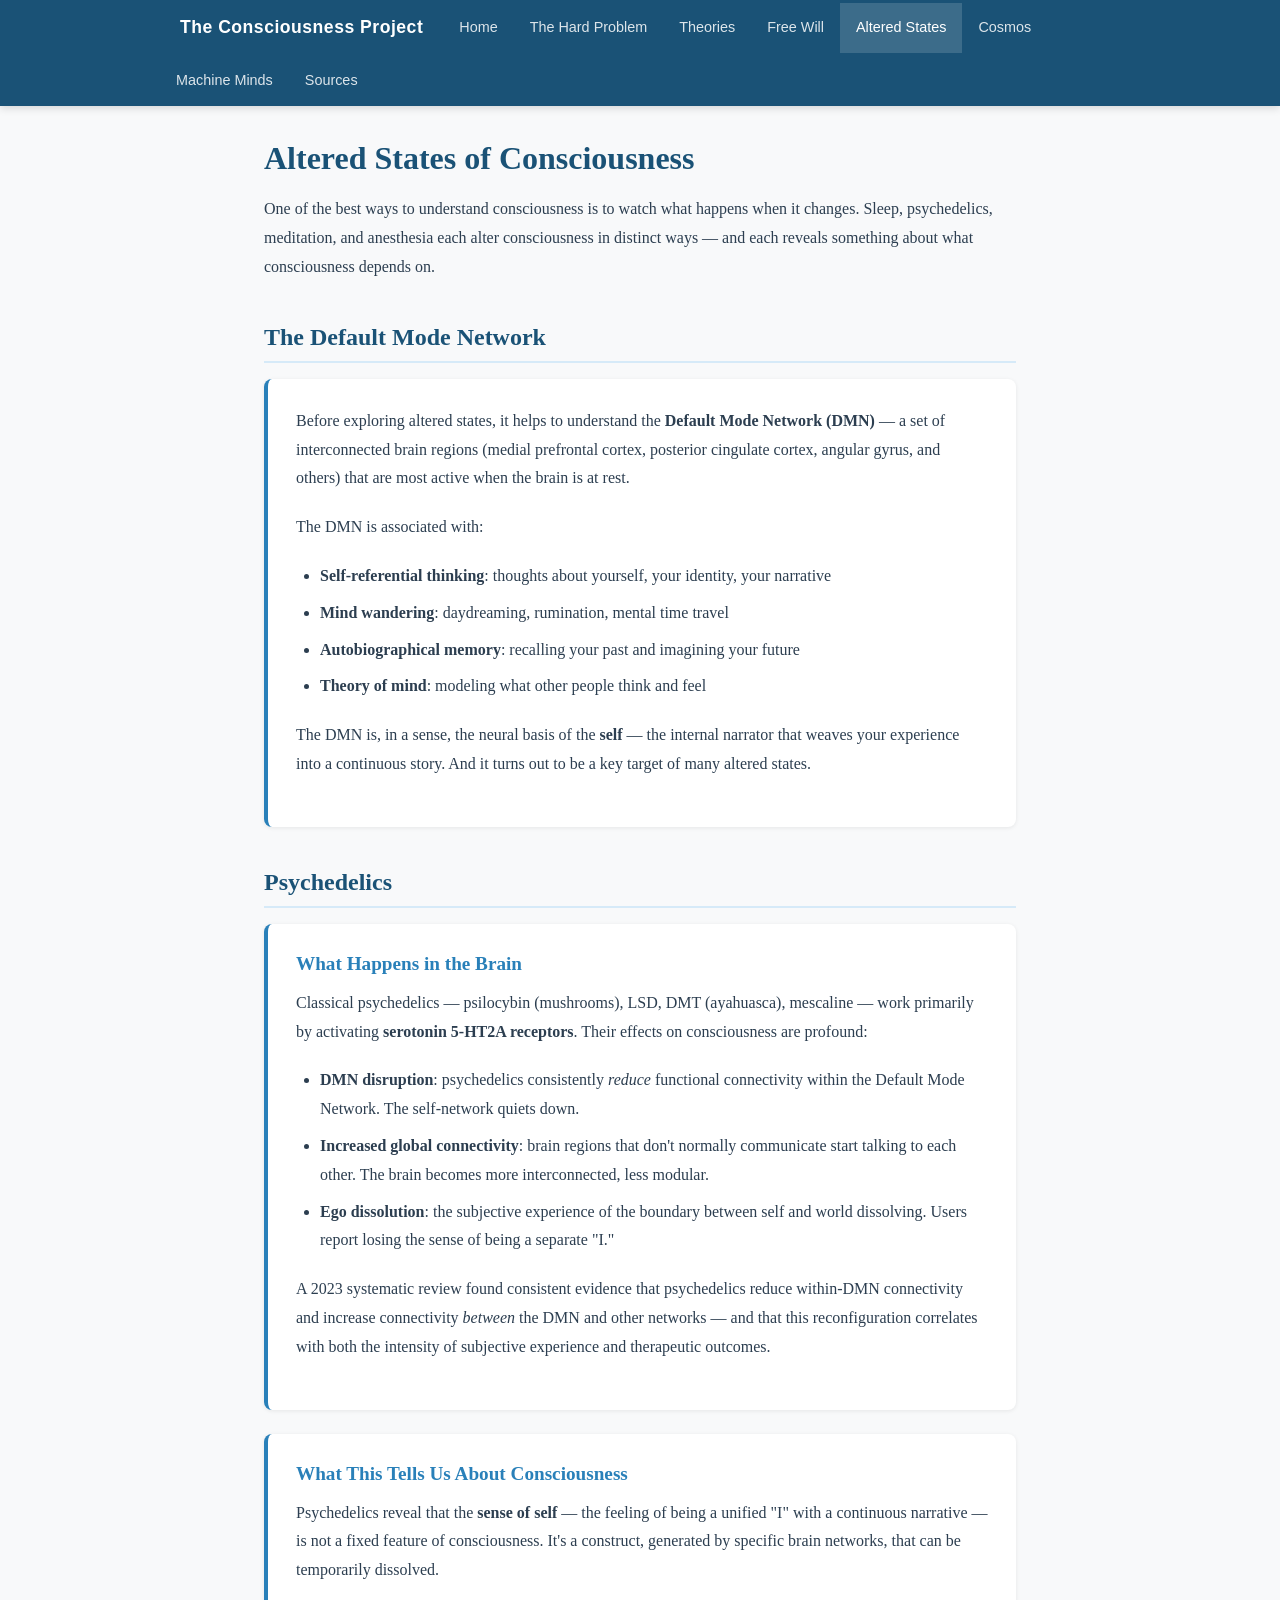
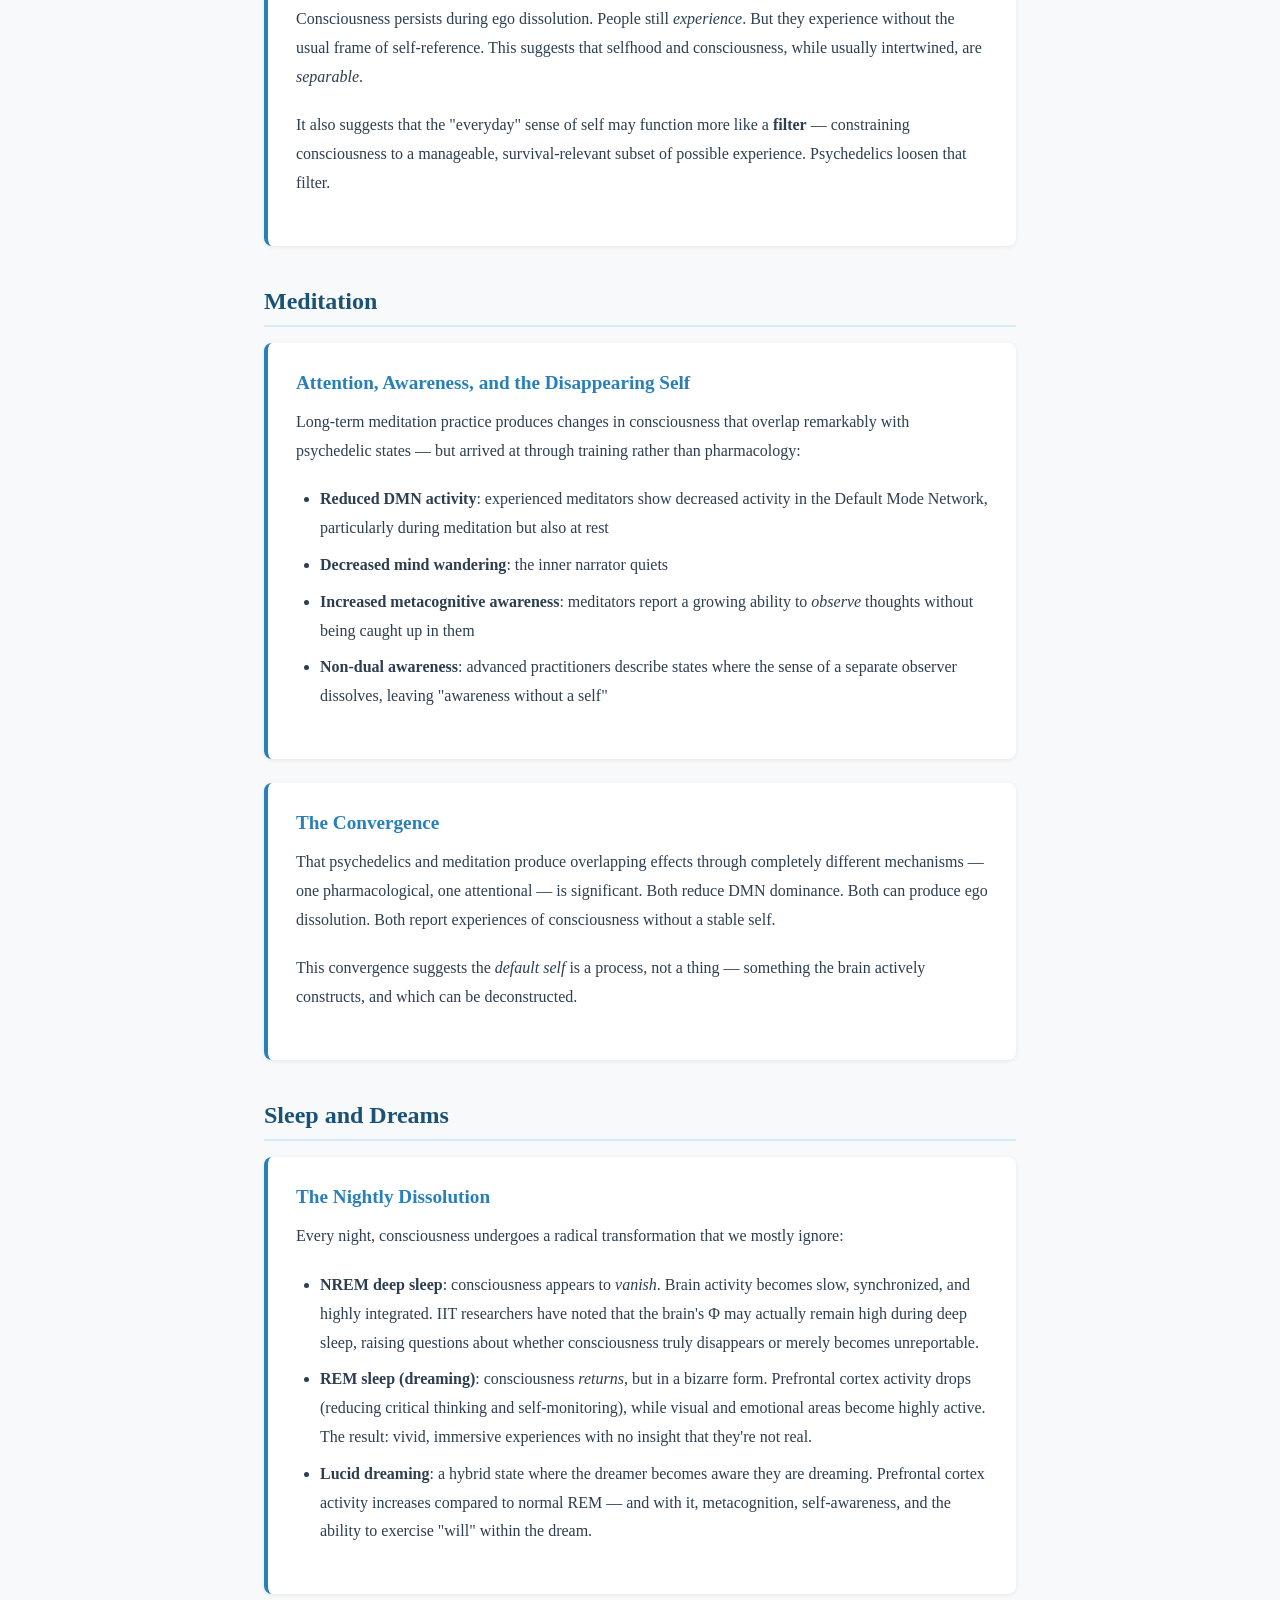
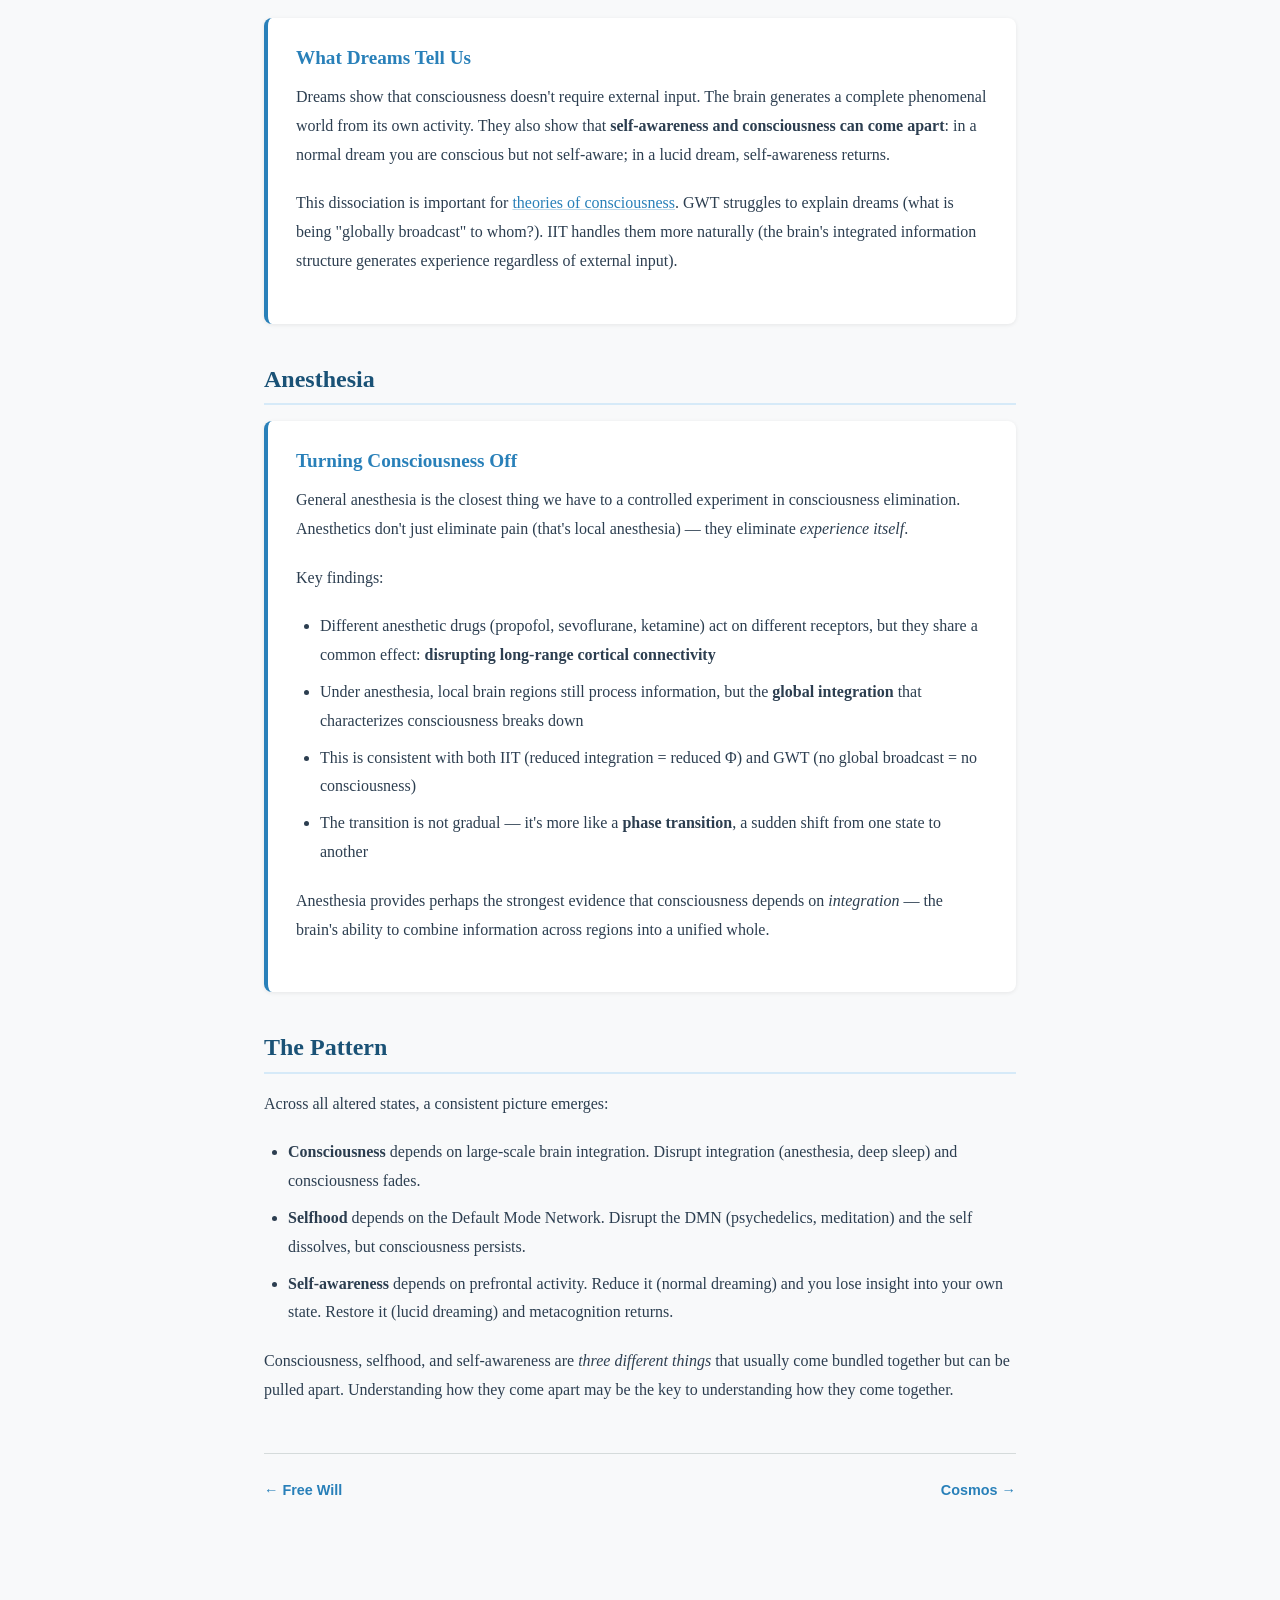
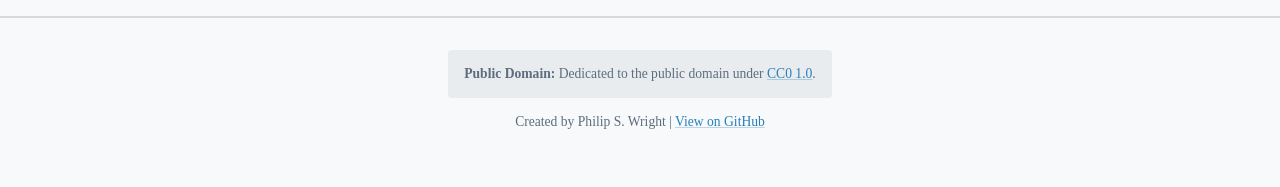
==== altered-states.html @ 4f2aa1a6 "feat: expand to full Consciousness Project website 7-page site covering the hard problem, theories (" ====
<!DOCTYPE html>
<html lang="en">
<head>
  <meta charset="UTF-8">
  <meta name="viewport" content="width=device-width, initial-scale=1.0">
  <title>Altered States | The Consciousness Project</title>
  <meta name="description" content="Psychedelics, meditation, sleep, and anesthesia — states that change consciousness and what they reveal about the mind.">
  <link rel="stylesheet" href="style.css">
</head>
<body>
  <nav>
    <div class="nav-inner">
      <a href="index.html" class="site-title">The Consciousness Project</a>
      <a href="index.html">Home</a>
      <a href="hard-problem.html">The Hard Problem</a>
      <a href="theories.html">Theories</a>
      <a href="free-will.html">Free Will</a>
      <a href="altered-states.html" class="active">Altered States</a>
      <a href="cosmos.html">Cosmos</a>
      <a href="machine-minds.html">Machine Minds</a>
      <a href="sources.html">Sources</a>
    </div>
  </nav>

  <div class="container">
    <h1>Altered States of Consciousness</h1>

    <p>One of the best ways to understand consciousness is to watch what happens when it changes. Sleep, psychedelics, meditation, and anesthesia each alter consciousness in distinct ways &mdash; and each reveals something about what consciousness depends on.</p>

    <!-- ==================== DMN ==================== -->

    <h2>The Default Mode Network</h2>

    <div class="card">
      <p>Before exploring altered states, it helps to understand the <strong>Default Mode Network (DMN)</strong> &mdash; a set of interconnected brain regions (medial prefrontal cortex, posterior cingulate cortex, angular gyrus, and others) that are most active when the brain is at rest.</p>
      <p>The DMN is associated with:</p>
      <ul>
        <li><strong>Self-referential thinking</strong>: thoughts about yourself, your identity, your narrative</li>
        <li><strong>Mind wandering</strong>: daydreaming, rumination, mental time travel</li>
        <li><strong>Autobiographical memory</strong>: recalling your past and imagining your future</li>
        <li><strong>Theory of mind</strong>: modeling what other people think and feel</li>
      </ul>
      <p>The DMN is, in a sense, the neural basis of the <strong>self</strong> &mdash; the internal narrator that weaves your experience into a continuous story. And it turns out to be a key target of many altered states.</p>
    </div>

    <!-- ==================== PSYCHEDELICS ==================== -->

    <h2>Psychedelics</h2>

    <div class="card">
      <h3>What Happens in the Brain</h3>
      <p>Classical psychedelics &mdash; psilocybin (mushrooms), LSD, DMT (ayahuasca), mescaline &mdash; work primarily by activating <strong>serotonin 5-HT2A receptors</strong>. Their effects on consciousness are profound:</p>
      <ul>
        <li><strong>DMN disruption</strong>: psychedelics consistently <em>reduce</em> functional connectivity within the Default Mode Network. The self-network quiets down.</li>
        <li><strong>Increased global connectivity</strong>: brain regions that don't normally communicate start talking to each other. The brain becomes more interconnected, less modular.</li>
        <li><strong>Ego dissolution</strong>: the subjective experience of the boundary between self and world dissolving. Users report losing the sense of being a separate "I."</li>
      </ul>
      <p>A 2023 systematic review found consistent evidence that psychedelics reduce within-DMN connectivity and increase connectivity <em>between</em> the DMN and other networks &mdash; and that this reconfiguration correlates with both the intensity of subjective experience and therapeutic outcomes.</p>
    </div>

    <div class="card">
      <h3>What This Tells Us About Consciousness</h3>
      <p>Psychedelics reveal that the <strong>sense of self</strong> &mdash; the feeling of being a unified "I" with a continuous narrative &mdash; is not a fixed feature of consciousness. It's a construct, generated by specific brain networks, that can be temporarily dissolved.</p>
      <p>Consciousness persists during ego dissolution. People still <em>experience</em>. But they experience without the usual frame of self-reference. This suggests that selfhood and consciousness, while usually intertwined, are <em>separable</em>.</p>
      <p>It also suggests that the "everyday" sense of self may function more like a <strong>filter</strong> &mdash; constraining consciousness to a manageable, survival-relevant subset of possible experience. Psychedelics loosen that filter.</p>
    </div>

    <!-- ==================== MEDITATION ==================== -->

    <h2>Meditation</h2>

    <div class="card">
      <h3>Attention, Awareness, and the Disappearing Self</h3>
      <p>Long-term meditation practice produces changes in consciousness that overlap remarkably with psychedelic states &mdash; but arrived at through training rather than pharmacology:</p>
      <ul>
        <li><strong>Reduced DMN activity</strong>: experienced meditators show decreased activity in the Default Mode Network, particularly during meditation but also at rest</li>
        <li><strong>Decreased mind wandering</strong>: the inner narrator quiets</li>
        <li><strong>Increased metacognitive awareness</strong>: meditators report a growing ability to <em>observe</em> thoughts without being caught up in them</li>
        <li><strong>Non-dual awareness</strong>: advanced practitioners describe states where the sense of a separate observer dissolves, leaving "awareness without a self"</li>
      </ul>
    </div>

    <div class="card">
      <h3>The Convergence</h3>
      <p>That psychedelics and meditation produce overlapping effects through completely different mechanisms &mdash; one pharmacological, one attentional &mdash; is significant. Both reduce DMN dominance. Both can produce ego dissolution. Both report experiences of consciousness without a stable self.</p>
      <p>This convergence suggests the <em>default self</em> is a process, not a thing &mdash; something the brain actively constructs, and which can be deconstructed.</p>
    </div>

    <!-- ==================== SLEEP ==================== -->

    <h2>Sleep and Dreams</h2>

    <div class="card">
      <h3>The Nightly Dissolution</h3>
      <p>Every night, consciousness undergoes a radical transformation that we mostly ignore:</p>
      <ul>
        <li><strong>NREM deep sleep</strong>: consciousness appears to <em>vanish</em>. Brain activity becomes slow, synchronized, and highly integrated. IIT researchers have noted that the brain's &Phi; may actually remain high during deep sleep, raising questions about whether consciousness truly disappears or merely becomes unreportable.</li>
        <li><strong>REM sleep (dreaming)</strong>: consciousness <em>returns</em>, but in a bizarre form. Prefrontal cortex activity drops (reducing critical thinking and self-monitoring), while visual and emotional areas become highly active. The result: vivid, immersive experiences with no insight that they're not real.</li>
        <li><strong>Lucid dreaming</strong>: a hybrid state where the dreamer becomes aware they are dreaming. Prefrontal cortex activity increases compared to normal REM &mdash; and with it, metacognition, self-awareness, and the ability to exercise "will" within the dream.</li>
      </ul>
    </div>

    <div class="card">
      <h3>What Dreams Tell Us</h3>
      <p>Dreams show that consciousness doesn't require external input. The brain generates a complete phenomenal world from its own activity. They also show that <strong>self-awareness and consciousness can come apart</strong>: in a normal dream you are conscious but not self-aware; in a lucid dream, self-awareness returns.</p>
      <p>This dissociation is important for <a href="theories.html">theories of consciousness</a>. GWT struggles to explain dreams (what is being "globally broadcast" to whom?). IIT handles them more naturally (the brain's integrated information structure generates experience regardless of external input).</p>
    </div>

    <!-- ==================== ANESTHESIA ==================== -->

    <h2>Anesthesia</h2>

    <div class="card">
      <h3>Turning Consciousness Off</h3>
      <p>General anesthesia is the closest thing we have to a controlled experiment in consciousness elimination. Anesthetics don't just eliminate pain (that's local anesthesia) &mdash; they eliminate <em>experience itself</em>.</p>
      <p>Key findings:</p>
      <ul>
        <li>Different anesthetic drugs (propofol, sevoflurane, ketamine) act on different receptors, but they share a common effect: <strong>disrupting long-range cortical connectivity</strong></li>
        <li>Under anesthesia, local brain regions still process information, but the <strong>global integration</strong> that characterizes consciousness breaks down</li>
        <li>This is consistent with both IIT (reduced integration = reduced &Phi;) and GWT (no global broadcast = no consciousness)</li>
        <li>The transition is not gradual &mdash; it's more like a <strong>phase transition</strong>, a sudden shift from one state to another</li>
      </ul>
      <p>Anesthesia provides perhaps the strongest evidence that consciousness depends on <em>integration</em> &mdash; the brain's ability to combine information across regions into a unified whole.</p>
    </div>

    <h2>The Pattern</h2>

    <p>Across all altered states, a consistent picture emerges:</p>
    <ul>
      <li><strong>Consciousness</strong> depends on large-scale brain integration. Disrupt integration (anesthesia, deep sleep) and consciousness fades.</li>
      <li><strong>Selfhood</strong> depends on the Default Mode Network. Disrupt the DMN (psychedelics, meditation) and the self dissolves, but consciousness persists.</li>
      <li><strong>Self-awareness</strong> depends on prefrontal activity. Reduce it (normal dreaming) and you lose insight into your own state. Restore it (lucid dreaming) and metacognition returns.</li>
    </ul>

    <p>Consciousness, selfhood, and self-awareness are <em>three different things</em> that usually come bundled together but can be pulled apart. Understanding how they come apart may be the key to understanding how they come together.</p>

    <div class="page-nav">
      <a href="free-will.html">&larr; Free Will</a>
      <a href="cosmos.html">Cosmos &rarr;</a>
    </div>
  </div>

  <footer>
    <div class="license-box">
      <strong>Public Domain:</strong> Dedicated to the public domain under <a href="https://creativecommons.org/publicdomain/zero/1.0/" target="_blank" rel="noopener">CC0 1.0</a>.
    </div>
    <p>Created by Philip S. Wright | <a href="https://github.com/pdubbbbbs/jim-twins-project">View on GitHub</a></p>
  </footer>
</body>
</html>
---- style.css ----
/* === Base Reset & Typography === */
*, *::before, *::after {
  box-sizing: border-box;
  margin: 0;
  padding: 0;
}

:root {
  --blue: #1a5276;
  --blue-light: #2980b9;
  --blue-pale: #d6eaf8;
  --bg: #f8f9fa;
  --card-bg: #ffffff;
  --text: #2c3e50;
  --text-light: #5d6d7e;
  --border: #d5dbdb;
  --accent: #e74c3c;
  --green: #27ae60;
}

html {
  scroll-behavior: smooth;
}

body {
  font-family: "Georgia", "Times New Roman", serif;
  line-height: 1.8;
  color: var(--text);
  background-color: var(--bg);
}

/* === Navigation === */
nav {
  background: var(--blue);
  padding: 0;
  position: sticky;
  top: 0;
  z-index: 100;
  box-shadow: 0 2px 8px rgba(0,0,0,0.15);
}

nav .nav-inner {
  max-width: 960px;
  margin: 0 auto;
  display: flex;
  align-items: center;
  flex-wrap: wrap;
}

nav .site-title {
  color: #fff;
  font-size: 1.1rem;
  font-weight: bold;
  padding: 0.75rem 1.25rem;
  text-decoration: none;
  font-family: -apple-system, BlinkMacSystemFont, "Segoe UI", Roboto, sans-serif;
  letter-spacing: 0.5px;
}

nav a {
  color: rgba(255,255,255,0.85);
  text-decoration: none;
  padding: 0.75rem 1rem;
  font-size: 0.9rem;
  font-family: -apple-system, BlinkMacSystemFont, "Segoe UI", Roboto, sans-serif;
  transition: background 0.2s, color 0.2s;
}

nav a:hover,
nav a.active {
  background: rgba(255,255,255,0.15);
  color: #fff;
}

/* === Layout === */
.container {
  max-width: 800px;
  margin: 0 auto;
  padding: 2rem 1.5rem 4rem;
}

/* === Hero === */
.hero {
  background: linear-gradient(135deg, var(--blue) 0%, var(--blue-light) 100%);
  color: #fff;
  padding: 4rem 1.5rem;
  text-align: center;
}

.hero h1 {
  font-size: 2.5rem;
  margin-bottom: 0.75rem;
  letter-spacing: -0.5px;
}

.hero .subtitle {
  font-size: 1.2rem;
  opacity: 0.9;
  font-style: italic;
  max-width: 600px;
  margin: 0 auto;
}

/* === Headings === */
h1, h2, h3 {
  color: var(--blue);
  line-height: 1.3;
}

h1 { font-size: 2rem; margin-bottom: 1rem; }
h2 { font-size: 1.5rem; margin: 2.5rem 0 1rem; border-bottom: 2px solid var(--blue-pale); padding-bottom: 0.5rem; }
h3 { font-size: 1.2rem; margin: 1.5rem 0 0.75rem; color: var(--blue-light); }

/* === Body Text === */
p {
  margin-bottom: 1.25rem;
}

/* === Cards === */
.card {
  background: var(--card-bg);
  border-radius: 8px;
  padding: 1.75rem;
  margin-bottom: 1.5rem;
  box-shadow: 0 1px 4px rgba(0,0,0,0.08);
  border-left: 4px solid var(--blue-light);
}

.card h3 {
  margin-top: 0;
}

.card.highlight {
  border-left-color: var(--accent);
  background: #fdf2f2;
}

.card.green {
  border-left-color: var(--green);
}

/* === Lists === */
ul, ol {
  margin: 0.75rem 0 1.25rem 1.5rem;
}

li {
  margin-bottom: 0.5rem;
}

/* === Blockquote === */
blockquote {
  border-left: 4px solid var(--blue-light);
  margin: 1.5rem 0;
  padding: 1rem 1.5rem;
  background: var(--blue-pale);
  border-radius: 0 6px 6px 0;
  font-style: italic;
}

blockquote cite {
  display: block;
  margin-top: 0.5rem;
  font-style: normal;
  font-size: 0.9rem;
  color: var(--text-light);
}

/* === Figure / Key Stats === */
.stat-grid {
  display: grid;
  grid-template-columns: repeat(auto-fit, minmax(200px, 1fr));
  gap: 1rem;
  margin: 1.5rem 0;
}

.stat-box {
  text-align: center;
  background: var(--card-bg);
  padding: 1.5rem 1rem;
  border-radius: 8px;
  box-shadow: 0 1px 4px rgba(0,0,0,0.08);
}

.stat-box .number {
  font-size: 2.2rem;
  font-weight: bold;
  color: var(--blue);
  display: block;
  font-family: -apple-system, BlinkMacSystemFont, "Segoe UI", Roboto, sans-serif;
}

.stat-box .label {
  font-size: 0.85rem;
  color: var(--text-light);
  margin-top: 0.25rem;
}

/* === Timeline === */
.timeline {
  position: relative;
  padding-left: 2rem;
  margin: 1.5rem 0;
}

.timeline::before {
  content: '';
  position: absolute;
  left: 0;
  top: 0;
  bottom: 0;
  width: 3px;
  background: var(--blue-light);
  border-radius: 3px;
}

.timeline-item {
  position: relative;
  margin-bottom: 1.5rem;
  padding-left: 1rem;
}

.timeline-item::before {
  content: '';
  position: absolute;
  left: -2.35rem;
  top: 0.5rem;
  width: 12px;
  height: 12px;
  background: var(--blue-light);
  border: 2px solid #fff;
  border-radius: 50%;
}

.timeline-item .year {
  font-weight: bold;
  color: var(--blue);
  font-family: -apple-system, BlinkMacSystemFont, "Segoe UI", Roboto, sans-serif;
  font-size: 0.9rem;
}

/* === Sources / References === */
.sources {
  background: #f0f0f0;
  padding: 1.5rem;
  border-radius: 8px;
  margin-top: 2rem;
  font-size: 0.9rem;
}

.sources h3 {
  margin-top: 0;
  font-size: 1rem;
}

.sources ol {
  margin-left: 1.25rem;
}

.sources li {
  margin-bottom: 0.4rem;
}

/* === Footer === */
footer {
  margin-top: 3rem;
  padding: 2rem 1.5rem;
  border-top: 2px solid var(--border);
  font-size: 0.85rem;
  color: var(--text-light);
  text-align: center;
}

footer a {
  color: var(--blue-light);
}

.license-box {
  background: #e9ecef;
  padding: 0.75rem 1rem;
  border-radius: 4px;
  display: inline-block;
  margin-bottom: 0.75rem;
}

/* === Links === */
a {
  color: var(--blue-light);
  text-decoration: underline;
  text-decoration-color: rgba(41,128,185,0.3);
  transition: text-decoration-color 0.2s;
}

a:hover {
  text-decoration-color: var(--blue-light);
}

/* === Page Nav (prev/next) === */
.page-nav {
  display: flex;
  justify-content: space-between;
  margin-top: 3rem;
  padding-top: 1.5rem;
  border-top: 1px solid var(--border);
  font-family: -apple-system, BlinkMacSystemFont, "Segoe UI", Roboto, sans-serif;
  font-size: 0.9rem;
}

.page-nav a {
  text-decoration: none;
  color: var(--blue-light);
  font-weight: 600;
}

.page-nav a:hover {
  text-decoration: underline;
}

/* === Responsive === */
@media (max-width: 600px) {
  .hero h1 { font-size: 1.75rem; }
  .hero .subtitle { font-size: 1rem; }
  .stat-grid { grid-template-columns: 1fr; }
  nav .nav-inner { flex-direction: column; align-items: flex-start; }
  nav a { padding: 0.5rem 1.25rem; }
}
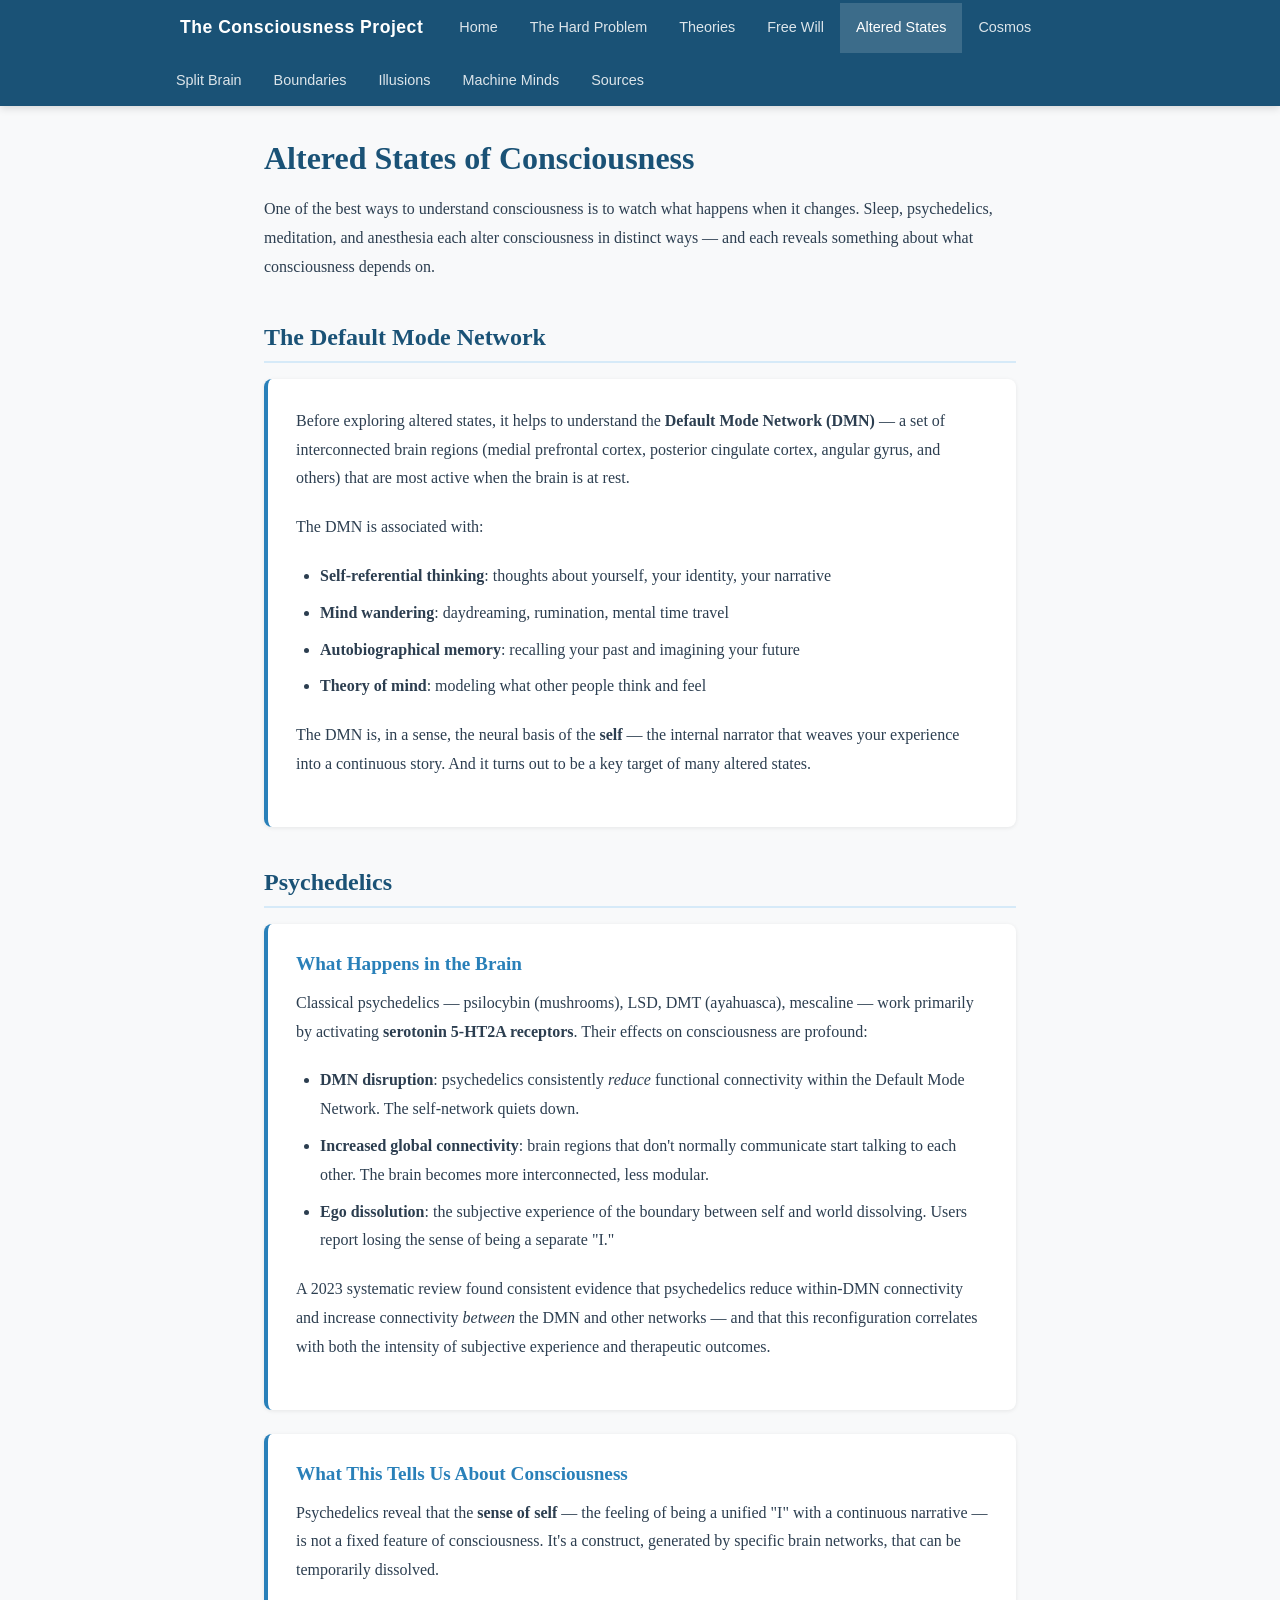
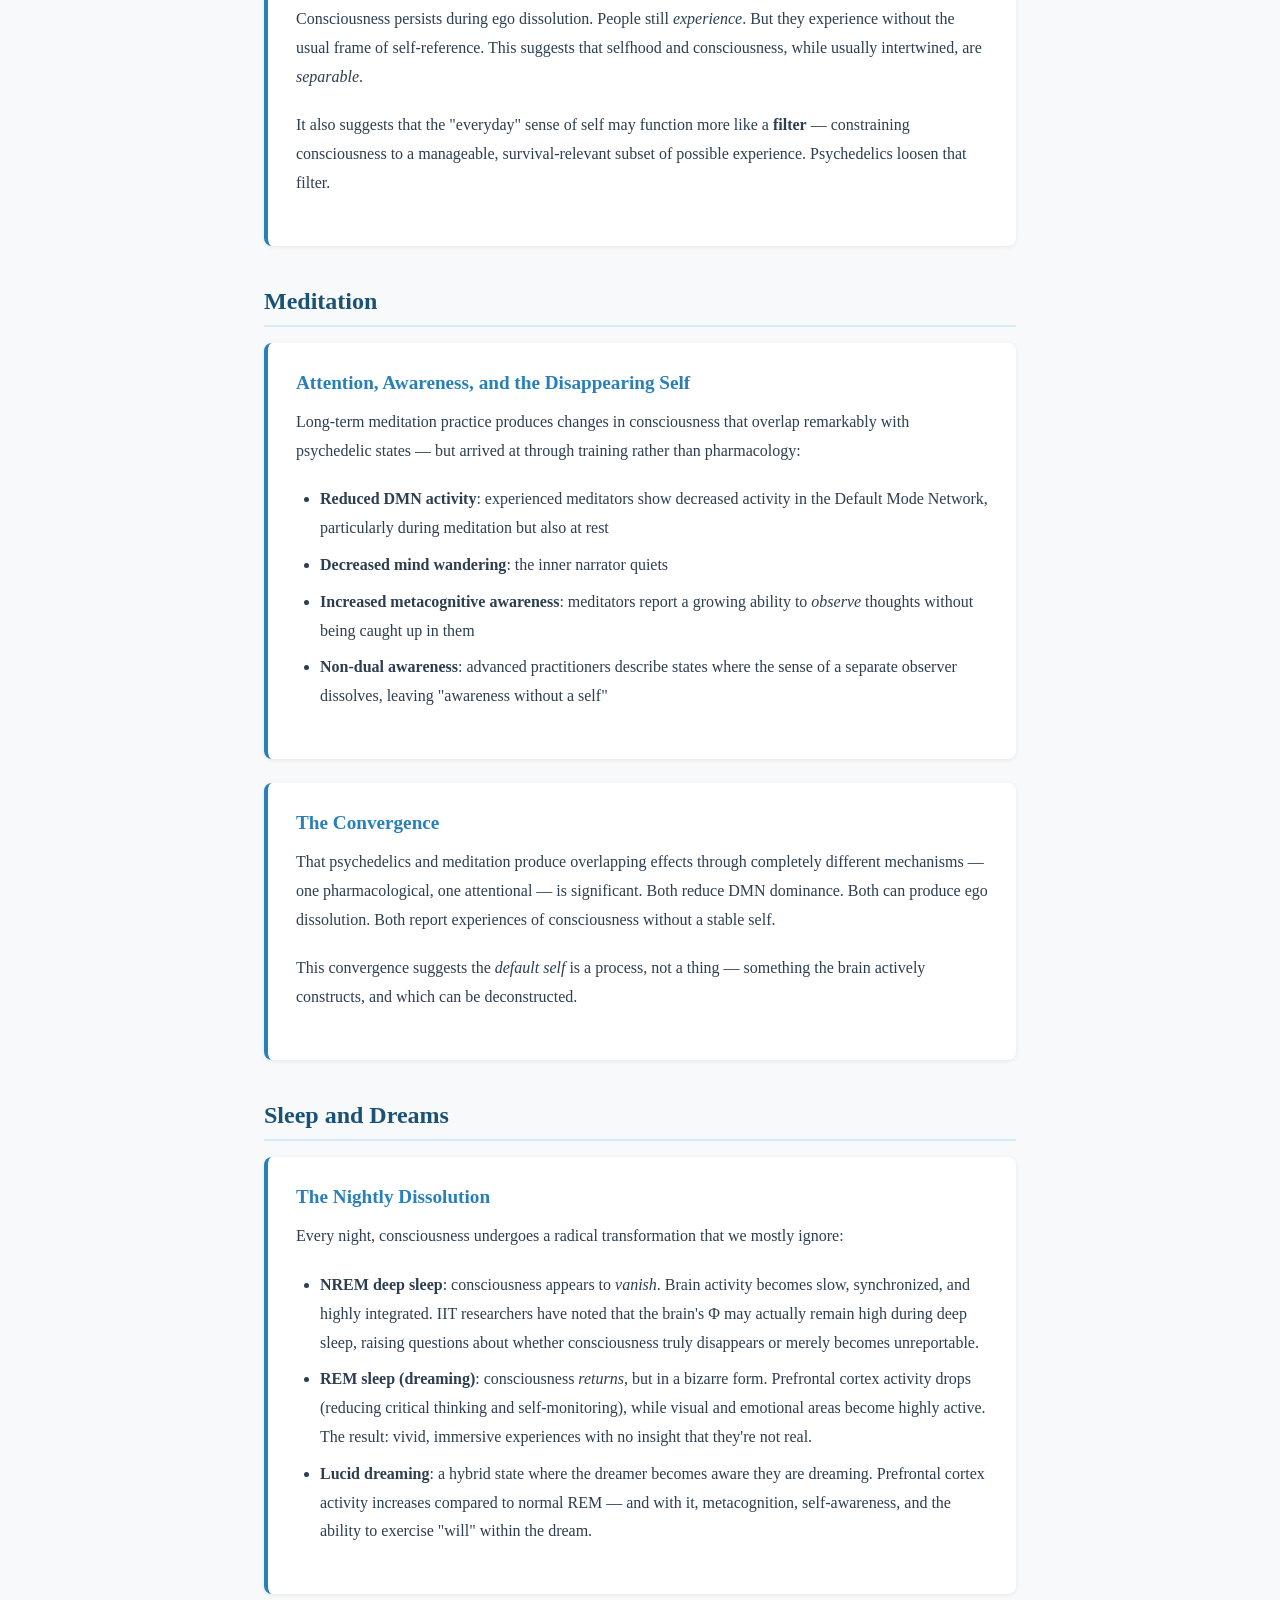
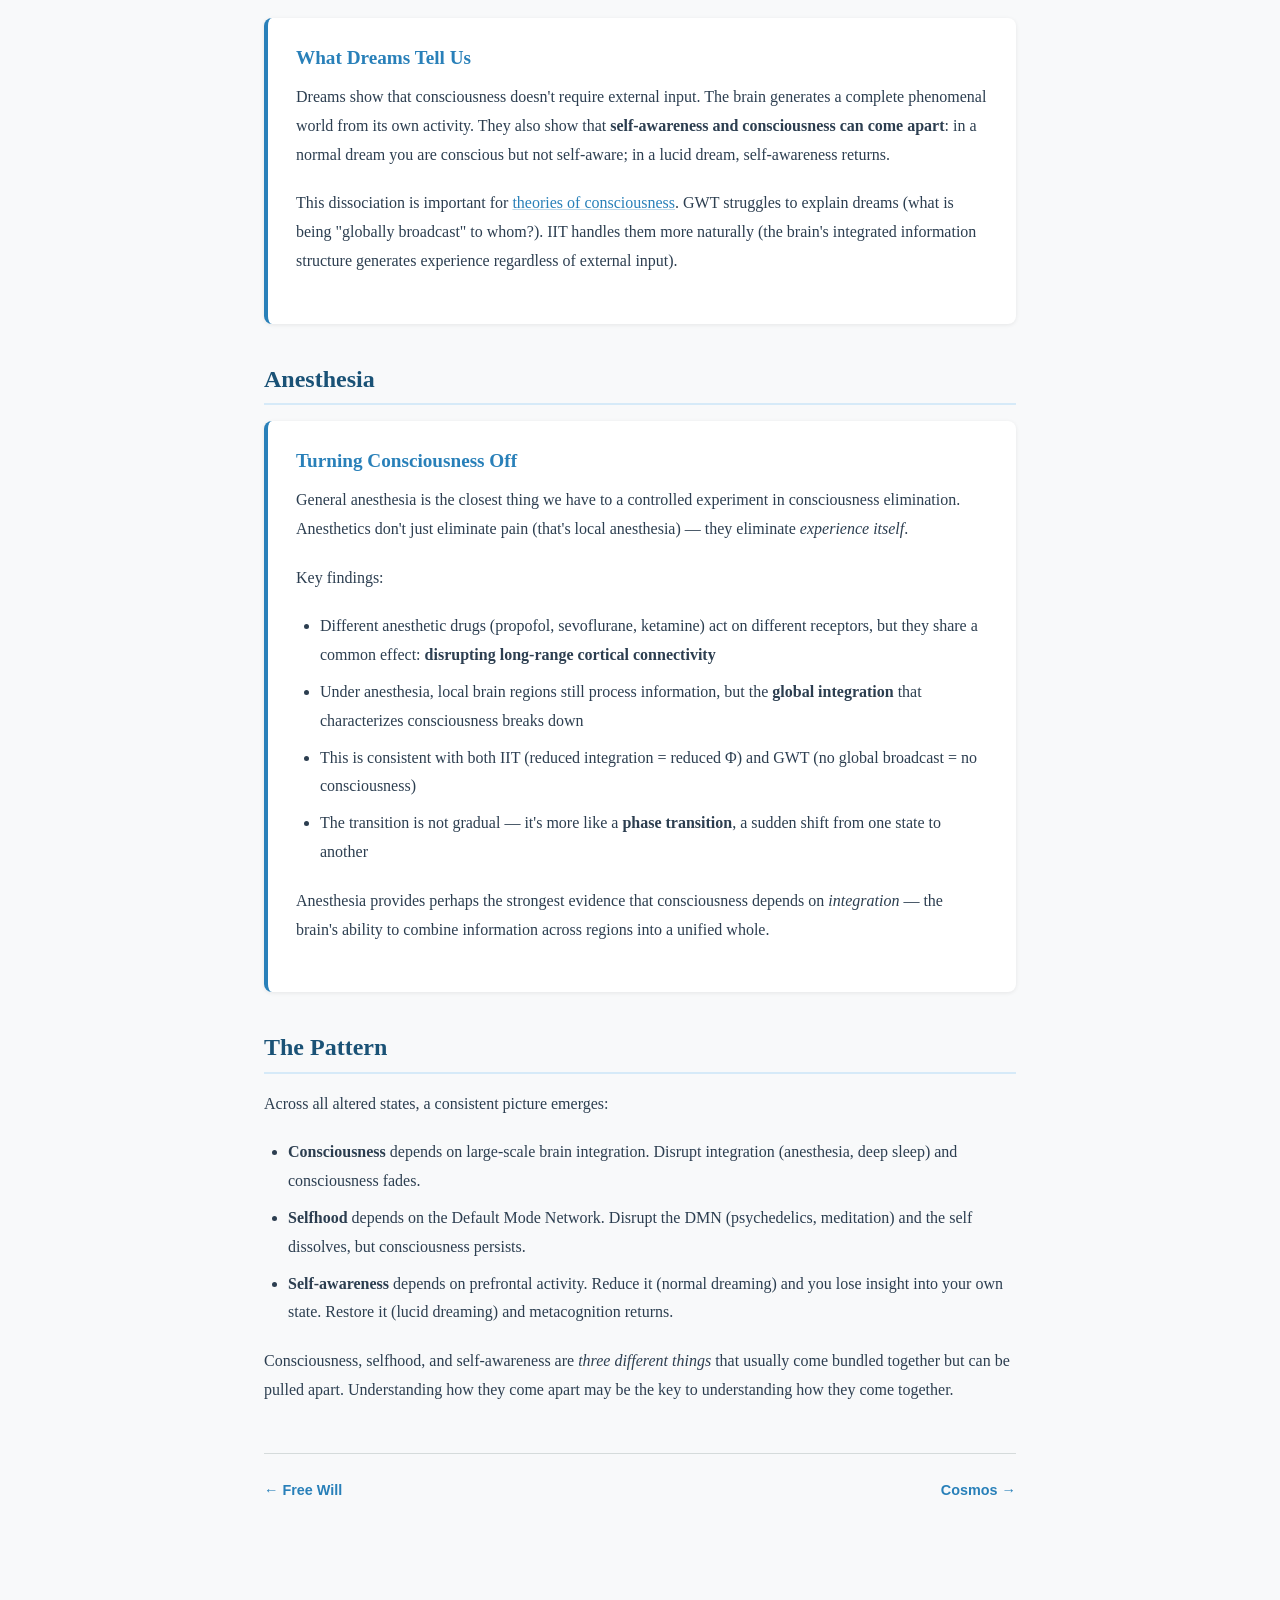
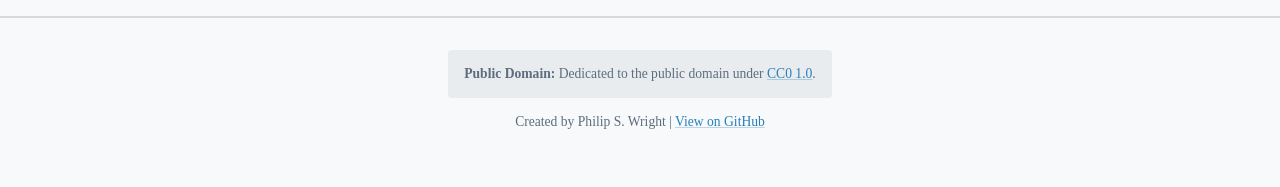
==== commit 2018480d: "feat: major expansion — 4 new pages, interactive experiment, expanded content New pages: - split-bra" ====
--- a/altered-states.html
+++ b/altered-states.html
@@ -17,6 +17,9 @@
       <a href="free-will.html">Free Will</a>
       <a href="altered-states.html" class="active">Altered States</a>
       <a href="cosmos.html">Cosmos</a>
+      <a href="split-brain.html">Split Brain</a>
+      <a href="boundaries.html">Boundaries</a>
+      <a href="illusions.html">Illusions</a>
       <a href="machine-minds.html">Machine Minds</a>
       <a href="sources.html">Sources</a>
     </div>
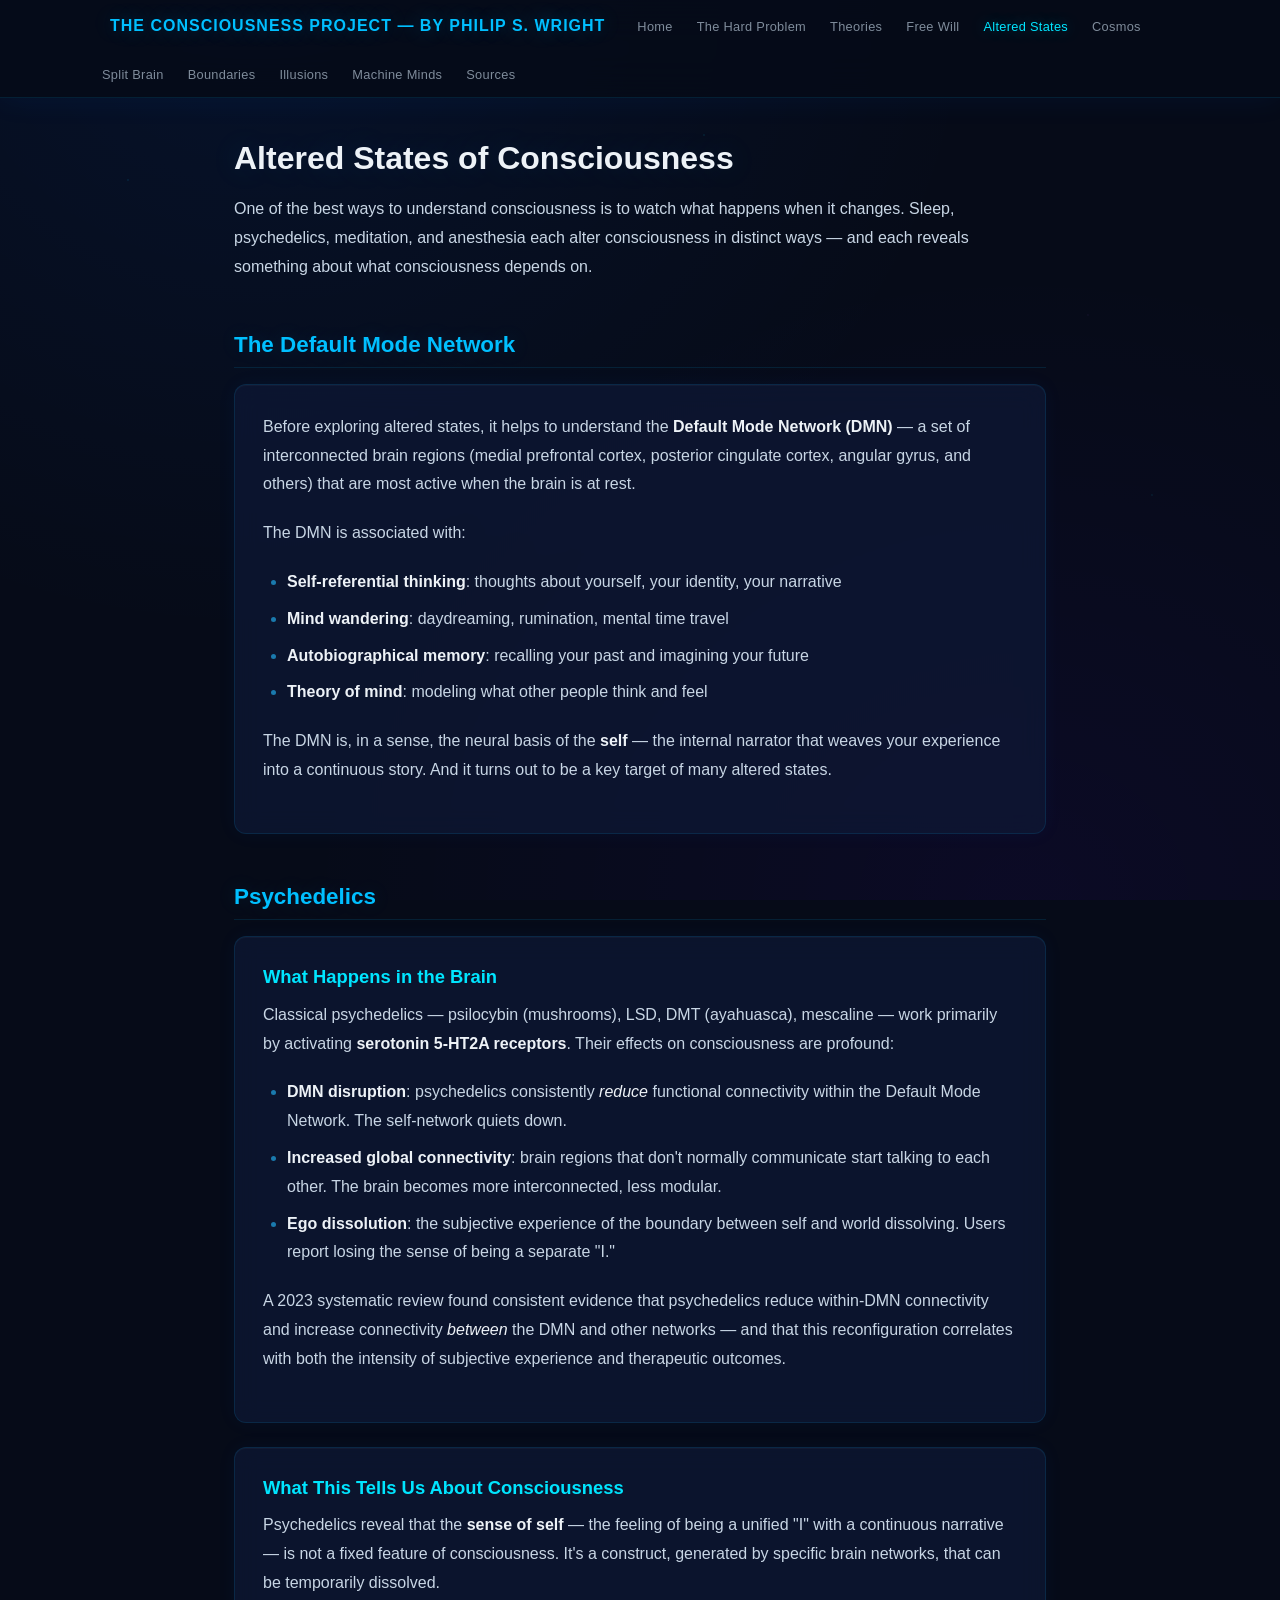
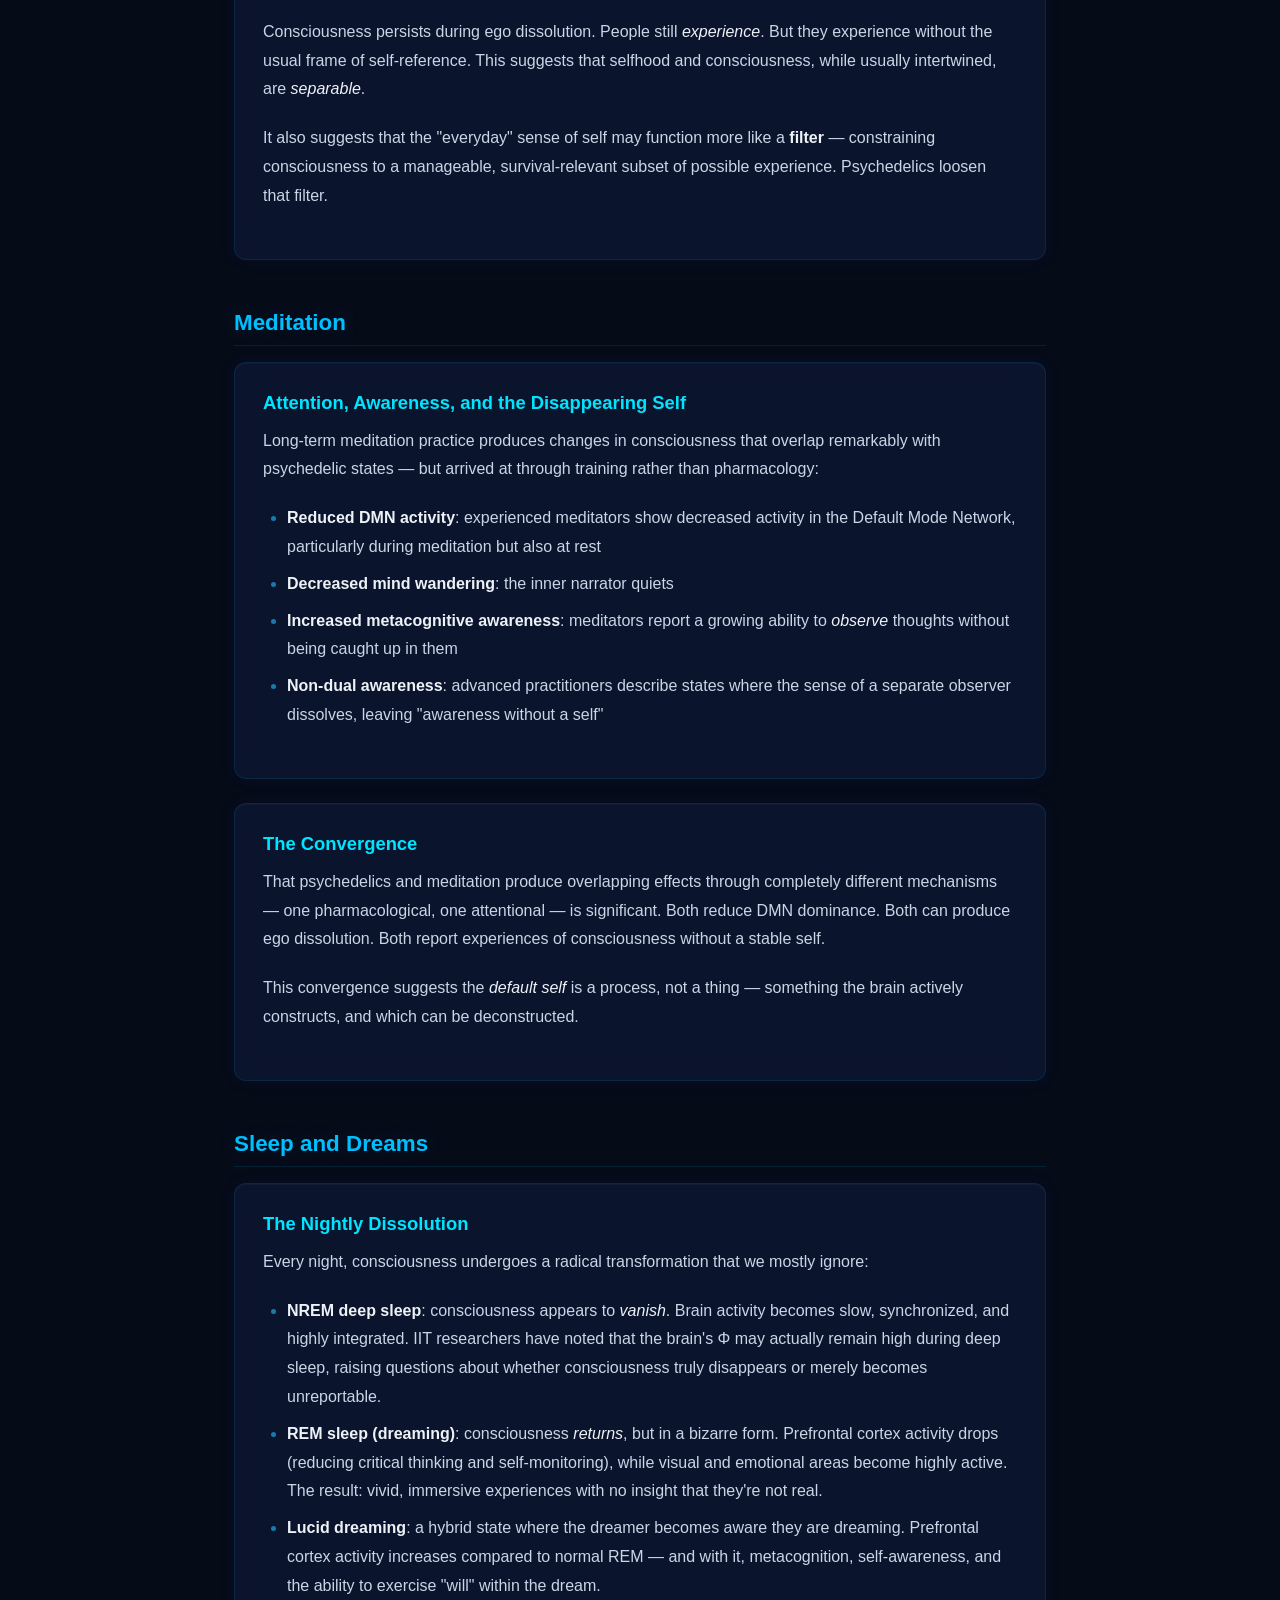
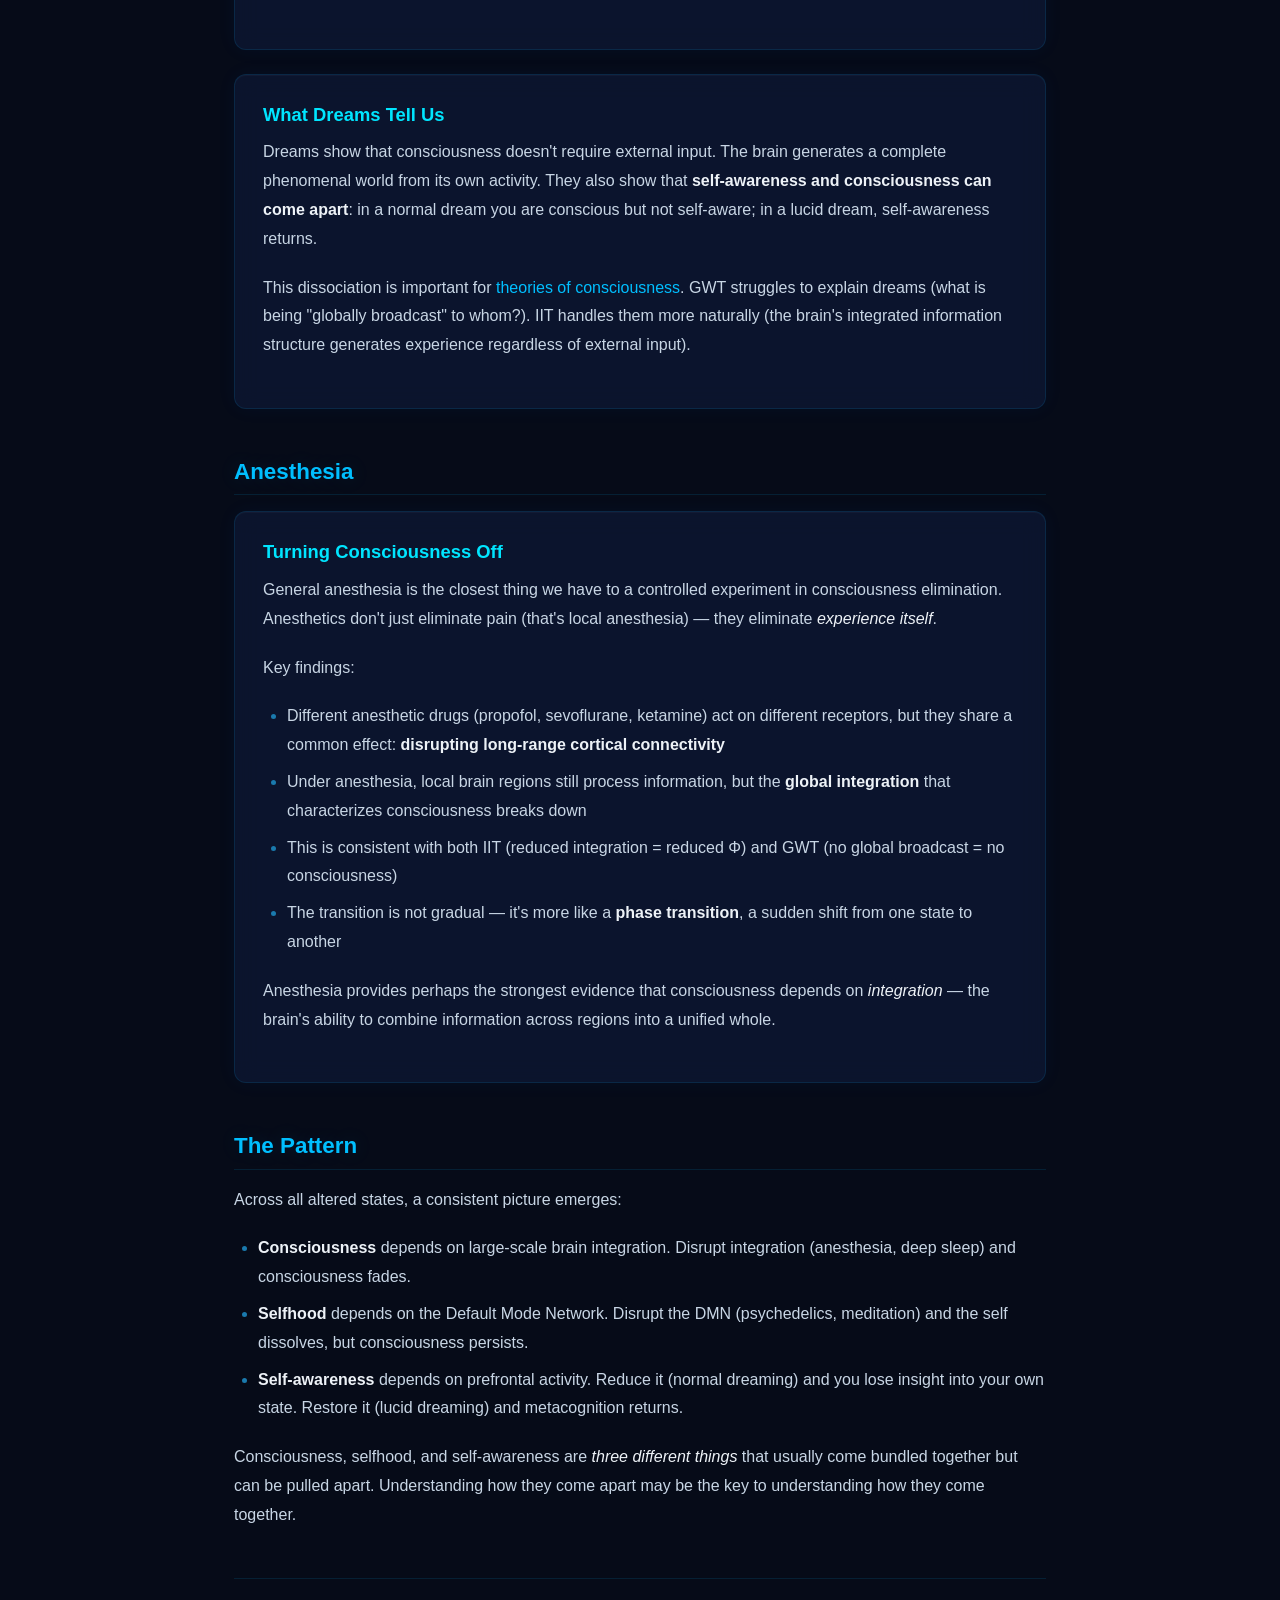
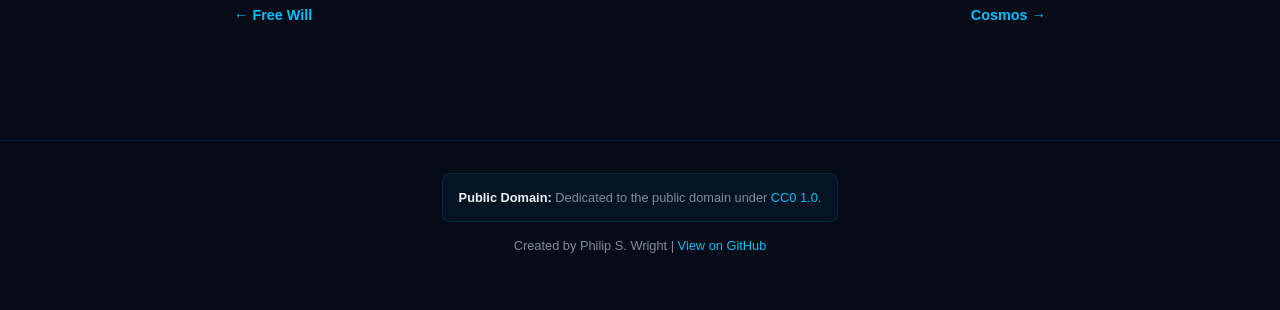
==== commit 966f148d: "feat: add Philip S. Wright attribution + dark futuristic theme Site-title updated across all 12 page" ====
--- a/altered-states.html
+++ b/altered-states.html
@@ -10,7 +10,7 @@
 <body>
   <nav>
     <div class="nav-inner">
-      <a href="index.html" class="site-title">The Consciousness Project</a>
+      <a href="index.html" class="site-title">The Consciousness Project &mdash; by Philip S. Wright</a>
       <a href="index.html">Home</a>
       <a href="hard-problem.html">The Hard Problem</a>
       <a href="theories.html">Theories</a>
--- a/style.css
+++ b/style.css
@@ -6,16 +6,27 @@
 }
 
 :root {
-  --blue: #1a5276;
-  --blue-light: #2980b9;
-  --blue-pale: #d6eaf8;
-  --bg: #f8f9fa;
-  --card-bg: #ffffff;
-  --text: #2c3e50;
-  --text-light: #5d6d7e;
-  --border: #d5dbdb;
-  --accent: #e74c3c;
-  --green: #27ae60;
+  --bg-deep: #060b18;
+  --bg: #0a1128;
+  --bg-card: rgba(15, 25, 55, 0.7);
+  --bg-card-highlight: rgba(40, 20, 30, 0.6);
+  --bg-card-green: rgba(15, 40, 30, 0.6);
+  --blue: #00bfff;
+  --blue-dim: #1a7aad;
+  --blue-glow: rgba(0, 191, 255, 0.15);
+  --blue-glow-strong: rgba(0, 191, 255, 0.3);
+  --cyan: #00e5ff;
+  --purple: #a855f7;
+  --accent: #ff4466;
+  --accent-glow: rgba(255, 68, 102, 0.15);
+  --green: #22d3ee;
+  --green-glow: rgba(34, 211, 238, 0.15);
+  --text: #c8d6e5;
+  --text-bright: #edf2f7;
+  --text-dim: #7f8c9b;
+  --border: rgba(0, 191, 255, 0.12);
+  --border-glow: rgba(0, 191, 255, 0.25);
+  --glass: rgba(255, 255, 255, 0.03);
 }
 
 html {
@@ -23,24 +34,32 @@
 }
 
 body {
-  font-family: "Georgia", "Times New Roman", serif;
+  font-family: -apple-system, BlinkMacSystemFont, "Segoe UI", Roboto, "Helvetica Neue", sans-serif;
   line-height: 1.8;
   color: var(--text);
-  background-color: var(--bg);
+  background-color: var(--bg-deep);
+  background-image:
+    radial-gradient(ellipse at 20% 0%, rgba(0, 100, 255, 0.08) 0%, transparent 50%),
+    radial-gradient(ellipse at 80% 100%, rgba(100, 0, 255, 0.06) 0%, transparent 50%);
+  background-attachment: fixed;
+  min-height: 100vh;
 }
 
 /* === Navigation === */
 nav {
-  background: var(--blue);
+  background: rgba(6, 11, 24, 0.85);
+  backdrop-filter: blur(20px);
+  -webkit-backdrop-filter: blur(20px);
   padding: 0;
   position: sticky;
   top: 0;
   z-index: 100;
-  box-shadow: 0 2px 8px rgba(0,0,0,0.15);
+  border-bottom: 1px solid var(--border);
+  box-shadow: 0 0 30px rgba(0, 100, 255, 0.08);
 }
 
 nav .nav-inner {
-  max-width: 960px;
+  max-width: 1100px;
   margin: 0 auto;
   display: flex;
   align-items: center;
@@ -48,82 +67,148 @@
 }
 
 nav .site-title {
-  color: #fff;
-  font-size: 1.1rem;
-  font-weight: bold;
+  color: var(--blue);
+  font-size: 1rem;
+  font-weight: 700;
   padding: 0.75rem 1.25rem;
   text-decoration: none;
-  font-family: -apple-system, BlinkMacSystemFont, "Segoe UI", Roboto, sans-serif;
-  letter-spacing: 0.5px;
+  letter-spacing: 1px;
+  text-transform: uppercase;
+  text-shadow: 0 0 20px var(--blue-glow-strong);
 }
 
 nav a {
-  color: rgba(255,255,255,0.85);
+  color: var(--text-dim);
   text-decoration: none;
-  padding: 0.75rem 1rem;
-  font-size: 0.9rem;
-  font-family: -apple-system, BlinkMacSystemFont, "Segoe UI", Roboto, sans-serif;
-  transition: background 0.2s, color 0.2s;
-}
-
-nav a:hover,
+  padding: 0.65rem 0.75rem;
+  font-size: 0.8rem;
+  font-weight: 500;
+  letter-spacing: 0.3px;
+  transition: color 0.3s, text-shadow 0.3s;
+}
+
+nav a:hover {
+  color: var(--blue);
+  text-shadow: 0 0 12px var(--blue-glow-strong);
+}
+
 nav a.active {
-  background: rgba(255,255,255,0.15);
-  color: #fff;
+  color: var(--cyan);
+  text-shadow: 0 0 15px rgba(0, 229, 255, 0.4);
 }
 
 /* === Layout === */
 .container {
-  max-width: 800px;
+  max-width: 860px;
   margin: 0 auto;
-  padding: 2rem 1.5rem 4rem;
+  padding: 2.5rem 1.5rem 4rem;
 }
 
 /* === Hero === */
 .hero {
-  background: linear-gradient(135deg, var(--blue) 0%, var(--blue-light) 100%);
+  background: linear-gradient(135deg, var(--bg-deep) 0%, #0d1f4a 50%, #0a1128 100%);
   color: #fff;
-  padding: 4rem 1.5rem;
+  padding: 5rem 1.5rem;
   text-align: center;
+  position: relative;
+  overflow: hidden;
+}
+
+.hero::before {
+  content: '';
+  position: absolute;
+  top: -50%;
+  left: -50%;
+  width: 200%;
+  height: 200%;
+  background: radial-gradient(circle at 30% 40%, rgba(0, 191, 255, 0.1) 0%, transparent 40%),
+              radial-gradient(circle at 70% 60%, rgba(168, 85, 247, 0.08) 0%, transparent 40%);
+  animation: heroGlow 8s ease-in-out infinite alternate;
+}
+
+@keyframes heroGlow {
+  0% { transform: translate(0, 0) scale(1); }
+  100% { transform: translate(-2%, 2%) scale(1.05); }
 }
 
 .hero h1 {
-  font-size: 2.5rem;
+  font-size: 2.8rem;
   margin-bottom: 0.75rem;
   letter-spacing: -0.5px;
+  color: #fff;
+  text-shadow: 0 0 40px rgba(0, 191, 255, 0.3);
+  position: relative;
+  z-index: 1;
 }
 
 .hero .subtitle {
-  font-size: 1.2rem;
-  opacity: 0.9;
+  font-size: 1.15rem;
+  opacity: 0.8;
   font-style: italic;
   max-width: 600px;
   margin: 0 auto;
+  position: relative;
+  z-index: 1;
+  color: var(--text);
 }
 
 /* === Headings === */
 h1, h2, h3 {
-  color: var(--blue);
+  color: var(--text-bright);
   line-height: 1.3;
 }
 
-h1 { font-size: 2rem; margin-bottom: 1rem; }
-h2 { font-size: 1.5rem; margin: 2.5rem 0 1rem; border-bottom: 2px solid var(--blue-pale); padding-bottom: 0.5rem; }
-h3 { font-size: 1.2rem; margin: 1.5rem 0 0.75rem; color: var(--blue-light); }
+h1 {
+  font-size: 2rem;
+  margin-bottom: 1rem;
+  text-shadow: 0 0 30px var(--blue-glow);
+}
+
+h2 {
+  font-size: 1.4rem;
+  margin: 3rem 0 1rem;
+  padding-bottom: 0.5rem;
+  border-bottom: 1px solid var(--border);
+  color: var(--blue);
+  text-shadow: 0 0 20px var(--blue-glow);
+}
+
+h3 {
+  font-size: 1.15rem;
+  margin: 1.5rem 0 0.75rem;
+  color: var(--cyan);
+}
 
 /* === Body Text === */
 p {
   margin-bottom: 1.25rem;
 }
 
-/* === Cards === */
+strong {
+  color: var(--text-bright);
+}
+
+em {
+  color: var(--text-bright);
+}
+
+/* === Cards (Glassmorphism) === */
 .card {
-  background: var(--card-bg);
-  border-radius: 8px;
+  background: var(--bg-card);
+  backdrop-filter: blur(12px);
+  -webkit-backdrop-filter: blur(12px);
+  border-radius: 12px;
   padding: 1.75rem;
   margin-bottom: 1.5rem;
-  box-shadow: 0 1px 4px rgba(0,0,0,0.08);
-  border-left: 4px solid var(--blue-light);
+  border: 1px solid var(--border);
+  box-shadow: 0 0 20px rgba(0, 100, 255, 0.05), inset 0 1px 0 var(--glass);
+  transition: border-color 0.3s, box-shadow 0.3s, transform 0.3s;
+}
+
+.card:hover {
+  border-color: var(--border-glow);
+  box-shadow: 0 0 35px rgba(0, 191, 255, 0.1), inset 0 1px 0 var(--glass);
+  transform: translateY(-2px);
 }
 
 .card h3 {
@@ -131,12 +216,25 @@
 }
 
 .card.highlight {
-  border-left-color: var(--accent);
-  background: #fdf2f2;
+  border-color: rgba(255, 68, 102, 0.2);
+  background: var(--bg-card-highlight);
+  box-shadow: 0 0 20px var(--accent-glow), inset 0 1px 0 var(--glass);
+}
+
+.card.highlight:hover {
+  border-color: rgba(255, 68, 102, 0.35);
+  box-shadow: 0 0 35px rgba(255, 68, 102, 0.15), inset 0 1px 0 var(--glass);
 }
 
 .card.green {
-  border-left-color: var(--green);
+  border-color: rgba(34, 211, 238, 0.2);
+  background: var(--bg-card-green);
+  box-shadow: 0 0 20px var(--green-glow), inset 0 1px 0 var(--glass);
+}
+
+.card.green:hover {
+  border-color: rgba(34, 211, 238, 0.35);
+  box-shadow: 0 0 35px rgba(34, 211, 238, 0.15), inset 0 1px 0 var(--glass);
 }
 
 /* === Lists === */
@@ -148,51 +246,65 @@
   margin-bottom: 0.5rem;
 }
 
+li::marker {
+  color: var(--blue-dim);
+}
+
 /* === Blockquote === */
 blockquote {
-  border-left: 4px solid var(--blue-light);
+  border-left: 3px solid var(--blue);
   margin: 1.5rem 0;
   padding: 1rem 1.5rem;
-  background: var(--blue-pale);
-  border-radius: 0 6px 6px 0;
+  background: rgba(0, 191, 255, 0.05);
+  border-radius: 0 8px 8px 0;
   font-style: italic;
+  color: var(--text-bright);
+  box-shadow: -3px 0 20px var(--blue-glow);
 }
 
 blockquote cite {
   display: block;
   margin-top: 0.5rem;
   font-style: normal;
-  font-size: 0.9rem;
-  color: var(--text-light);
+  font-size: 0.85rem;
+  color: var(--text-dim);
 }
 
 /* === Figure / Key Stats === */
 .stat-grid {
   display: grid;
-  grid-template-columns: repeat(auto-fit, minmax(200px, 1fr));
+  grid-template-columns: repeat(auto-fit, minmax(180px, 1fr));
   gap: 1rem;
   margin: 1.5rem 0;
 }
 
 .stat-box {
   text-align: center;
-  background: var(--card-bg);
+  background: var(--bg-card);
+  backdrop-filter: blur(12px);
   padding: 1.5rem 1rem;
-  border-radius: 8px;
-  box-shadow: 0 1px 4px rgba(0,0,0,0.08);
+  border-radius: 12px;
+  border: 1px solid var(--border);
+  box-shadow: 0 0 15px rgba(0, 100, 255, 0.05);
+  transition: border-color 0.3s, box-shadow 0.3s;
+}
+
+.stat-box:hover {
+  border-color: var(--border-glow);
+  box-shadow: 0 0 25px var(--blue-glow);
 }
 
 .stat-box .number {
   font-size: 2.2rem;
-  font-weight: bold;
+  font-weight: 700;
   color: var(--blue);
   display: block;
-  font-family: -apple-system, BlinkMacSystemFont, "Segoe UI", Roboto, sans-serif;
+  text-shadow: 0 0 20px var(--blue-glow-strong);
 }
 
 .stat-box .label {
-  font-size: 0.85rem;
-  color: var(--text-light);
+  font-size: 0.8rem;
+  color: var(--text-dim);
   margin-top: 0.25rem;
 }
 
@@ -209,9 +321,10 @@
   left: 0;
   top: 0;
   bottom: 0;
-  width: 3px;
-  background: var(--blue-light);
+  width: 2px;
+  background: linear-gradient(to bottom, var(--blue), var(--purple));
   border-radius: 3px;
+  box-shadow: 0 0 10px var(--blue-glow);
 }
 
 .timeline-item {
@@ -227,30 +340,46 @@
   top: 0.5rem;
   width: 12px;
   height: 12px;
-  background: var(--blue-light);
-  border: 2px solid #fff;
+  background: var(--blue);
+  border: 2px solid var(--bg);
   border-radius: 50%;
+  box-shadow: 0 0 10px var(--blue-glow-strong);
 }
 
 .timeline-item .year {
-  font-weight: bold;
-  color: var(--blue);
-  font-family: -apple-system, BlinkMacSystemFont, "Segoe UI", Roboto, sans-serif;
+  font-weight: 700;
+  color: var(--blue);
   font-size: 0.9rem;
+  text-shadow: 0 0 10px var(--blue-glow);
+}
+
+/* === Tables === */
+table {
+  color: var(--text);
+}
+
+th {
+  color: var(--text-bright);
+}
+
+td {
+  border-color: rgba(255,255,255,0.05);
 }
 
 /* === Sources / References === */
 .sources {
-  background: #f0f0f0;
+  background: rgba(15, 25, 55, 0.5);
+  border: 1px solid var(--border);
   padding: 1.5rem;
-  border-radius: 8px;
+  border-radius: 10px;
   margin-top: 2rem;
-  font-size: 0.9rem;
+  font-size: 0.85rem;
 }
 
 .sources h3 {
   margin-top: 0;
-  font-size: 1rem;
+  font-size: 0.95rem;
+  color: var(--cyan);
 }
 
 .sources ol {
@@ -259,40 +388,42 @@
 
 .sources li {
   margin-bottom: 0.4rem;
+  color: var(--text-dim);
 }
 
 /* === Footer === */
 footer {
   margin-top: 3rem;
   padding: 2rem 1.5rem;
-  border-top: 2px solid var(--border);
-  font-size: 0.85rem;
-  color: var(--text-light);
+  border-top: 1px solid var(--border);
+  font-size: 0.8rem;
+  color: var(--text-dim);
   text-align: center;
 }
 
 footer a {
-  color: var(--blue-light);
+  color: var(--blue);
 }
 
 .license-box {
-  background: #e9ecef;
+  background: rgba(0, 191, 255, 0.05);
+  border: 1px solid var(--border);
   padding: 0.75rem 1rem;
-  border-radius: 4px;
+  border-radius: 8px;
   display: inline-block;
   margin-bottom: 0.75rem;
 }
 
 /* === Links === */
 a {
-  color: var(--blue-light);
-  text-decoration: underline;
-  text-decoration-color: rgba(41,128,185,0.3);
-  transition: text-decoration-color 0.2s;
+  color: var(--blue);
+  text-decoration: none;
+  transition: color 0.2s, text-shadow 0.2s;
 }
 
 a:hover {
-  text-decoration-color: var(--blue-light);
+  color: var(--cyan);
+  text-shadow: 0 0 10px var(--blue-glow);
 }
 
 /* === Page Nav (prev/next) === */
@@ -302,25 +433,67 @@
   margin-top: 3rem;
   padding-top: 1.5rem;
   border-top: 1px solid var(--border);
-  font-family: -apple-system, BlinkMacSystemFont, "Segoe UI", Roboto, sans-serif;
   font-size: 0.9rem;
 }
 
 .page-nav a {
-  text-decoration: none;
-  color: var(--blue-light);
   font-weight: 600;
+  color: var(--blue);
+  transition: color 0.2s, text-shadow 0.2s;
 }
 
 .page-nav a:hover {
-  text-decoration: underline;
+  color: var(--cyan);
+  text-shadow: 0 0 15px var(--blue-glow);
 }
 
 /* === Responsive === */
-@media (max-width: 600px) {
+@media (max-width: 700px) {
   .hero h1 { font-size: 1.75rem; }
-  .hero .subtitle { font-size: 1rem; }
+  .hero .subtitle { font-size: 0.95rem; }
   .stat-grid { grid-template-columns: 1fr; }
   nav .nav-inner { flex-direction: column; align-items: flex-start; }
-  nav a { padding: 0.5rem 1.25rem; }
-}
+  nav a { padding: 0.5rem 1.25rem; font-size: 0.78rem; }
+  .container { padding: 1.5rem 1rem 3rem; }
+}
+
+/* === Ambient Floating Particles (applied to body) === */
+body::before {
+  content: '';
+  position: fixed;
+  top: 0;
+  left: 0;
+  width: 100%;
+  height: 100%;
+  pointer-events: none;
+  z-index: -1;
+  background-image:
+    radial-gradient(1px 1px at 10% 20%, rgba(0, 191, 255, 0.3), transparent),
+    radial-gradient(1px 1px at 30% 65%, rgba(168, 85, 247, 0.2), transparent),
+    radial-gradient(1px 1px at 55% 15%, rgba(0, 229, 255, 0.25), transparent),
+    radial-gradient(1px 1px at 70% 80%, rgba(0, 191, 255, 0.2), transparent),
+    radial-gradient(1px 1px at 85% 35%, rgba(168, 85, 247, 0.15), transparent),
+    radial-gradient(1px 1px at 20% 90%, rgba(0, 229, 255, 0.2), transparent),
+    radial-gradient(1px 1px at 45% 45%, rgba(0, 191, 255, 0.15), transparent),
+    radial-gradient(1px 1px at 90% 55%, rgba(0, 229, 255, 0.2), transparent);
+  animation: starfield 20s linear infinite alternate;
+}
+
+@keyframes starfield {
+  0% { opacity: 0.6; transform: translateY(0); }
+  100% { opacity: 1; transform: translateY(-10px); }
+}
+
+/* === Glow pulse on card borders === */
+@keyframes glowPulse {
+  0%, 100% { box-shadow: 0 0 15px rgba(0, 191, 255, 0.05); }
+  50% { box-shadow: 0 0 25px rgba(0, 191, 255, 0.12); }
+}
+
+.card {
+  animation: glowPulse 6s ease-in-out infinite;
+}
+
+.card:hover {
+  animation: none;
+}
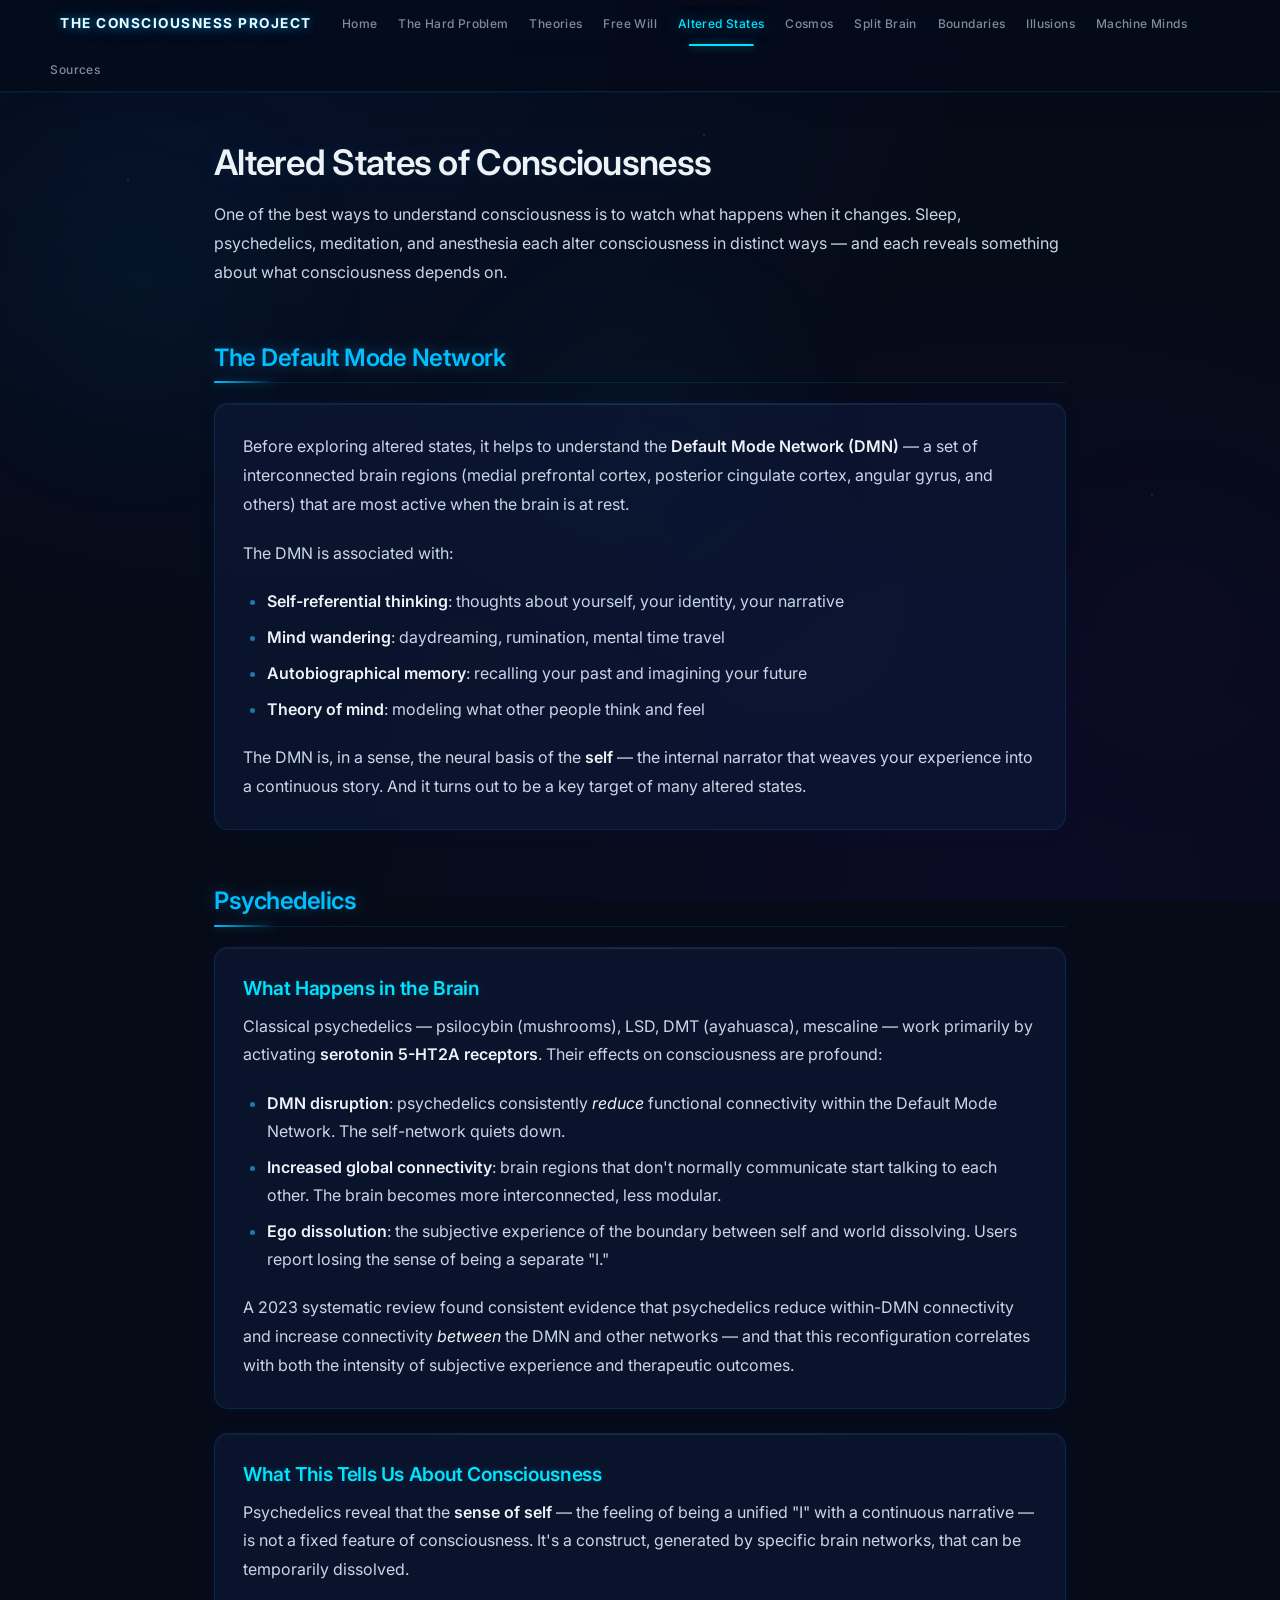
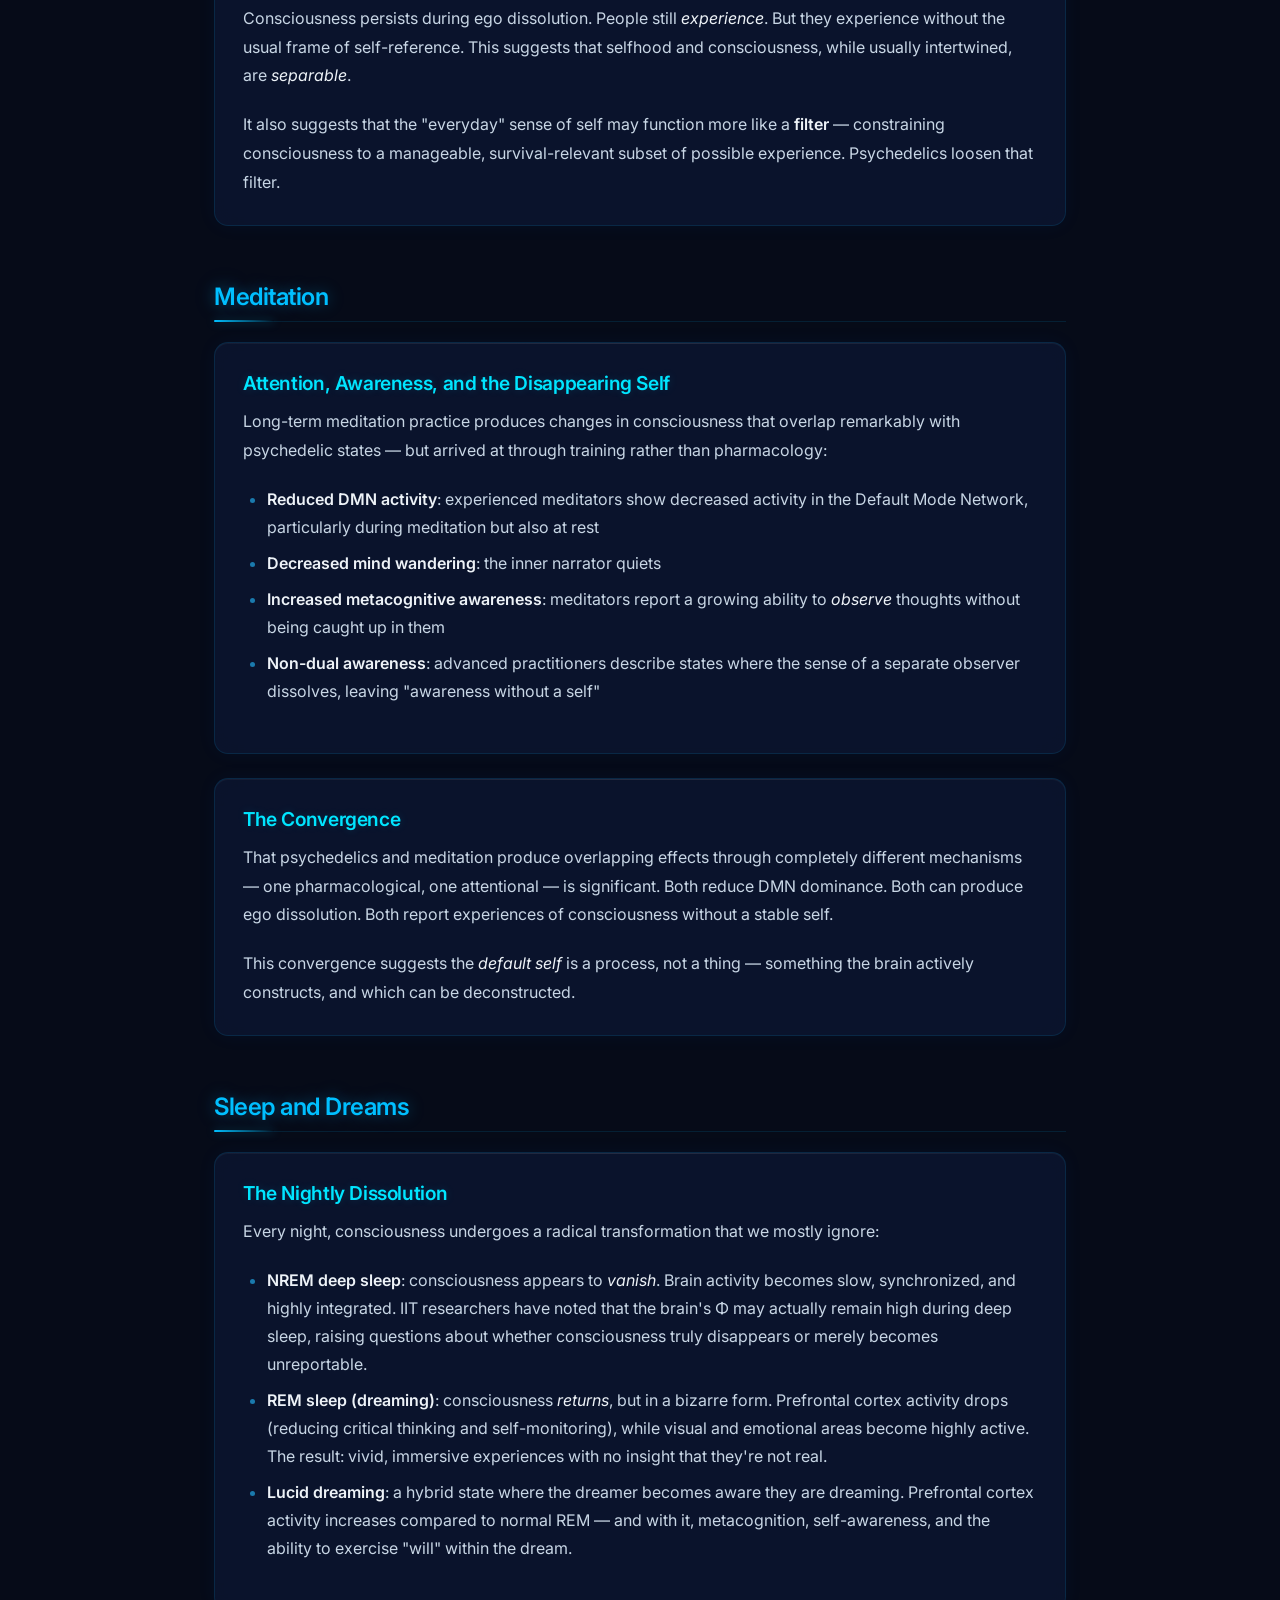
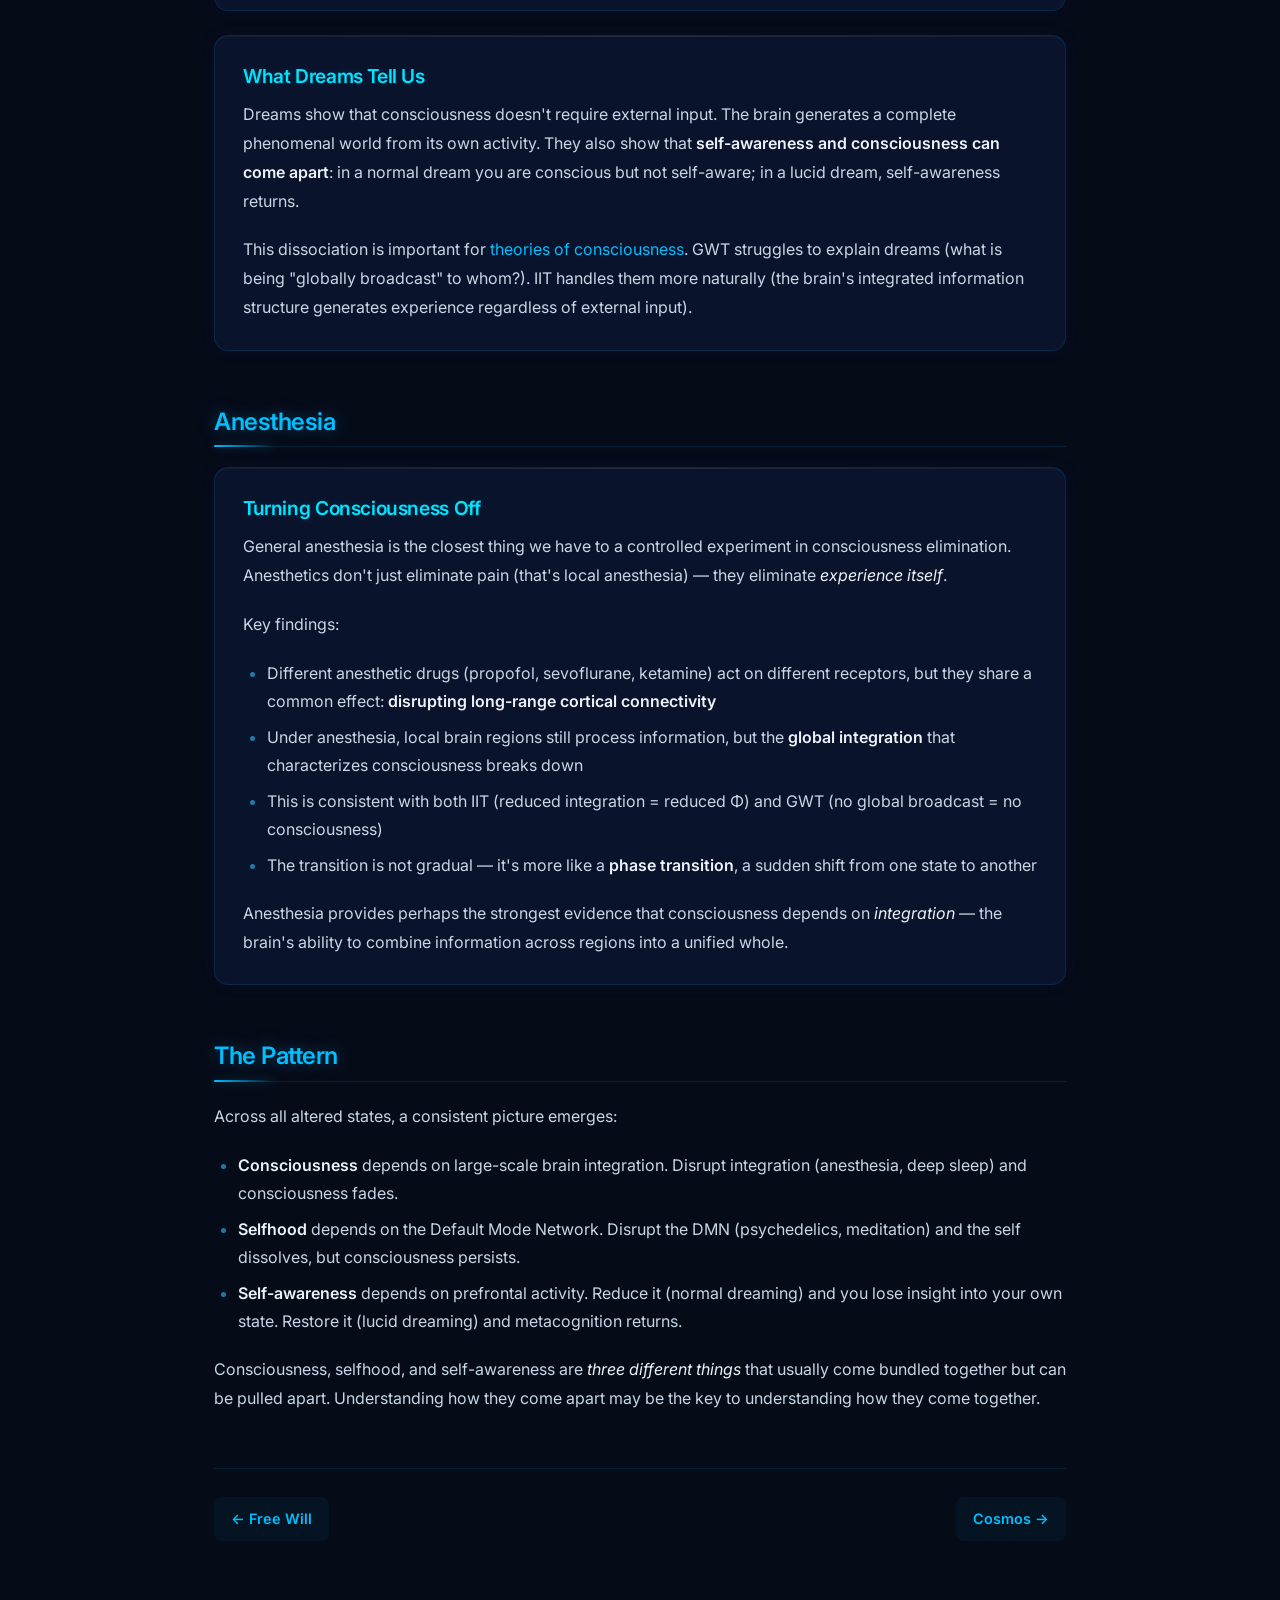
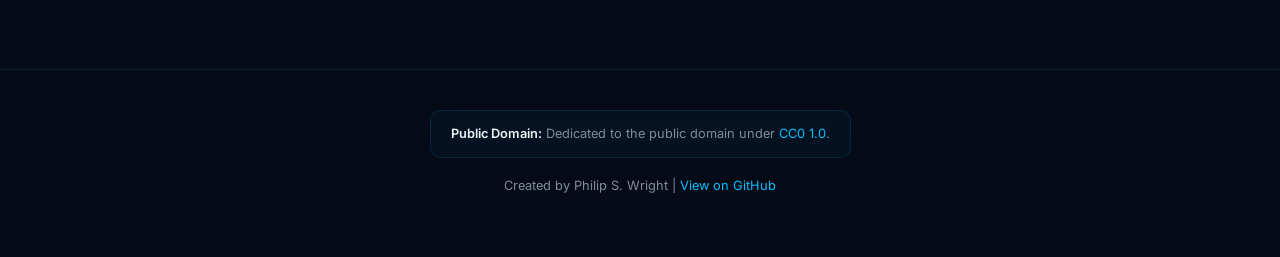
==== commit 0926f4d0: "feat: premium dark theme overhaul mirroring bluetoothdefense.com aesthetic Adds floating orbs, glass" ====
--- a/altered-states.html
+++ b/altered-states.html
@@ -5,12 +5,19 @@
   <meta name="viewport" content="width=device-width, initial-scale=1.0">
   <title>Altered States | The Consciousness Project</title>
   <meta name="description" content="Psychedelics, meditation, sleep, and anesthesia — states that change consciousness and what they reveal about the mind.">
+  <link rel="preconnect" href="https://fonts.googleapis.com">
+  <link rel="preconnect" href="https://fonts.gstatic.com" crossorigin>
+  <link href="https://fonts.googleapis.com/css2?family=Inter:wght@300;400;500;600;700&display=swap" rel="stylesheet">
   <link rel="stylesheet" href="style.css">
 </head>
 <body>
+  <!-- Floating orbs -->
+  <div class="orb orb-1"></div>
+  <div class="orb orb-2"></div>
+  <div class="orb orb-3"></div>
   <nav>
     <div class="nav-inner">
-      <a href="index.html" class="site-title">The Consciousness Project &mdash; by Philip S. Wright</a>
+      <a href="index.html" class="site-title">The Consciousness Project</a>
       <a href="index.html">Home</a>
       <a href="hard-problem.html">The Hard Problem</a>
       <a href="theories.html">Theories</a>
@@ -34,7 +41,7 @@
 
     <h2>The Default Mode Network</h2>
 
-    <div class="card">
+    <div class="card animate-on-scroll">
       <p>Before exploring altered states, it helps to understand the <strong>Default Mode Network (DMN)</strong> &mdash; a set of interconnected brain regions (medial prefrontal cortex, posterior cingulate cortex, angular gyrus, and others) that are most active when the brain is at rest.</p>
       <p>The DMN is associated with:</p>
       <ul>
@@ -50,7 +57,7 @@
 
     <h2>Psychedelics</h2>
 
-    <div class="card">
+    <div class="card animate-on-scroll">
       <h3>What Happens in the Brain</h3>
       <p>Classical psychedelics &mdash; psilocybin (mushrooms), LSD, DMT (ayahuasca), mescaline &mdash; work primarily by activating <strong>serotonin 5-HT2A receptors</strong>. Their effects on consciousness are profound:</p>
       <ul>
@@ -61,7 +68,7 @@
       <p>A 2023 systematic review found consistent evidence that psychedelics reduce within-DMN connectivity and increase connectivity <em>between</em> the DMN and other networks &mdash; and that this reconfiguration correlates with both the intensity of subjective experience and therapeutic outcomes.</p>
     </div>
 
-    <div class="card">
+    <div class="card animate-on-scroll">
       <h3>What This Tells Us About Consciousness</h3>
       <p>Psychedelics reveal that the <strong>sense of self</strong> &mdash; the feeling of being a unified "I" with a continuous narrative &mdash; is not a fixed feature of consciousness. It's a construct, generated by specific brain networks, that can be temporarily dissolved.</p>
       <p>Consciousness persists during ego dissolution. People still <em>experience</em>. But they experience without the usual frame of self-reference. This suggests that selfhood and consciousness, while usually intertwined, are <em>separable</em>.</p>
@@ -72,7 +79,7 @@
 
     <h2>Meditation</h2>
 
-    <div class="card">
+    <div class="card animate-on-scroll">
       <h3>Attention, Awareness, and the Disappearing Self</h3>
       <p>Long-term meditation practice produces changes in consciousness that overlap remarkably with psychedelic states &mdash; but arrived at through training rather than pharmacology:</p>
       <ul>
@@ -83,7 +90,7 @@
       </ul>
     </div>
 
-    <div class="card">
+    <div class="card animate-on-scroll">
       <h3>The Convergence</h3>
       <p>That psychedelics and meditation produce overlapping effects through completely different mechanisms &mdash; one pharmacological, one attentional &mdash; is significant. Both reduce DMN dominance. Both can produce ego dissolution. Both report experiences of consciousness without a stable self.</p>
       <p>This convergence suggests the <em>default self</em> is a process, not a thing &mdash; something the brain actively constructs, and which can be deconstructed.</p>
@@ -93,7 +100,7 @@
 
     <h2>Sleep and Dreams</h2>
 
-    <div class="card">
+    <div class="card animate-on-scroll">
       <h3>The Nightly Dissolution</h3>
       <p>Every night, consciousness undergoes a radical transformation that we mostly ignore:</p>
       <ul>
@@ -103,7 +110,7 @@
       </ul>
     </div>
 
-    <div class="card">
+    <div class="card animate-on-scroll">
       <h3>What Dreams Tell Us</h3>
       <p>Dreams show that consciousness doesn't require external input. The brain generates a complete phenomenal world from its own activity. They also show that <strong>self-awareness and consciousness can come apart</strong>: in a normal dream you are conscious but not self-aware; in a lucid dream, self-awareness returns.</p>
       <p>This dissociation is important for <a href="theories.html">theories of consciousness</a>. GWT struggles to explain dreams (what is being "globally broadcast" to whom?). IIT handles them more naturally (the brain's integrated information structure generates experience regardless of external input).</p>
@@ -113,7 +120,7 @@
 
     <h2>Anesthesia</h2>
 
-    <div class="card">
+    <div class="card animate-on-scroll">
       <h3>Turning Consciousness Off</h3>
       <p>General anesthesia is the closest thing we have to a controlled experiment in consciousness elimination. Anesthetics don't just eliminate pain (that's local anesthesia) &mdash; they eliminate <em>experience itself</em>.</p>
       <p>Key findings:</p>
@@ -149,5 +156,6 @@
     </div>
     <p>Created by Philip S. Wright | <a href="https://github.com/pdubbbbbs/jim-twins-project">View on GitHub</a></p>
   </footer>
+  <script src="animations.js"></script>
 </body>
 </html>
--- a/style.css
+++ b/style.css
@@ -1,4 +1,9 @@
-/* === Base Reset & Typography === */
+/* ============================================
+   The Consciousness Project — Premium Theme
+   Inspired by bluetoothdefense.com aesthetic
+   ============================================ */
+
+/* === Base Reset === */
 *, *::before, *::after {
   box-sizing: border-box;
   margin: 0;
@@ -8,34 +13,54 @@
 :root {
   --bg-deep: #060b18;
   --bg: #0a1128;
-  --bg-card: rgba(15, 25, 55, 0.7);
-  --bg-card-highlight: rgba(40, 20, 30, 0.6);
-  --bg-card-green: rgba(15, 40, 30, 0.6);
+  --bg-card: rgba(15, 25, 55, 0.65);
+  --bg-card-hover: rgba(20, 35, 75, 0.7);
+
+  /* Primary palette */
   --blue: #00bfff;
   --blue-dim: #1a7aad;
   --blue-glow: rgba(0, 191, 255, 0.15);
-  --blue-glow-strong: rgba(0, 191, 255, 0.3);
+  --blue-glow-strong: rgba(0, 191, 255, 0.35);
   --cyan: #00e5ff;
   --purple: #a855f7;
+  --purple-glow: rgba(168, 85, 247, 0.15);
   --accent: #ff4466;
   --accent-glow: rgba(255, 68, 102, 0.15);
   --green: #22d3ee;
   --green-glow: rgba(34, 211, 238, 0.15);
+  --amber: #f59e0b;
+  --amber-glow: rgba(245, 158, 11, 0.15);
+  --rose: #f43f5e;
+  --rose-glow: rgba(244, 63, 94, 0.15);
+  --emerald: #10b981;
+  --emerald-glow: rgba(16, 185, 129, 0.15);
+  --indigo: #6366f1;
+  --indigo-glow: rgba(99, 102, 241, 0.15);
+
+  /* Text */
   --text: #c8d6e5;
   --text-bright: #edf2f7;
   --text-dim: #7f8c9b;
+
+  /* Borders & glass */
   --border: rgba(0, 191, 255, 0.12);
-  --border-glow: rgba(0, 191, 255, 0.25);
-  --glass: rgba(255, 255, 255, 0.03);
+  --border-glow: rgba(0, 191, 255, 0.3);
+  --glass: rgba(255, 255, 255, 0.04);
+  --glass-strong: rgba(255, 255, 255, 0.07);
+
+  /* Radius */
+  --radius: 14px;
+  --radius-lg: 20px;
 }
 
 html {
   scroll-behavior: smooth;
+  scroll-padding-top: 80px;
 }
 
 body {
-  font-family: -apple-system, BlinkMacSystemFont, "Segoe UI", Roboto, "Helvetica Neue", sans-serif;
-  line-height: 1.8;
+  font-family: Inter, -apple-system, BlinkMacSystemFont, "Segoe UI", Roboto, sans-serif;
+  line-height: 1.75;
   color: var(--text);
   background-color: var(--bg-deep);
   background-image:
@@ -43,421 +68,13 @@
     radial-gradient(ellipse at 80% 100%, rgba(100, 0, 255, 0.06) 0%, transparent 50%);
   background-attachment: fixed;
   min-height: 100vh;
-}
-
-/* === Navigation === */
-nav {
-  background: rgba(6, 11, 24, 0.85);
-  backdrop-filter: blur(20px);
-  -webkit-backdrop-filter: blur(20px);
-  padding: 0;
-  position: sticky;
-  top: 0;
-  z-index: 100;
-  border-bottom: 1px solid var(--border);
-  box-shadow: 0 0 30px rgba(0, 100, 255, 0.08);
-}
-
-nav .nav-inner {
-  max-width: 1100px;
-  margin: 0 auto;
-  display: flex;
-  align-items: center;
-  flex-wrap: wrap;
-}
-
-nav .site-title {
-  color: var(--blue);
-  font-size: 1rem;
-  font-weight: 700;
-  padding: 0.75rem 1.25rem;
-  text-decoration: none;
-  letter-spacing: 1px;
-  text-transform: uppercase;
-  text-shadow: 0 0 20px var(--blue-glow-strong);
-}
-
-nav a {
-  color: var(--text-dim);
-  text-decoration: none;
-  padding: 0.65rem 0.75rem;
-  font-size: 0.8rem;
-  font-weight: 500;
-  letter-spacing: 0.3px;
-  transition: color 0.3s, text-shadow 0.3s;
-}
-
-nav a:hover {
-  color: var(--blue);
-  text-shadow: 0 0 12px var(--blue-glow-strong);
-}
-
-nav a.active {
-  color: var(--cyan);
-  text-shadow: 0 0 15px rgba(0, 229, 255, 0.4);
-}
-
-/* === Layout === */
-.container {
-  max-width: 860px;
-  margin: 0 auto;
-  padding: 2.5rem 1.5rem 4rem;
-}
-
-/* === Hero === */
-.hero {
-  background: linear-gradient(135deg, var(--bg-deep) 0%, #0d1f4a 50%, #0a1128 100%);
-  color: #fff;
-  padding: 5rem 1.5rem;
-  text-align: center;
-  position: relative;
-  overflow: hidden;
-}
-
-.hero::before {
-  content: '';
-  position: absolute;
-  top: -50%;
-  left: -50%;
-  width: 200%;
-  height: 200%;
-  background: radial-gradient(circle at 30% 40%, rgba(0, 191, 255, 0.1) 0%, transparent 40%),
-              radial-gradient(circle at 70% 60%, rgba(168, 85, 247, 0.08) 0%, transparent 40%);
-  animation: heroGlow 8s ease-in-out infinite alternate;
-}
-
-@keyframes heroGlow {
-  0% { transform: translate(0, 0) scale(1); }
-  100% { transform: translate(-2%, 2%) scale(1.05); }
-}
-
-.hero h1 {
-  font-size: 2.8rem;
-  margin-bottom: 0.75rem;
-  letter-spacing: -0.5px;
-  color: #fff;
-  text-shadow: 0 0 40px rgba(0, 191, 255, 0.3);
-  position: relative;
-  z-index: 1;
-}
-
-.hero .subtitle {
-  font-size: 1.15rem;
-  opacity: 0.8;
-  font-style: italic;
-  max-width: 600px;
-  margin: 0 auto;
-  position: relative;
-  z-index: 1;
-  color: var(--text);
-}
-
-/* === Headings === */
-h1, h2, h3 {
-  color: var(--text-bright);
-  line-height: 1.3;
-}
-
-h1 {
-  font-size: 2rem;
-  margin-bottom: 1rem;
-  text-shadow: 0 0 30px var(--blue-glow);
-}
-
-h2 {
-  font-size: 1.4rem;
-  margin: 3rem 0 1rem;
-  padding-bottom: 0.5rem;
-  border-bottom: 1px solid var(--border);
-  color: var(--blue);
-  text-shadow: 0 0 20px var(--blue-glow);
-}
-
-h3 {
-  font-size: 1.15rem;
-  margin: 1.5rem 0 0.75rem;
-  color: var(--cyan);
-}
-
-/* === Body Text === */
-p {
-  margin-bottom: 1.25rem;
-}
-
-strong {
-  color: var(--text-bright);
-}
-
-em {
-  color: var(--text-bright);
-}
-
-/* === Cards (Glassmorphism) === */
-.card {
-  background: var(--bg-card);
-  backdrop-filter: blur(12px);
-  -webkit-backdrop-filter: blur(12px);
-  border-radius: 12px;
-  padding: 1.75rem;
-  margin-bottom: 1.5rem;
-  border: 1px solid var(--border);
-  box-shadow: 0 0 20px rgba(0, 100, 255, 0.05), inset 0 1px 0 var(--glass);
-  transition: border-color 0.3s, box-shadow 0.3s, transform 0.3s;
-}
-
-.card:hover {
-  border-color: var(--border-glow);
-  box-shadow: 0 0 35px rgba(0, 191, 255, 0.1), inset 0 1px 0 var(--glass);
-  transform: translateY(-2px);
-}
-
-.card h3 {
-  margin-top: 0;
-}
-
-.card.highlight {
-  border-color: rgba(255, 68, 102, 0.2);
-  background: var(--bg-card-highlight);
-  box-shadow: 0 0 20px var(--accent-glow), inset 0 1px 0 var(--glass);
-}
-
-.card.highlight:hover {
-  border-color: rgba(255, 68, 102, 0.35);
-  box-shadow: 0 0 35px rgba(255, 68, 102, 0.15), inset 0 1px 0 var(--glass);
-}
-
-.card.green {
-  border-color: rgba(34, 211, 238, 0.2);
-  background: var(--bg-card-green);
-  box-shadow: 0 0 20px var(--green-glow), inset 0 1px 0 var(--glass);
-}
-
-.card.green:hover {
-  border-color: rgba(34, 211, 238, 0.35);
-  box-shadow: 0 0 35px rgba(34, 211, 238, 0.15), inset 0 1px 0 var(--glass);
-}
-
-/* === Lists === */
-ul, ol {
-  margin: 0.75rem 0 1.25rem 1.5rem;
-}
-
-li {
-  margin-bottom: 0.5rem;
-}
-
-li::marker {
-  color: var(--blue-dim);
-}
-
-/* === Blockquote === */
-blockquote {
-  border-left: 3px solid var(--blue);
-  margin: 1.5rem 0;
-  padding: 1rem 1.5rem;
-  background: rgba(0, 191, 255, 0.05);
-  border-radius: 0 8px 8px 0;
-  font-style: italic;
-  color: var(--text-bright);
-  box-shadow: -3px 0 20px var(--blue-glow);
-}
-
-blockquote cite {
-  display: block;
-  margin-top: 0.5rem;
-  font-style: normal;
-  font-size: 0.85rem;
-  color: var(--text-dim);
-}
-
-/* === Figure / Key Stats === */
-.stat-grid {
-  display: grid;
-  grid-template-columns: repeat(auto-fit, minmax(180px, 1fr));
-  gap: 1rem;
-  margin: 1.5rem 0;
-}
-
-.stat-box {
-  text-align: center;
-  background: var(--bg-card);
-  backdrop-filter: blur(12px);
-  padding: 1.5rem 1rem;
-  border-radius: 12px;
-  border: 1px solid var(--border);
-  box-shadow: 0 0 15px rgba(0, 100, 255, 0.05);
-  transition: border-color 0.3s, box-shadow 0.3s;
-}
-
-.stat-box:hover {
-  border-color: var(--border-glow);
-  box-shadow: 0 0 25px var(--blue-glow);
-}
-
-.stat-box .number {
-  font-size: 2.2rem;
-  font-weight: 700;
-  color: var(--blue);
-  display: block;
-  text-shadow: 0 0 20px var(--blue-glow-strong);
-}
-
-.stat-box .label {
-  font-size: 0.8rem;
-  color: var(--text-dim);
-  margin-top: 0.25rem;
-}
-
-/* === Timeline === */
-.timeline {
-  position: relative;
-  padding-left: 2rem;
-  margin: 1.5rem 0;
-}
-
-.timeline::before {
-  content: '';
-  position: absolute;
-  left: 0;
-  top: 0;
-  bottom: 0;
-  width: 2px;
-  background: linear-gradient(to bottom, var(--blue), var(--purple));
-  border-radius: 3px;
-  box-shadow: 0 0 10px var(--blue-glow);
-}
-
-.timeline-item {
-  position: relative;
-  margin-bottom: 1.5rem;
-  padding-left: 1rem;
-}
-
-.timeline-item::before {
-  content: '';
-  position: absolute;
-  left: -2.35rem;
-  top: 0.5rem;
-  width: 12px;
-  height: 12px;
-  background: var(--blue);
-  border: 2px solid var(--bg);
-  border-radius: 50%;
-  box-shadow: 0 0 10px var(--blue-glow-strong);
-}
-
-.timeline-item .year {
-  font-weight: 700;
-  color: var(--blue);
-  font-size: 0.9rem;
-  text-shadow: 0 0 10px var(--blue-glow);
-}
-
-/* === Tables === */
-table {
-  color: var(--text);
-}
-
-th {
-  color: var(--text-bright);
-}
-
-td {
-  border-color: rgba(255,255,255,0.05);
-}
-
-/* === Sources / References === */
-.sources {
-  background: rgba(15, 25, 55, 0.5);
-  border: 1px solid var(--border);
-  padding: 1.5rem;
-  border-radius: 10px;
-  margin-top: 2rem;
-  font-size: 0.85rem;
-}
-
-.sources h3 {
-  margin-top: 0;
-  font-size: 0.95rem;
-  color: var(--cyan);
-}
-
-.sources ol {
-  margin-left: 1.25rem;
-}
-
-.sources li {
-  margin-bottom: 0.4rem;
-  color: var(--text-dim);
-}
-
-/* === Footer === */
-footer {
-  margin-top: 3rem;
-  padding: 2rem 1.5rem;
-  border-top: 1px solid var(--border);
-  font-size: 0.8rem;
-  color: var(--text-dim);
-  text-align: center;
-}
-
-footer a {
-  color: var(--blue);
-}
-
-.license-box {
-  background: rgba(0, 191, 255, 0.05);
-  border: 1px solid var(--border);
-  padding: 0.75rem 1rem;
-  border-radius: 8px;
-  display: inline-block;
-  margin-bottom: 0.75rem;
-}
-
-/* === Links === */
-a {
-  color: var(--blue);
-  text-decoration: none;
-  transition: color 0.2s, text-shadow 0.2s;
-}
-
-a:hover {
-  color: var(--cyan);
-  text-shadow: 0 0 10px var(--blue-glow);
-}
-
-/* === Page Nav (prev/next) === */
-.page-nav {
-  display: flex;
-  justify-content: space-between;
-  margin-top: 3rem;
-  padding-top: 1.5rem;
-  border-top: 1px solid var(--border);
-  font-size: 0.9rem;
-}
-
-.page-nav a {
-  font-weight: 600;
-  color: var(--blue);
-  transition: color 0.2s, text-shadow 0.2s;
-}
-
-.page-nav a:hover {
-  color: var(--cyan);
-  text-shadow: 0 0 15px var(--blue-glow);
-}
-
-/* === Responsive === */
-@media (max-width: 700px) {
-  .hero h1 { font-size: 1.75rem; }
-  .hero .subtitle { font-size: 0.95rem; }
-  .stat-grid { grid-template-columns: 1fr; }
-  nav .nav-inner { flex-direction: column; align-items: flex-start; }
-  nav a { padding: 0.5rem 1.25rem; font-size: 0.78rem; }
-  .container { padding: 1.5rem 1rem 3rem; }
-}
-
-/* === Ambient Floating Particles (applied to body) === */
+  -webkit-font-smoothing: antialiased;
+  -moz-osx-font-smoothing: grayscale;
+  text-rendering: optimizeLegibility;
+  overflow-x: hidden;
+}
+
+/* === Ambient Particles (fixed background) === */
 body::before {
   content: '';
   position: fixed;
@@ -466,34 +83,1054 @@
   width: 100%;
   height: 100%;
   pointer-events: none;
-  z-index: -1;
+  z-index: 0;
   background-image:
-    radial-gradient(1px 1px at 10% 20%, rgba(0, 191, 255, 0.3), transparent),
-    radial-gradient(1px 1px at 30% 65%, rgba(168, 85, 247, 0.2), transparent),
-    radial-gradient(1px 1px at 55% 15%, rgba(0, 229, 255, 0.25), transparent),
-    radial-gradient(1px 1px at 70% 80%, rgba(0, 191, 255, 0.2), transparent),
-    radial-gradient(1px 1px at 85% 35%, rgba(168, 85, 247, 0.15), transparent),
-    radial-gradient(1px 1px at 20% 90%, rgba(0, 229, 255, 0.2), transparent),
-    radial-gradient(1px 1px at 45% 45%, rgba(0, 191, 255, 0.15), transparent),
-    radial-gradient(1px 1px at 90% 55%, rgba(0, 229, 255, 0.2), transparent);
-  animation: starfield 20s linear infinite alternate;
+    radial-gradient(1.5px 1.5px at 10% 20%, rgba(0, 191, 255, 0.35), transparent),
+    radial-gradient(1px 1px at 30% 65%, rgba(168, 85, 247, 0.25), transparent),
+    radial-gradient(1.5px 1.5px at 55% 15%, rgba(0, 229, 255, 0.3), transparent),
+    radial-gradient(1px 1px at 70% 80%, rgba(0, 191, 255, 0.25), transparent),
+    radial-gradient(1px 1px at 85% 35%, rgba(168, 85, 247, 0.2), transparent),
+    radial-gradient(1.5px 1.5px at 20% 90%, rgba(0, 229, 255, 0.25), transparent),
+    radial-gradient(1px 1px at 45% 45%, rgba(0, 191, 255, 0.2), transparent),
+    radial-gradient(1.5px 1.5px at 90% 55%, rgba(0, 229, 255, 0.25), transparent),
+    radial-gradient(1px 1px at 5% 50%, rgba(168, 85, 247, 0.2), transparent),
+    radial-gradient(1px 1px at 60% 35%, rgba(0, 191, 255, 0.15), transparent),
+    radial-gradient(1px 1px at 75% 10%, rgba(168, 85, 247, 0.2), transparent),
+    radial-gradient(1.5px 1.5px at 40% 80%, rgba(0, 229, 255, 0.2), transparent);
+  animation: starfield 25s ease-in-out infinite alternate;
+}
+
+body::after {
+  content: '';
+  position: fixed;
+  top: 0;
+  left: 0;
+  width: 100%;
+  height: 100%;
+  pointer-events: none;
+  z-index: 0;
+  background:
+    radial-gradient(600px circle at var(--mouse-x, 50%) var(--mouse-y, 50%), rgba(0, 191, 255, 0.04), transparent 40%);
+  transition: background 0.3s ease;
 }
 
 @keyframes starfield {
-  0% { opacity: 0.6; transform: translateY(0); }
-  100% { opacity: 1; transform: translateY(-10px); }
-}
-
-/* === Glow pulse on card borders === */
+  0% { opacity: 0.5; transform: translateY(0) scale(1); }
+  50% { opacity: 0.8; }
+  100% { opacity: 1; transform: translateY(-15px) scale(1.01); }
+}
+
+/* === Floating Orbs (decorative) === */
+.orb {
+  position: fixed;
+  border-radius: 50%;
+  pointer-events: none;
+  z-index: 0;
+  filter: blur(80px);
+  opacity: 0.4;
+}
+
+.orb-1 {
+  width: 400px;
+  height: 400px;
+  background: radial-gradient(circle, rgba(0, 191, 255, 0.15), transparent 70%);
+  top: 10%;
+  left: -5%;
+  animation: orbFloat1 20s ease-in-out infinite;
+}
+
+.orb-2 {
+  width: 350px;
+  height: 350px;
+  background: radial-gradient(circle, rgba(168, 85, 247, 0.12), transparent 70%);
+  bottom: 10%;
+  right: -5%;
+  animation: orbFloat2 25s ease-in-out infinite;
+}
+
+.orb-3 {
+  width: 300px;
+  height: 300px;
+  background: radial-gradient(circle, rgba(0, 229, 255, 0.1), transparent 70%);
+  top: 50%;
+  left: 50%;
+  animation: orbFloat3 18s ease-in-out infinite;
+}
+
+@keyframes orbFloat1 {
+  0%, 100% { transform: translate(0, 0); }
+  33% { transform: translate(40px, 30px); }
+  66% { transform: translate(-20px, 50px); }
+}
+
+@keyframes orbFloat2 {
+  0%, 100% { transform: translate(0, 0); }
+  33% { transform: translate(-30px, -40px); }
+  66% { transform: translate(20px, -20px); }
+}
+
+@keyframes orbFloat3 {
+  0%, 100% { transform: translate(-50%, -50%); }
+  33% { transform: translate(-45%, -55%); }
+  66% { transform: translate(-55%, -45%); }
+}
+
+/* === Navigation === */
+nav {
+  background: rgba(6, 11, 24, 0.8);
+  backdrop-filter: blur(24px) saturate(1.5);
+  -webkit-backdrop-filter: blur(24px) saturate(1.5);
+  padding: 0;
+  position: sticky;
+  top: 0;
+  z-index: 100;
+  border-bottom: 1px solid var(--border);
+  box-shadow:
+    0 1px 0 rgba(0, 191, 255, 0.05),
+    0 4px 30px rgba(0, 0, 0, 0.3),
+    0 0 40px rgba(0, 100, 255, 0.06);
+}
+
+nav .nav-inner {
+  max-width: 1200px;
+  margin: 0 auto;
+  display: flex;
+  align-items: center;
+  flex-wrap: wrap;
+  gap: 0;
+}
+
+nav .site-title {
+  color: #fff;
+  font-size: 0.85rem;
+  font-weight: 700;
+  padding: 0.75rem 1.25rem;
+  text-decoration: none;
+  letter-spacing: 1.5px;
+  text-transform: uppercase;
+  text-shadow:
+    0 0 10px rgba(0, 191, 255, 0.6),
+    0 0 20px rgba(0, 191, 255, 0.4),
+    0 0 40px rgba(0, 191, 255, 0.2);
+  -webkit-text-stroke: 0.5px rgba(0, 191, 255, 0.3);
+  transition: text-shadow 0.3s;
+}
+
+nav .site-title:hover {
+  text-shadow:
+    0 0 10px rgba(0, 191, 255, 0.8),
+    0 0 25px rgba(0, 191, 255, 0.5),
+    0 0 50px rgba(0, 191, 255, 0.3);
+}
+
+nav a {
+  color: var(--text-dim);
+  text-decoration: none;
+  padding: 0.7rem 0.65rem;
+  font-size: 0.75rem;
+  font-weight: 500;
+  letter-spacing: 0.4px;
+  transition: color 0.3s, text-shadow 0.3s;
+  position: relative;
+}
+
+nav a:hover {
+  color: var(--blue);
+  text-shadow: 0 0 12px var(--blue-glow-strong);
+}
+
+nav a.active {
+  color: var(--cyan);
+  text-shadow: 0 0 15px rgba(0, 229, 255, 0.5);
+}
+
+nav a.active::after {
+  content: '';
+  position: absolute;
+  bottom: 0;
+  left: 50%;
+  transform: translateX(-50%);
+  width: 60%;
+  height: 2px;
+  background: var(--cyan);
+  border-radius: 1px;
+  box-shadow: 0 0 8px rgba(0, 229, 255, 0.5);
+}
+
+/* === Layout === */
+.container {
+  max-width: 900px;
+  margin: 0 auto;
+  padding: 3rem 1.5rem 4rem;
+  position: relative;
+  z-index: 1;
+}
+
+/* === Hero === */
+.hero {
+  background: linear-gradient(135deg, var(--bg-deep) 0%, #0d1f4a 40%, #120a30 70%, #0a1128 100%);
+  color: #fff;
+  padding: 6rem 1.5rem 5rem;
+  text-align: center;
+  position: relative;
+  overflow: hidden;
+  z-index: 1;
+}
+
+.hero::before {
+  content: '';
+  position: absolute;
+  top: -50%;
+  left: -50%;
+  width: 200%;
+  height: 200%;
+  background:
+    radial-gradient(circle at 30% 40%, rgba(0, 191, 255, 0.12) 0%, transparent 40%),
+    radial-gradient(circle at 70% 60%, rgba(168, 85, 247, 0.1) 0%, transparent 40%),
+    radial-gradient(circle at 50% 80%, rgba(0, 229, 255, 0.06) 0%, transparent 30%);
+  animation: heroGlow 10s ease-in-out infinite alternate;
+}
+
+.hero::after {
+  content: '';
+  position: absolute;
+  bottom: 0;
+  left: 0;
+  right: 0;
+  height: 120px;
+  background: linear-gradient(to top, var(--bg-deep), transparent);
+  z-index: 2;
+}
+
+@keyframes heroGlow {
+  0% { transform: translate(0, 0) scale(1) rotate(0deg); }
+  100% { transform: translate(-3%, 3%) scale(1.08) rotate(1deg); }
+}
+
+.hero .badge {
+  display: inline-flex;
+  align-items: center;
+  gap: 0.5rem;
+  font-size: 0.75rem;
+  letter-spacing: 2.5px;
+  text-transform: uppercase;
+  color: var(--blue);
+  margin-bottom: 1.5rem;
+  position: relative;
+  z-index: 3;
+  background: rgba(0, 191, 255, 0.08);
+  border: 1px solid rgba(0, 191, 255, 0.2);
+  padding: 0.4rem 1.2rem;
+  border-radius: 100px;
+  backdrop-filter: blur(8px);
+  animation: fadeSlideUp 0.8s ease-out both;
+}
+
+.hero .badge::before {
+  content: '';
+  width: 6px;
+  height: 6px;
+  background: var(--cyan);
+  border-radius: 50%;
+  animation: statusPulse 2s ease-in-out infinite;
+  box-shadow: 0 0 8px rgba(0, 229, 255, 0.6);
+}
+
+@keyframes statusPulse {
+  0%, 100% { opacity: 1; transform: scale(1); }
+  50% { opacity: 0.4; transform: scale(0.8); }
+}
+
+.hero h1 {
+  font-size: 3.2rem;
+  margin-bottom: 1rem;
+  letter-spacing: -1px;
+  font-weight: 700;
+  color: #fff;
+  text-shadow:
+    0 0 30px rgba(0, 191, 255, 0.4),
+    0 0 60px rgba(0, 191, 255, 0.15),
+    0 4px 12px rgba(0, 0, 0, 0.4);
+  position: relative;
+  z-index: 3;
+  line-height: 1.15;
+  animation: fadeSlideUp 0.8s ease-out 0.1s both;
+}
+
+.hero .subtitle {
+  font-size: 1.25rem;
+  opacity: 0.85;
+  font-style: italic;
+  max-width: 650px;
+  margin: 0 auto;
+  position: relative;
+  z-index: 3;
+  color: var(--text);
+  line-height: 1.7;
+  animation: fadeSlideUp 0.8s ease-out 0.2s both;
+}
+
+.hero .hero-cta {
+  margin-top: 2.5rem;
+  position: relative;
+  z-index: 3;
+  animation: fadeSlideUp 0.8s ease-out 0.35s both;
+}
+
+.hero .hero-cta a {
+  display: inline-flex;
+  align-items: center;
+  gap: 0.5rem;
+  background: linear-gradient(135deg, var(--blue), #0099dd);
+  color: #fff;
+  padding: 0.8rem 2rem;
+  border-radius: 100px;
+  font-weight: 600;
+  font-size: 0.9rem;
+  letter-spacing: 0.5px;
+  text-decoration: none;
+  border: 1px solid rgba(0, 191, 255, 0.3);
+  box-shadow:
+    0 0 20px rgba(0, 191, 255, 0.25),
+    0 4px 15px rgba(0, 0, 0, 0.3);
+  transition: all 0.3s ease;
+}
+
+.hero .hero-cta a:hover {
+  transform: translateY(-2px);
+  box-shadow:
+    0 0 35px rgba(0, 191, 255, 0.35),
+    0 8px 25px rgba(0, 0, 0, 0.3);
+  text-shadow: none;
+}
+
+/* === Entrance Animations === */
+@keyframes fadeSlideUp {
+  0% {
+    opacity: 0;
+    transform: translateY(25px);
+    filter: blur(4px);
+  }
+  100% {
+    opacity: 1;
+    transform: translateY(0);
+    filter: blur(0);
+  }
+}
+
+@keyframes fadeSlideLeft {
+  0% {
+    opacity: 0;
+    transform: translateX(-30px);
+    filter: blur(4px);
+  }
+  100% {
+    opacity: 1;
+    transform: translateX(0);
+    filter: blur(0);
+  }
+}
+
+@keyframes fadeSlideRight {
+  0% {
+    opacity: 0;
+    transform: translateX(30px);
+    filter: blur(4px);
+  }
+  100% {
+    opacity: 1;
+    transform: translateX(0);
+    filter: blur(0);
+  }
+}
+
+@keyframes fadeIn {
+  0% { opacity: 0; filter: blur(6px); }
+  100% { opacity: 1; filter: blur(0); }
+}
+
+/* Scroll-triggered animation classes */
+.animate-on-scroll {
+  opacity: 0;
+  transform: translateY(30px);
+  filter: blur(4px);
+  transition: all 0.7s cubic-bezier(0.16, 1, 0.3, 1);
+}
+
+.animate-on-scroll.visible {
+  opacity: 1;
+  transform: translateY(0);
+  filter: blur(0);
+}
+
+.animate-on-scroll.slide-left {
+  transform: translateX(-30px) translateY(0);
+}
+
+.animate-on-scroll.slide-left.visible {
+  transform: translateX(0) translateY(0);
+}
+
+.animate-on-scroll.slide-right {
+  transform: translateX(30px) translateY(0);
+}
+
+.animate-on-scroll.slide-right.visible {
+  transform: translateX(0) translateY(0);
+}
+
+/* Stagger delays for children */
+.stagger-1 { transition-delay: 0.05s; }
+.stagger-2 { transition-delay: 0.1s; }
+.stagger-3 { transition-delay: 0.15s; }
+.stagger-4 { transition-delay: 0.2s; }
+.stagger-5 { transition-delay: 0.25s; }
+.stagger-6 { transition-delay: 0.3s; }
+.stagger-7 { transition-delay: 0.35s; }
+.stagger-8 { transition-delay: 0.4s; }
+.stagger-9 { transition-delay: 0.45s; }
+.stagger-10 { transition-delay: 0.5s; }
+.stagger-11 { transition-delay: 0.55s; }
+
+/* === Headings === */
+h1, h2, h3 {
+  color: var(--text-bright);
+  line-height: 1.25;
+  letter-spacing: -0.02em;
+  font-weight: 600;
+}
+
+h1 {
+  font-size: 2.2rem;
+  margin-bottom: 1rem;
+  text-shadow:
+    0 0 25px var(--blue-glow),
+    0 0 50px rgba(0, 191, 255, 0.08);
+}
+
+h2 {
+  font-size: 1.5rem;
+  margin: 3.5rem 0 1.25rem;
+  padding-bottom: 0.6rem;
+  border-bottom: 1px solid var(--border);
+  color: var(--blue);
+  text-shadow:
+    0 0 15px var(--blue-glow-strong),
+    0 0 30px var(--blue-glow);
+  position: relative;
+}
+
+h2::after {
+  content: '';
+  position: absolute;
+  bottom: -1px;
+  left: 0;
+  width: 60px;
+  height: 2px;
+  background: linear-gradient(to right, var(--blue), transparent);
+  border-radius: 1px;
+  box-shadow: 0 0 10px var(--blue-glow-strong);
+}
+
+h3 {
+  font-size: 1.2rem;
+  margin: 1.75rem 0 0.75rem;
+  color: var(--cyan);
+  text-shadow: 0 0 10px rgba(0, 229, 255, 0.15);
+}
+
+/* === Body Text === */
+p {
+  margin-bottom: 1.25rem;
+  line-height: 1.8;
+}
+
+strong {
+  color: var(--text-bright);
+  font-weight: 600;
+}
+
+em {
+  color: var(--text-bright);
+}
+
+/* === Links === */
+a {
+  color: var(--blue);
+  text-decoration: none;
+  transition: color 0.25s, text-shadow 0.25s;
+}
+
+a:hover {
+  color: var(--cyan);
+  text-shadow: 0 0 12px var(--blue-glow);
+}
+
+/* === Card Grid (Home page) === */
+.card-grid {
+  display: grid;
+  grid-template-columns: repeat(auto-fill, minmax(380px, 1fr));
+  gap: 1.25rem;
+  margin: 2rem 0;
+}
+
+/* === Cards (Glassmorphism) === */
+.card {
+  background: var(--bg-card);
+  backdrop-filter: blur(16px) saturate(1.3);
+  -webkit-backdrop-filter: blur(16px) saturate(1.3);
+  border-radius: var(--radius);
+  padding: 1.75rem;
+  margin-bottom: 1.5rem;
+  border: 1px solid var(--border);
+  box-shadow:
+    0 0 20px rgba(0, 100, 255, 0.05),
+    inset 0 1px 0 var(--glass);
+  transition: all 0.4s cubic-bezier(0.16, 1, 0.3, 1);
+  position: relative;
+  overflow: hidden;
+}
+
+.card::before {
+  content: '';
+  position: absolute;
+  top: 0;
+  left: 0;
+  right: 0;
+  height: 1px;
+  background: linear-gradient(90deg, transparent, var(--glass-strong), transparent);
+}
+
+.card:hover {
+  border-color: var(--border-glow);
+  box-shadow:
+    0 0 40px rgba(0, 191, 255, 0.12),
+    0 8px 32px rgba(0, 0, 0, 0.2),
+    inset 0 1px 0 var(--glass-strong);
+  transform: translateY(-4px);
+  background: var(--bg-card-hover);
+}
+
+.card h3 {
+  margin-top: 0;
+  transition: color 0.3s;
+}
+
+.card h3 a {
+  text-decoration: none;
+  transition: color 0.3s, text-shadow 0.3s;
+}
+
+.card:hover h3,
+.card:hover h3 a {
+  color: var(--blue);
+  text-shadow: 0 0 15px var(--blue-glow-strong);
+}
+
+.card p:last-child {
+  margin-bottom: 0;
+}
+
+/* Color-coded card variants */
+.card[data-topic="hard-problem"] { --card-accent: #f43f5e; --card-accent-glow: rgba(244, 63, 94, 0.15); }
+.card[data-topic="theories"] { --card-accent: #a855f7; --card-accent-glow: rgba(168, 85, 247, 0.15); }
+.card[data-topic="free-will"] { --card-accent: #f59e0b; --card-accent-glow: rgba(245, 158, 11, 0.15); }
+.card[data-topic="altered-states"] { --card-accent: #10b981; --card-accent-glow: rgba(16, 185, 129, 0.15); }
+.card[data-topic="cosmos"] { --card-accent: #6366f1; --card-accent-glow: rgba(99, 102, 241, 0.15); }
+.card[data-topic="split-brain"] { --card-accent: #ec4899; --card-accent-glow: rgba(236, 72, 153, 0.15); }
+.card[data-topic="boundaries"] { --card-accent: #14b8a6; --card-accent-glow: rgba(20, 184, 166, 0.15); }
+.card[data-topic="illusions"] { --card-accent: #8b5cf6; --card-accent-glow: rgba(139, 92, 246, 0.15); }
+.card[data-topic="experiment"] { --card-accent: #06b6d4; --card-accent-glow: rgba(6, 182, 212, 0.15); }
+.card[data-topic="machine-minds"] { --card-accent: #3b82f6; --card-accent-glow: rgba(59, 130, 246, 0.15); }
+.card[data-topic="sources"] { --card-accent: #64748b; --card-accent-glow: rgba(100, 116, 139, 0.15); }
+
+.card[data-topic] {
+  border-color: color-mix(in srgb, var(--card-accent) 25%, transparent);
+}
+
+.card[data-topic]:hover {
+  border-color: color-mix(in srgb, var(--card-accent) 50%, transparent);
+  box-shadow:
+    0 0 40px var(--card-accent-glow),
+    0 8px 32px rgba(0, 0, 0, 0.2),
+    inset 0 1px 0 var(--glass-strong);
+}
+
+.card[data-topic]:hover h3,
+.card[data-topic]:hover h3 a {
+  color: var(--card-accent);
+  text-shadow: 0 0 15px var(--card-accent-glow);
+}
+
+/* Card icon (emoji or SVG) */
+.card-icon {
+  font-size: 1.6rem;
+  margin-bottom: 0.75rem;
+  display: block;
+  transition: transform 0.4s cubic-bezier(0.16, 1, 0.3, 1);
+}
+
+.card:hover .card-icon {
+  transform: scale(1.15) rotate(3deg);
+}
+
+/* Highlight & green card variants */
+.card.highlight {
+  border-color: rgba(255, 68, 102, 0.2);
+  background: rgba(40, 20, 30, 0.5);
+  box-shadow: 0 0 20px var(--accent-glow), inset 0 1px 0 var(--glass);
+}
+
+.card.highlight:hover {
+  border-color: rgba(255, 68, 102, 0.4);
+  box-shadow: 0 0 40px rgba(255, 68, 102, 0.15), 0 8px 32px rgba(0, 0, 0, 0.2), inset 0 1px 0 var(--glass-strong);
+}
+
+.card.green {
+  border-color: rgba(34, 211, 238, 0.2);
+  background: rgba(15, 40, 30, 0.5);
+  box-shadow: 0 0 20px var(--green-glow), inset 0 1px 0 var(--glass);
+}
+
+.card.green:hover {
+  border-color: rgba(34, 211, 238, 0.4);
+  box-shadow: 0 0 40px rgba(34, 211, 238, 0.15), 0 8px 32px rgba(0, 0, 0, 0.2), inset 0 1px 0 var(--glass-strong);
+}
+
+/* === Glow Pulse Animation on Cards === */
 @keyframes glowPulse {
-  0%, 100% { box-shadow: 0 0 15px rgba(0, 191, 255, 0.05); }
-  50% { box-shadow: 0 0 25px rgba(0, 191, 255, 0.12); }
-}
-
-.card {
+  0%, 100% { box-shadow: 0 0 15px rgba(0, 191, 255, 0.04), inset 0 1px 0 var(--glass); }
+  50% { box-shadow: 0 0 25px rgba(0, 191, 255, 0.1), inset 0 1px 0 var(--glass); }
+}
+
+.card:not(:hover) {
   animation: glowPulse 6s ease-in-out infinite;
 }
 
-.card:hover {
-  animation: none;
-}
+/* === Blockquotes === */
+blockquote {
+  border-left: 3px solid var(--blue);
+  margin: 2rem 0;
+  padding: 1.25rem 1.75rem;
+  background: rgba(0, 191, 255, 0.04);
+  border-radius: 0 var(--radius) var(--radius) 0;
+  font-style: italic;
+  color: var(--text-bright);
+  box-shadow: -4px 0 25px var(--blue-glow);
+  backdrop-filter: blur(8px);
+  position: relative;
+}
+
+blockquote::before {
+  content: '\201C';
+  position: absolute;
+  top: -10px;
+  left: 12px;
+  font-size: 3rem;
+  color: var(--blue);
+  opacity: 0.15;
+  font-family: Georgia, serif;
+  line-height: 1;
+}
+
+blockquote cite {
+  display: block;
+  margin-top: 0.75rem;
+  font-style: normal;
+  font-size: 0.85rem;
+  color: var(--text-dim);
+  letter-spacing: 0.3px;
+}
+
+/* === Stat Grid === */
+.stat-grid {
+  display: grid;
+  grid-template-columns: repeat(auto-fit, minmax(200px, 1fr));
+  gap: 1.25rem;
+  margin: 2.5rem 0;
+}
+
+.stat-box {
+  text-align: center;
+  background: var(--bg-card);
+  backdrop-filter: blur(16px);
+  padding: 2rem 1.25rem;
+  border-radius: var(--radius);
+  border: 1px solid var(--border);
+  box-shadow: 0 0 15px rgba(0, 100, 255, 0.05);
+  transition: all 0.4s cubic-bezier(0.16, 1, 0.3, 1);
+  position: relative;
+  overflow: hidden;
+}
+
+.stat-box::before {
+  content: '';
+  position: absolute;
+  top: 0;
+  left: 0;
+  right: 0;
+  height: 2px;
+  background: linear-gradient(90deg, transparent, var(--blue), transparent);
+  opacity: 0;
+  transition: opacity 0.4s;
+}
+
+.stat-box:hover {
+  border-color: var(--border-glow);
+  box-shadow: 0 0 30px var(--blue-glow), 0 8px 20px rgba(0, 0, 0, 0.15);
+  transform: translateY(-3px);
+}
+
+.stat-box:hover::before {
+  opacity: 1;
+}
+
+.stat-box .number {
+  font-size: 2.5rem;
+  font-weight: 700;
+  color: var(--blue);
+  display: block;
+  text-shadow:
+    0 0 15px var(--blue-glow-strong),
+    0 0 30px var(--blue-glow);
+  letter-spacing: -0.5px;
+}
+
+.stat-box .label {
+  font-size: 0.8rem;
+  color: var(--text-dim);
+  margin-top: 0.35rem;
+  text-transform: uppercase;
+  letter-spacing: 1px;
+  font-weight: 500;
+}
+
+/* === Timeline === */
+.timeline {
+  position: relative;
+  padding-left: 2.5rem;
+  margin: 2rem 0;
+}
+
+.timeline::before {
+  content: '';
+  position: absolute;
+  left: 0;
+  top: 0;
+  bottom: 0;
+  width: 2px;
+  background: linear-gradient(to bottom, var(--blue), var(--purple), var(--cyan));
+  border-radius: 3px;
+  box-shadow: 0 0 12px var(--blue-glow);
+}
+
+.timeline-item {
+  position: relative;
+  margin-bottom: 2rem;
+  padding-left: 1.25rem;
+}
+
+.timeline-item::before {
+  content: '';
+  position: absolute;
+  left: -2.85rem;
+  top: 0.5rem;
+  width: 14px;
+  height: 14px;
+  background: var(--blue);
+  border: 3px solid var(--bg);
+  border-radius: 50%;
+  box-shadow:
+    0 0 12px var(--blue-glow-strong),
+    0 0 25px var(--blue-glow);
+  transition: all 0.3s;
+}
+
+.timeline-item:hover::before {
+  background: var(--cyan);
+  box-shadow:
+    0 0 15px rgba(0, 229, 255, 0.5),
+    0 0 30px rgba(0, 229, 255, 0.2);
+  transform: scale(1.3);
+}
+
+.timeline-item .year {
+  font-weight: 700;
+  color: var(--blue);
+  font-size: 0.9rem;
+  text-shadow: 0 0 10px var(--blue-glow);
+  letter-spacing: 0.3px;
+}
+
+/* === Lists === */
+ul, ol {
+  margin: 0.75rem 0 1.25rem 1.5rem;
+}
+
+li {
+  margin-bottom: 0.5rem;
+}
+
+li::marker {
+  color: var(--blue-dim);
+}
+
+/* === Tables === */
+table {
+  width: 100%;
+  border-collapse: collapse;
+  margin: 1.5rem 0;
+  color: var(--text);
+  font-size: 0.9rem;
+}
+
+th {
+  color: var(--text-bright);
+  text-align: left;
+  padding: 0.75rem 1rem;
+  border-bottom: 2px solid var(--border);
+  font-weight: 600;
+  font-size: 0.8rem;
+  text-transform: uppercase;
+  letter-spacing: 0.5px;
+}
+
+td {
+  padding: 0.75rem 1rem;
+  border-bottom: 1px solid rgba(255, 255, 255, 0.04);
+}
+
+tr:hover td {
+  background: rgba(0, 191, 255, 0.03);
+}
+
+/* === Sources === */
+.sources {
+  background: rgba(15, 25, 55, 0.4);
+  border: 1px solid var(--border);
+  padding: 1.75rem;
+  border-radius: var(--radius);
+  margin-top: 2.5rem;
+  font-size: 0.85rem;
+  backdrop-filter: blur(8px);
+}
+
+.sources h3 {
+  margin-top: 0;
+  font-size: 1rem;
+  color: var(--cyan);
+}
+
+.sources ol {
+  margin-left: 1.25rem;
+}
+
+.sources li {
+  margin-bottom: 0.5rem;
+  color: var(--text-dim);
+}
+
+/* === Page Nav (prev/next) === */
+.page-nav {
+  display: flex;
+  justify-content: space-between;
+  margin-top: 3.5rem;
+  padding-top: 1.75rem;
+  border-top: 1px solid var(--border);
+  font-size: 0.9rem;
+}
+
+.page-nav a {
+  font-weight: 600;
+  color: var(--blue);
+  transition: all 0.3s;
+  display: inline-flex;
+  align-items: center;
+  gap: 0.4rem;
+  padding: 0.5rem 1rem;
+  border-radius: 8px;
+  background: rgba(0, 191, 255, 0.05);
+  border: 1px solid transparent;
+}
+
+.page-nav a:hover {
+  color: var(--cyan);
+  text-shadow: 0 0 15px var(--blue-glow);
+  border-color: var(--border);
+  background: rgba(0, 191, 255, 0.08);
+  transform: translateY(-1px);
+}
+
+/* === Section Dividers === */
+.section-divider {
+  height: 1px;
+  background: linear-gradient(90deg, transparent, var(--border-glow), transparent);
+  margin: 3rem 0;
+  position: relative;
+}
+
+.section-divider::after {
+  content: '';
+  position: absolute;
+  left: 50%;
+  top: -3px;
+  width: 7px;
+  height: 7px;
+  background: var(--blue);
+  border-radius: 50%;
+  transform: translateX(-50%);
+  box-shadow: 0 0 10px var(--blue-glow-strong);
+}
+
+/* === Footer === */
+footer {
+  margin-top: 4rem;
+  padding: 2.5rem 1.5rem;
+  border-top: 1px solid var(--border);
+  font-size: 0.8rem;
+  color: var(--text-dim);
+  text-align: center;
+  position: relative;
+  z-index: 1;
+  background: linear-gradient(to top, rgba(6, 11, 24, 0.5), transparent);
+}
+
+footer a {
+  color: var(--blue);
+}
+
+.license-box {
+  background: rgba(0, 191, 255, 0.04);
+  border: 1px solid var(--border);
+  padding: 0.75rem 1.25rem;
+  border-radius: 10px;
+  display: inline-block;
+  margin-bottom: 1rem;
+  backdrop-filter: blur(8px);
+}
+
+/* === Featured Quote (Home hero area) === */
+.featured-quote {
+  max-width: 700px;
+  margin: 2rem auto 0;
+  position: relative;
+  z-index: 3;
+  animation: fadeSlideUp 0.8s ease-out 0.3s both;
+}
+
+.featured-quote blockquote {
+  border-left: none;
+  border: 1px solid rgba(0, 191, 255, 0.15);
+  border-radius: var(--radius);
+  background: rgba(0, 191, 255, 0.03);
+  text-align: center;
+  padding: 1.5rem 2rem;
+}
+
+/* === Interactive Experiment Styles === */
+.experiment-area {
+  background: var(--bg-card);
+  border: 1px solid var(--border);
+  border-radius: var(--radius-lg);
+  padding: 2.5rem;
+  margin: 2rem 0;
+  text-align: center;
+  backdrop-filter: blur(16px);
+}
+
+.btn {
+  display: inline-flex;
+  align-items: center;
+  justify-content: center;
+  gap: 0.5rem;
+  padding: 0.75rem 2rem;
+  border-radius: 10px;
+  font-weight: 600;
+  font-size: 0.9rem;
+  cursor: pointer;
+  border: 1px solid var(--border);
+  background: rgba(0, 191, 255, 0.08);
+  color: var(--blue);
+  transition: all 0.3s ease;
+  letter-spacing: 0.3px;
+}
+
+.btn:hover {
+  background: rgba(0, 191, 255, 0.15);
+  border-color: var(--border-glow);
+  box-shadow: 0 0 20px var(--blue-glow);
+  transform: translateY(-2px);
+}
+
+.btn-primary {
+  background: linear-gradient(135deg, var(--blue), #0099dd);
+  color: #fff;
+  border-color: rgba(0, 191, 255, 0.3);
+  box-shadow: 0 0 15px var(--blue-glow);
+}
+
+.btn-primary:hover {
+  box-shadow: 0 0 30px var(--blue-glow-strong);
+}
+
+/* === Tag / Category Badges === */
+.tag {
+  display: inline-flex;
+  align-items: center;
+  gap: 0.3rem;
+  font-size: 0.7rem;
+  font-weight: 600;
+  letter-spacing: 0.8px;
+  text-transform: uppercase;
+  padding: 0.25rem 0.65rem;
+  border-radius: 100px;
+  background: rgba(0, 191, 255, 0.08);
+  color: var(--blue);
+  border: 1px solid rgba(0, 191, 255, 0.15);
+  margin-bottom: 0.5rem;
+}
+
+.tag.philosophy { background: rgba(244, 63, 94, 0.08); color: #f43f5e; border-color: rgba(244, 63, 94, 0.15); }
+.tag.science { background: rgba(59, 130, 246, 0.08); color: #3b82f6; border-color: rgba(59, 130, 246, 0.15); }
+.tag.neuroscience { background: rgba(16, 185, 129, 0.08); color: #10b981; border-color: rgba(16, 185, 129, 0.15); }
+.tag.psychology { background: rgba(245, 158, 11, 0.08); color: #f59e0b; border-color: rgba(245, 158, 11, 0.15); }
+.tag.physics { background: rgba(99, 102, 241, 0.08); color: #6366f1; border-color: rgba(99, 102, 241, 0.15); }
+.tag.technology { background: rgba(6, 182, 212, 0.08); color: #06b6d4; border-color: rgba(6, 182, 212, 0.15); }
+.tag.interactive { background: rgba(168, 85, 247, 0.08); color: #a855f7; border-color: rgba(168, 85, 247, 0.15); }
+
+/* === Responsive === */
+@media (max-width: 768px) {
+  .hero h1 {
+    font-size: 2rem;
+    letter-spacing: -0.5px;
+  }
+  .hero .subtitle { font-size: 1rem; }
+  .hero { padding: 4rem 1.25rem 3.5rem; }
+  .stat-grid { grid-template-columns: 1fr; }
+  .card-grid { grid-template-columns: 1fr; }
+  nav .nav-inner {
+    flex-direction: column;
+    align-items: flex-start;
+  }
+  nav a {
+    padding: 0.45rem 1.25rem;
+    font-size: 0.75rem;
+  }
+  .container { padding: 2rem 1rem 3rem; }
+  .page-nav { flex-direction: column; gap: 0.75rem; }
+  h2 { font-size: 1.3rem; }
+}
+
+@media (max-width: 480px) {
+  .hero h1 { font-size: 1.6rem; }
+  .card { padding: 1.25rem; }
+  .stat-box .number { font-size: 2rem; }
+}
+
+/* === Print === */
+@media print {
+  body { background: #fff; color: #000; }
+  .orb, body::before, body::after { display: none; }
+  nav { position: static; }
+  .card { box-shadow: none; border: 1px solid #ccc; }
+}
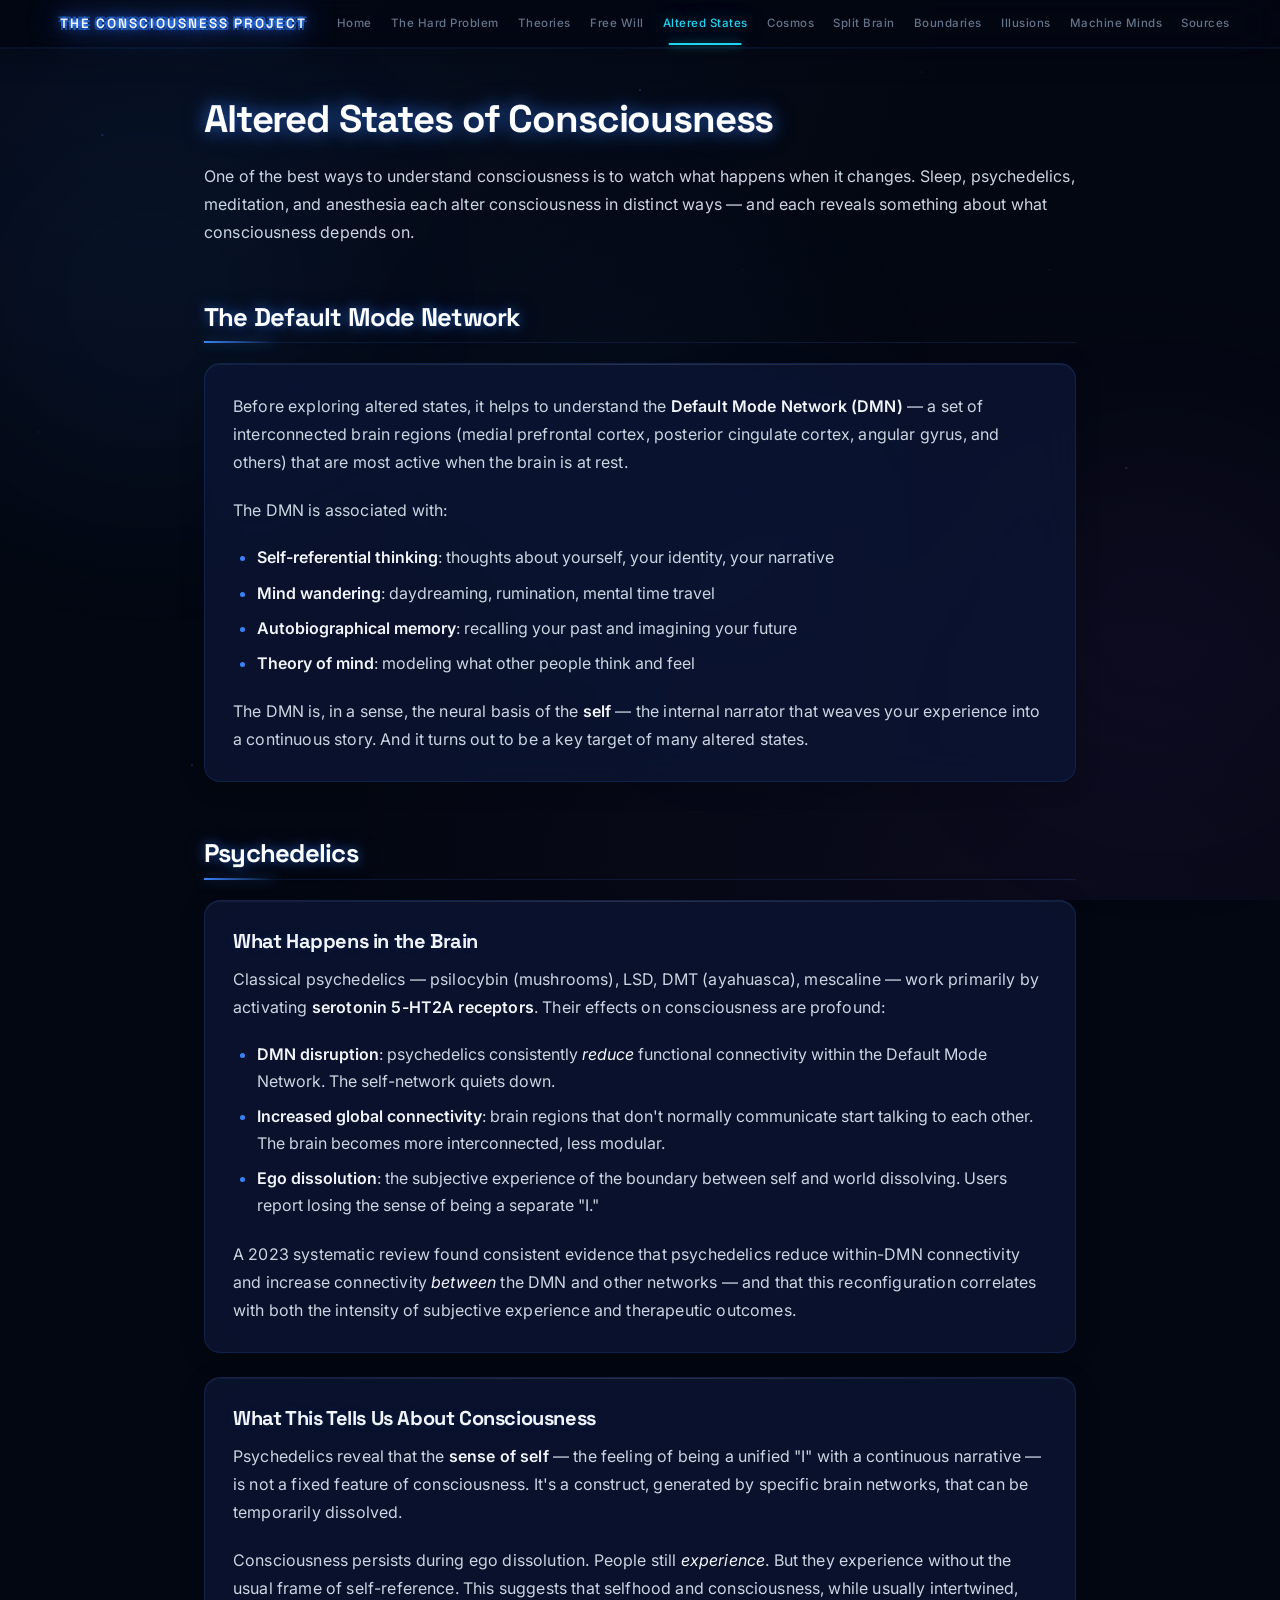
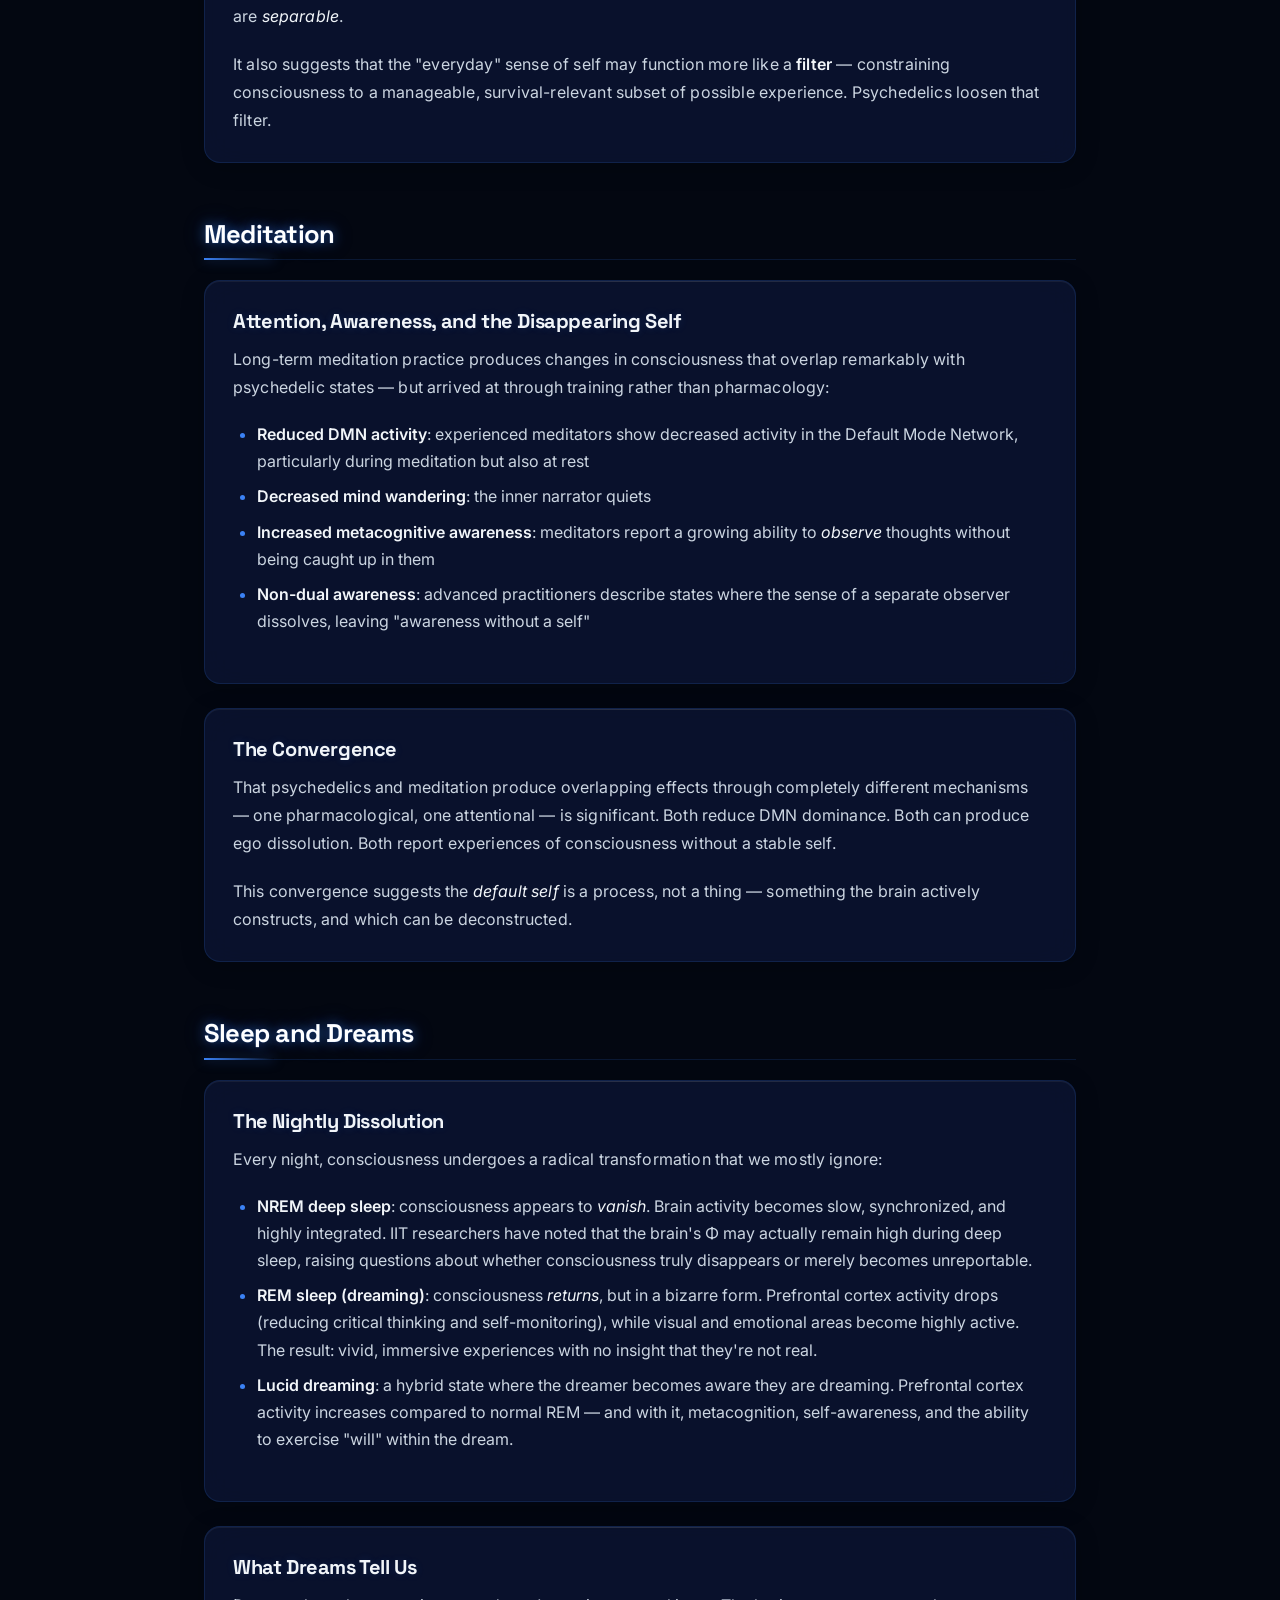
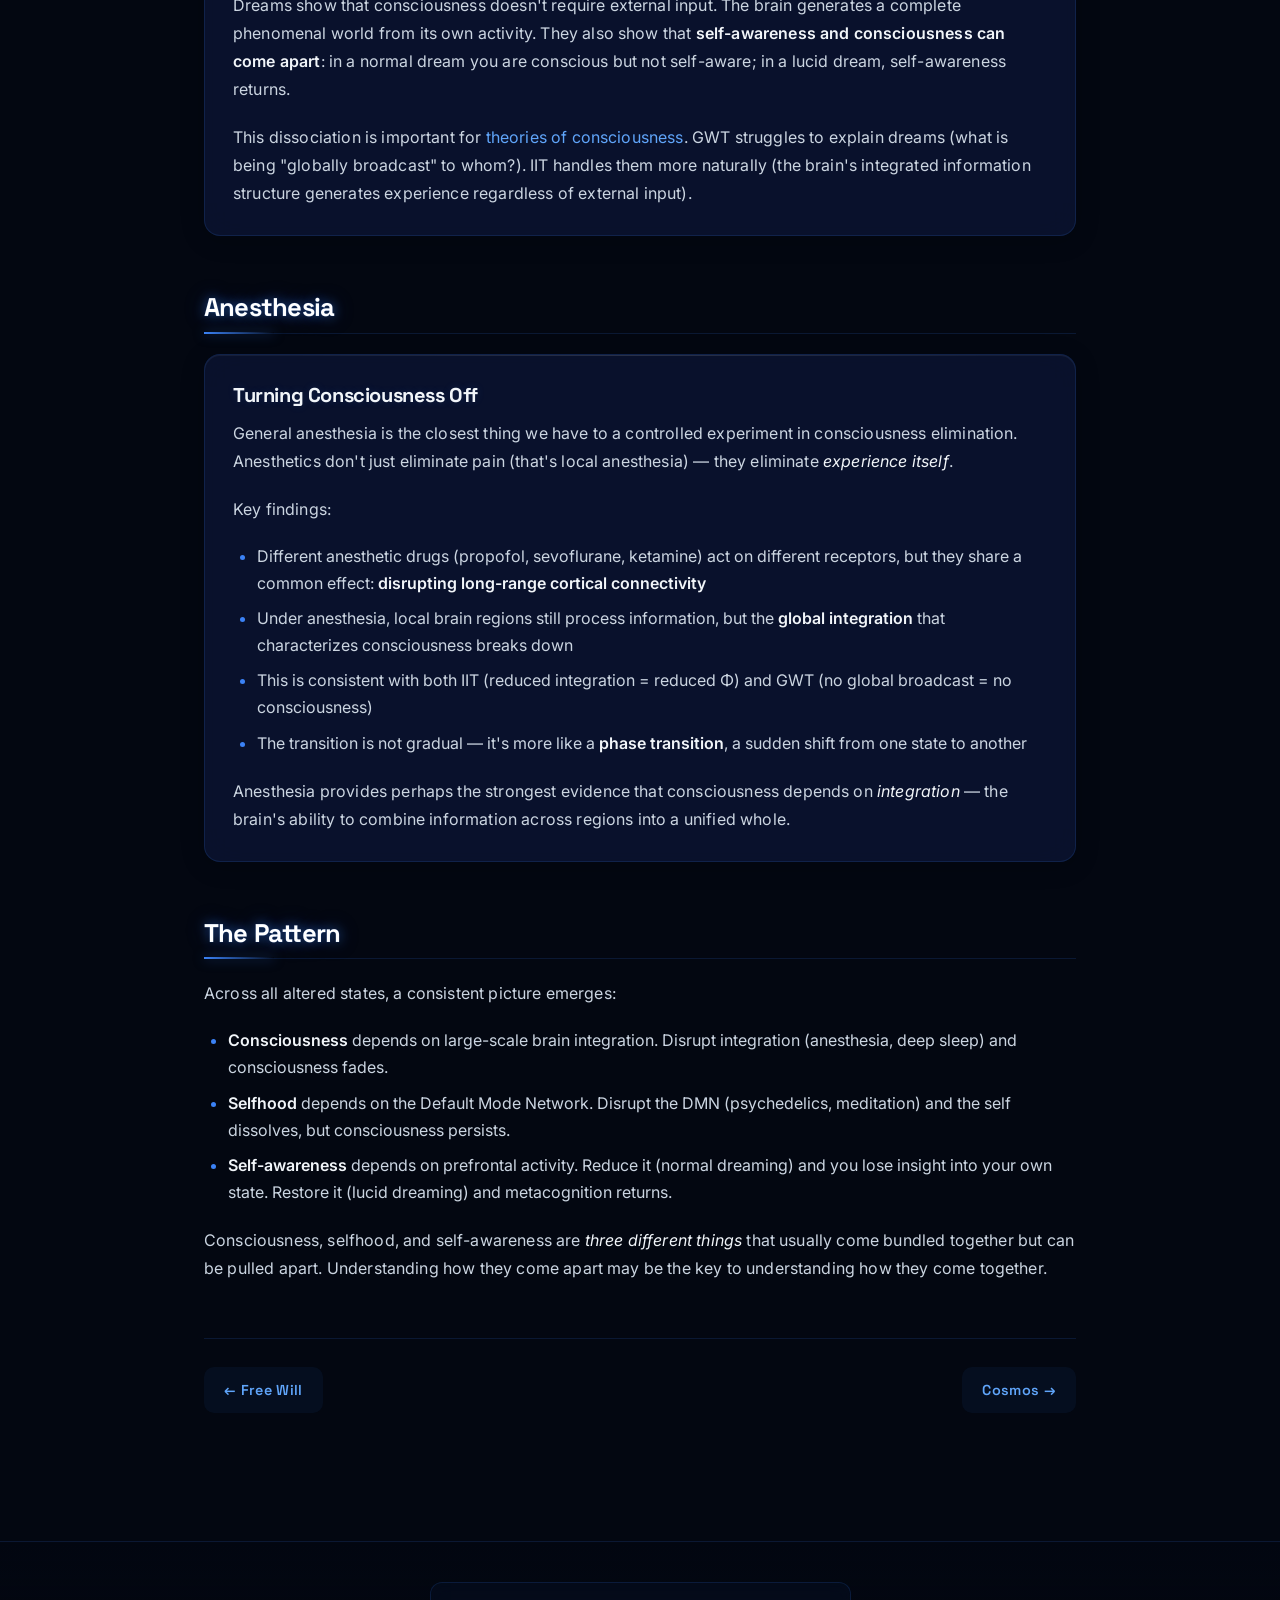
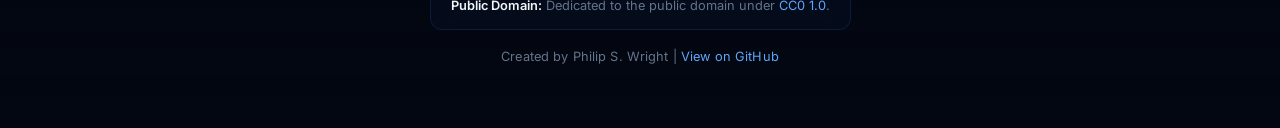
==== commit 9d9b94a1: "feat: complete visual overhaul with real 3D glow effects and Space Grotesk Space Grotesk display fon" ====
--- a/altered-states.html
+++ b/altered-states.html
@@ -5,9 +5,6 @@
   <meta name="viewport" content="width=device-width, initial-scale=1.0">
   <title>Altered States | The Consciousness Project</title>
   <meta name="description" content="Psychedelics, meditation, sleep, and anesthesia — states that change consciousness and what they reveal about the mind.">
-  <link rel="preconnect" href="https://fonts.googleapis.com">
-  <link rel="preconnect" href="https://fonts.gstatic.com" crossorigin>
-  <link href="https://fonts.googleapis.com/css2?family=Inter:wght@300;400;500;600;700&display=swap" rel="stylesheet">
   <link rel="stylesheet" href="style.css">
 </head>
 <body>
--- a/style.css
+++ b/style.css
@@ -1,9 +1,9 @@
 /* ============================================
-   The Consciousness Project — Premium Theme
-   Inspired by bluetoothdefense.com aesthetic
-   ============================================ */
-
-/* === Base Reset === */
+   The Consciousness Project — Premium Dark Theme
+   ============================================ */
+
+@import url('https://fonts.googleapis.com/css2?family=Space+Grotesk:wght@400;500;600;700&family=Inter:wght@300;400;500;600;700&display=swap');
+
 *, *::before, *::after {
   box-sizing: border-box;
   margin: 0;
@@ -11,46 +11,32 @@
 }
 
 :root {
-  --bg-deep: #060b18;
+  --bg-deep: #030711;
   --bg: #0a1128;
-  --bg-card: rgba(15, 25, 55, 0.65);
-  --bg-card-hover: rgba(20, 35, 75, 0.7);
-
-  /* Primary palette */
-  --blue: #00bfff;
-  --blue-dim: #1a7aad;
-  --blue-glow: rgba(0, 191, 255, 0.15);
-  --blue-glow-strong: rgba(0, 191, 255, 0.35);
-  --cyan: #00e5ff;
+  --bg-card: rgba(12, 22, 52, 0.75);
+  --bg-card-hover: rgba(18, 32, 72, 0.85);
+
+  --blue: #3b82f6;
+  --blue-bright: #60a5fa;
+  --blue-dim: #1d4ed8;
+  --cyan: #22d3ee;
   --purple: #a855f7;
-  --purple-glow: rgba(168, 85, 247, 0.15);
-  --accent: #ff4466;
-  --accent-glow: rgba(255, 68, 102, 0.15);
-  --green: #22d3ee;
-  --green-glow: rgba(34, 211, 238, 0.15);
+  --accent: #f43f5e;
+  --green: #10b981;
   --amber: #f59e0b;
-  --amber-glow: rgba(245, 158, 11, 0.15);
+  --indigo: #6366f1;
   --rose: #f43f5e;
-  --rose-glow: rgba(244, 63, 94, 0.15);
-  --emerald: #10b981;
-  --emerald-glow: rgba(16, 185, 129, 0.15);
-  --indigo: #6366f1;
-  --indigo-glow: rgba(99, 102, 241, 0.15);
-
-  /* Text */
-  --text: #c8d6e5;
-  --text-bright: #edf2f7;
-  --text-dim: #7f8c9b;
-
-  /* Borders & glass */
-  --border: rgba(0, 191, 255, 0.12);
-  --border-glow: rgba(0, 191, 255, 0.3);
-  --glass: rgba(255, 255, 255, 0.04);
-  --glass-strong: rgba(255, 255, 255, 0.07);
-
-  /* Radius */
-  --radius: 14px;
-  --radius-lg: 20px;
+
+  --text: #cbd5e1;
+  --text-bright: #f1f5f9;
+  --text-dim: #64748b;
+
+  --border: rgba(59, 130, 246, 0.15);
+  --border-bright: rgba(59, 130, 246, 0.35);
+  --glass: rgba(255, 255, 255, 0.03);
+  --glass-strong: rgba(255, 255, 255, 0.06);
+
+  --radius: 16px;
 }
 
 html {
@@ -59,136 +45,131 @@
 }
 
 body {
-  font-family: Inter, -apple-system, BlinkMacSystemFont, "Segoe UI", Roboto, sans-serif;
-  line-height: 1.75;
+  font-family: 'Inter', -apple-system, BlinkMacSystemFont, "Segoe UI", sans-serif;
+  font-weight: 400;
+  line-height: 1.7;
   color: var(--text);
   background-color: var(--bg-deep);
   background-image:
-    radial-gradient(ellipse at 20% 0%, rgba(0, 100, 255, 0.08) 0%, transparent 50%),
-    radial-gradient(ellipse at 80% 100%, rgba(100, 0, 255, 0.06) 0%, transparent 50%);
+    radial-gradient(ellipse at 15% 0%, rgba(59, 130, 246, 0.07) 0%, transparent 50%),
+    radial-gradient(ellipse at 85% 100%, rgba(168, 85, 247, 0.05) 0%, transparent 50%);
   background-attachment: fixed;
   min-height: 100vh;
   -webkit-font-smoothing: antialiased;
   -moz-osx-font-smoothing: grayscale;
   text-rendering: optimizeLegibility;
+  font-feature-settings: "kern" 1, "liga" 1;
   overflow-x: hidden;
 }
 
-/* === Ambient Particles (fixed background) === */
+/* === Ambient Starfield === */
 body::before {
   content: '';
   position: fixed;
-  top: 0;
-  left: 0;
-  width: 100%;
-  height: 100%;
+  inset: 0;
   pointer-events: none;
   z-index: 0;
   background-image:
-    radial-gradient(1.5px 1.5px at 10% 20%, rgba(0, 191, 255, 0.35), transparent),
-    radial-gradient(1px 1px at 30% 65%, rgba(168, 85, 247, 0.25), transparent),
-    radial-gradient(1.5px 1.5px at 55% 15%, rgba(0, 229, 255, 0.3), transparent),
-    radial-gradient(1px 1px at 70% 80%, rgba(0, 191, 255, 0.25), transparent),
-    radial-gradient(1px 1px at 85% 35%, rgba(168, 85, 247, 0.2), transparent),
-    radial-gradient(1.5px 1.5px at 20% 90%, rgba(0, 229, 255, 0.25), transparent),
-    radial-gradient(1px 1px at 45% 45%, rgba(0, 191, 255, 0.2), transparent),
-    radial-gradient(1.5px 1.5px at 90% 55%, rgba(0, 229, 255, 0.25), transparent),
-    radial-gradient(1px 1px at 5% 50%, rgba(168, 85, 247, 0.2), transparent),
-    radial-gradient(1px 1px at 60% 35%, rgba(0, 191, 255, 0.15), transparent),
-    radial-gradient(1px 1px at 75% 10%, rgba(168, 85, 247, 0.2), transparent),
-    radial-gradient(1.5px 1.5px at 40% 80%, rgba(0, 229, 255, 0.2), transparent);
-  animation: starfield 25s ease-in-out infinite alternate;
+    radial-gradient(1.5px 1.5px at 8% 15%, rgba(59, 130, 246, 0.4), transparent),
+    radial-gradient(1px 1px at 25% 60%, rgba(168, 85, 247, 0.3), transparent),
+    radial-gradient(1.5px 1.5px at 50% 10%, rgba(96, 165, 250, 0.35), transparent),
+    radial-gradient(1px 1px at 65% 75%, rgba(59, 130, 246, 0.3), transparent),
+    radial-gradient(1px 1px at 82% 30%, rgba(168, 85, 247, 0.25), transparent),
+    radial-gradient(1.5px 1.5px at 15% 85%, rgba(96, 165, 250, 0.3), transparent),
+    radial-gradient(1px 1px at 42% 42%, rgba(59, 130, 246, 0.2), transparent),
+    radial-gradient(1.5px 1.5px at 88% 52%, rgba(96, 165, 250, 0.3), transparent),
+    radial-gradient(1px 1px at 3% 48%, rgba(168, 85, 247, 0.25), transparent),
+    radial-gradient(1px 1px at 58% 30%, rgba(59, 130, 246, 0.2), transparent),
+    radial-gradient(1px 1px at 72% 8%, rgba(168, 85, 247, 0.25), transparent),
+    radial-gradient(1.5px 1.5px at 35% 78%, rgba(96, 165, 250, 0.25), transparent);
+  animation: starfield 30s ease-in-out infinite alternate;
 }
 
 body::after {
   content: '';
   position: fixed;
-  top: 0;
-  left: 0;
-  width: 100%;
-  height: 100%;
+  inset: 0;
   pointer-events: none;
   z-index: 0;
-  background:
-    radial-gradient(600px circle at var(--mouse-x, 50%) var(--mouse-y, 50%), rgba(0, 191, 255, 0.04), transparent 40%);
-  transition: background 0.3s ease;
+  background: radial-gradient(800px circle at var(--mouse-x, 50%) var(--mouse-y, 50%),
+    rgba(59, 130, 246, 0.04), transparent 40%);
 }
 
 @keyframes starfield {
-  0% { opacity: 0.5; transform: translateY(0) scale(1); }
-  50% { opacity: 0.8; }
-  100% { opacity: 1; transform: translateY(-15px) scale(1.01); }
-}
-
-/* === Floating Orbs (decorative) === */
+  0% { opacity: 0.4; transform: translateY(0); }
+  100% { opacity: 1; transform: translateY(-20px); }
+}
+
+/* === Floating Orbs === */
 .orb {
   position: fixed;
   border-radius: 50%;
   pointer-events: none;
   z-index: 0;
-  filter: blur(80px);
-  opacity: 0.4;
+  filter: blur(100px);
+  opacity: 0.5;
 }
 
 .orb-1 {
-  width: 400px;
-  height: 400px;
-  background: radial-gradient(circle, rgba(0, 191, 255, 0.15), transparent 70%);
-  top: 10%;
-  left: -5%;
-  animation: orbFloat1 20s ease-in-out infinite;
+  width: 500px;
+  height: 500px;
+  background: radial-gradient(circle, rgba(59, 130, 246, 0.2), transparent 70%);
+  top: 5%;
+  left: -8%;
+  animation: orbFloat1 22s ease-in-out infinite;
 }
 
 .orb-2 {
+  width: 450px;
+  height: 450px;
+  background: radial-gradient(circle, rgba(168, 85, 247, 0.15), transparent 70%);
+  bottom: 5%;
+  right: -8%;
+  animation: orbFloat2 28s ease-in-out infinite;
+}
+
+.orb-3 {
   width: 350px;
   height: 350px;
-  background: radial-gradient(circle, rgba(168, 85, 247, 0.12), transparent 70%);
-  bottom: 10%;
-  right: -5%;
-  animation: orbFloat2 25s ease-in-out infinite;
-}
-
-.orb-3 {
-  width: 300px;
-  height: 300px;
-  background: radial-gradient(circle, rgba(0, 229, 255, 0.1), transparent 70%);
-  top: 50%;
-  left: 50%;
-  animation: orbFloat3 18s ease-in-out infinite;
+  background: radial-gradient(circle, rgba(96, 165, 250, 0.12), transparent 70%);
+  top: 45%;
+  left: 45%;
+  animation: orbFloat3 20s ease-in-out infinite;
 }
 
 @keyframes orbFloat1 {
   0%, 100% { transform: translate(0, 0); }
-  33% { transform: translate(40px, 30px); }
-  66% { transform: translate(-20px, 50px); }
+  33% { transform: translate(50px, 40px); }
+  66% { transform: translate(-30px, 60px); }
 }
 
 @keyframes orbFloat2 {
   0%, 100% { transform: translate(0, 0); }
-  33% { transform: translate(-30px, -40px); }
-  66% { transform: translate(20px, -20px); }
+  33% { transform: translate(-40px, -50px); }
+  66% { transform: translate(25px, -25px); }
 }
 
 @keyframes orbFloat3 {
   0%, 100% { transform: translate(-50%, -50%); }
-  33% { transform: translate(-45%, -55%); }
-  66% { transform: translate(-55%, -45%); }
-}
-
-/* === Navigation === */
+  33% { transform: translate(-42%, -58%); }
+  66% { transform: translate(-58%, -42%); }
+}
+
+/* ============================================
+   NAVIGATION — Glass morphism
+   ============================================ */
 nav {
-  background: rgba(6, 11, 24, 0.8);
-  backdrop-filter: blur(24px) saturate(1.5);
-  -webkit-backdrop-filter: blur(24px) saturate(1.5);
-  padding: 0;
+  background: rgba(3, 7, 17, 0.85);
+  backdrop-filter: blur(24px) saturate(1.8);
+  -webkit-backdrop-filter: blur(24px) saturate(1.8);
   position: sticky;
   top: 0;
   z-index: 100;
-  border-bottom: 1px solid var(--border);
+  border-bottom: 1px solid rgba(59, 130, 246, 0.1);
   box-shadow:
-    0 1px 0 rgba(0, 191, 255, 0.05),
-    0 4px 30px rgba(0, 0, 0, 0.3),
-    0 0 40px rgba(0, 100, 255, 0.06);
+    0 1px 0 rgba(59, 130, 246, 0.06),
+    0 4px 30px rgba(0, 0, 0, 0.4),
+    0 0 50px rgba(59, 130, 246, 0.04);
 }
 
 nav .nav-inner {
@@ -197,51 +178,65 @@
   display: flex;
   align-items: center;
   flex-wrap: wrap;
-  gap: 0;
-}
-
+}
+
+/* === GLOWING SITE TITLE — matches bluetoothdefense brand-text-glow === */
 nav .site-title {
   color: #fff;
+  font-family: 'Space Grotesk', sans-serif;
   font-size: 0.85rem;
   font-weight: 700;
   padding: 0.75rem 1.25rem;
   text-decoration: none;
-  letter-spacing: 1.5px;
+  letter-spacing: 2px;
   text-transform: uppercase;
   text-shadow:
-    0 0 10px rgba(0, 191, 255, 0.6),
-    0 0 20px rgba(0, 191, 255, 0.4),
-    0 0 40px rgba(0, 191, 255, 0.2);
-  -webkit-text-stroke: 0.5px rgba(0, 191, 255, 0.3);
-  transition: text-shadow 0.3s;
+    0 0 10px #3b82f6cc,
+    0 0 20px #3b82f699,
+    0 0 30px #3b82f666,
+    0 0 40px #3b82f64d,
+    -2px -2px 0 #3b82f680,
+    2px -2px 0 #3b82f680,
+    -2px 2px 0 #3b82f680,
+    2px 2px 0 #3b82f680,
+    0 4px 15px rgba(0, 0, 0, 0.3);
+  -webkit-text-stroke: 0.5px rgba(59, 130, 246, 0.5);
+  filter: drop-shadow(0 0 15px rgba(59, 130, 246, 0.5));
+  transition: all 0.3s;
 }
 
 nav .site-title:hover {
+  filter: drop-shadow(0 0 25px rgba(59, 130, 246, 0.7));
   text-shadow:
-    0 0 10px rgba(0, 191, 255, 0.8),
-    0 0 25px rgba(0, 191, 255, 0.5),
-    0 0 50px rgba(0, 191, 255, 0.3);
+    0 0 12px #3b82f6ee,
+    0 0 25px #3b82f6bb,
+    0 0 40px #3b82f688,
+    0 0 60px #3b82f655,
+    -2px -2px 0 #3b82f6aa,
+    2px -2px 0 #3b82f6aa,
+    -2px 2px 0 #3b82f6aa,
+    2px 2px 0 #3b82f6aa;
 }
 
 nav a {
   color: var(--text-dim);
   text-decoration: none;
-  padding: 0.7rem 0.65rem;
-  font-size: 0.75rem;
+  padding: 0.7rem 0.6rem;
+  font-size: 0.72rem;
   font-weight: 500;
-  letter-spacing: 0.4px;
+  letter-spacing: 0.5px;
   transition: color 0.3s, text-shadow 0.3s;
   position: relative;
 }
 
 nav a:hover {
-  color: var(--blue);
-  text-shadow: 0 0 12px var(--blue-glow-strong);
+  color: var(--blue-bright);
+  text-shadow: 0 0 15px rgba(59, 130, 246, 0.5);
 }
 
 nav a.active {
   color: var(--cyan);
-  text-shadow: 0 0 15px rgba(0, 229, 255, 0.5);
+  text-shadow: 0 0 18px rgba(34, 211, 238, 0.6);
 }
 
 nav a.active::after {
@@ -250,27 +245,32 @@
   bottom: 0;
   left: 50%;
   transform: translateX(-50%);
-  width: 60%;
+  width: 70%;
   height: 2px;
   background: var(--cyan);
+  box-shadow: 0 0 10px rgba(34, 211, 238, 0.7);
   border-radius: 1px;
-  box-shadow: 0 0 8px rgba(0, 229, 255, 0.5);
-}
-
-/* === Layout === */
+}
+
+/* ============================================
+   LAYOUT
+   ============================================ */
 .container {
-  max-width: 900px;
+  max-width: 920px;
   margin: 0 auto;
   padding: 3rem 1.5rem 4rem;
   position: relative;
   z-index: 1;
 }
 
-/* === Hero === */
+/* ============================================
+   HERO — dramatic, 3D, cinematic
+   ============================================ */
 .hero {
-  background: linear-gradient(135deg, var(--bg-deep) 0%, #0d1f4a 40%, #120a30 70%, #0a1128 100%);
+  background:
+    linear-gradient(135deg, #030711 0%, #0c1a3d 35%, #15083a 60%, #0a1128 100%);
   color: #fff;
-  padding: 6rem 1.5rem 5rem;
+  padding: 7rem 1.5rem 6rem;
   text-align: center;
   position: relative;
   overflow: hidden;
@@ -280,15 +280,15 @@
 .hero::before {
   content: '';
   position: absolute;
-  top: -50%;
-  left: -50%;
-  width: 200%;
-  height: 200%;
+  top: -60%;
+  left: -60%;
+  width: 220%;
+  height: 220%;
   background:
-    radial-gradient(circle at 30% 40%, rgba(0, 191, 255, 0.12) 0%, transparent 40%),
-    radial-gradient(circle at 70% 60%, rgba(168, 85, 247, 0.1) 0%, transparent 40%),
-    radial-gradient(circle at 50% 80%, rgba(0, 229, 255, 0.06) 0%, transparent 30%);
-  animation: heroGlow 10s ease-in-out infinite alternate;
+    radial-gradient(circle at 25% 35%, rgba(59, 130, 246, 0.15) 0%, transparent 40%),
+    radial-gradient(circle at 75% 65%, rgba(168, 85, 247, 0.12) 0%, transparent 40%),
+    radial-gradient(circle at 50% 85%, rgba(96, 165, 250, 0.08) 0%, transparent 30%);
+  animation: heroGlow 12s ease-in-out infinite alternate;
 }
 
 .hero::after {
@@ -297,164 +297,156 @@
   bottom: 0;
   left: 0;
   right: 0;
-  height: 120px;
+  height: 150px;
   background: linear-gradient(to top, var(--bg-deep), transparent);
   z-index: 2;
 }
 
 @keyframes heroGlow {
   0% { transform: translate(0, 0) scale(1) rotate(0deg); }
-  100% { transform: translate(-3%, 3%) scale(1.08) rotate(1deg); }
-}
-
+  100% { transform: translate(-4%, 4%) scale(1.1) rotate(1.5deg); }
+}
+
+/* Author name above title */
+.hero .author-name {
+  font-family: 'Space Grotesk', sans-serif;
+  font-size: 0.8rem;
+  font-weight: 600;
+  letter-spacing: 3px;
+  text-transform: uppercase;
+  color: var(--blue-bright);
+  margin-bottom: 1.5rem;
+  position: relative;
+  z-index: 3;
+  text-shadow:
+    0 0 12px rgba(59, 130, 246, 0.6),
+    0 0 24px rgba(59, 130, 246, 0.3);
+  animation: fadeSlideUp 0.8s ease-out both;
+}
+
+/* Badge */
 .hero .badge {
   display: inline-flex;
   align-items: center;
   gap: 0.5rem;
-  font-size: 0.75rem;
+  font-family: 'Space Grotesk', sans-serif;
+  font-size: 0.7rem;
   letter-spacing: 2.5px;
   text-transform: uppercase;
-  color: var(--blue);
-  margin-bottom: 1.5rem;
+  color: var(--blue-bright);
+  margin-bottom: 2rem;
   position: relative;
   z-index: 3;
-  background: rgba(0, 191, 255, 0.08);
-  border: 1px solid rgba(0, 191, 255, 0.2);
-  padding: 0.4rem 1.2rem;
+  background: rgba(59, 130, 246, 0.08);
+  border: 1px solid rgba(59, 130, 246, 0.2);
+  padding: 0.45rem 1.4rem;
   border-radius: 100px;
   backdrop-filter: blur(8px);
-  animation: fadeSlideUp 0.8s ease-out both;
+  animation: fadeSlideUp 0.8s ease-out 0.05s both;
 }
 
 .hero .badge::before {
   content: '';
-  width: 6px;
-  height: 6px;
+  width: 7px;
+  height: 7px;
   background: var(--cyan);
   border-radius: 50%;
   animation: statusPulse 2s ease-in-out infinite;
-  box-shadow: 0 0 8px rgba(0, 229, 255, 0.6);
+  box-shadow: 0 0 10px rgba(34, 211, 238, 0.7);
 }
 
 @keyframes statusPulse {
   0%, 100% { opacity: 1; transform: scale(1); }
-  50% { opacity: 0.4; transform: scale(0.8); }
-}
-
+  50% { opacity: 0.3; transform: scale(0.7); }
+}
+
+/* === HERO TITLE — heavy 3D glow === */
 .hero h1 {
-  font-size: 3.2rem;
-  margin-bottom: 1rem;
-  letter-spacing: -1px;
+  font-family: 'Space Grotesk', sans-serif;
+  font-size: 3.8rem;
   font-weight: 700;
+  margin-bottom: 1.25rem;
+  letter-spacing: -2px;
+  line-height: 1.1;
   color: #fff;
   text-shadow:
-    0 0 30px rgba(0, 191, 255, 0.4),
-    0 0 60px rgba(0, 191, 255, 0.15),
-    0 4px 12px rgba(0, 0, 0, 0.4);
+    0 0 10px #3b82f6cc,
+    0 0 25px #3b82f699,
+    0 0 50px #3b82f655,
+    0 0 80px #3b82f633,
+    0 4px 12px rgba(0, 0, 0, 0.5);
+  -webkit-text-stroke: 0.5px rgba(59, 130, 246, 0.4);
+  filter: drop-shadow(0 0 20px rgba(59, 130, 246, 0.4));
   position: relative;
   z-index: 3;
-  line-height: 1.15;
-  animation: fadeSlideUp 0.8s ease-out 0.1s both;
+  animation: fadeSlideUp 0.9s ease-out 0.1s both;
 }
 
 .hero .subtitle {
-  font-size: 1.25rem;
-  opacity: 0.85;
+  font-size: 1.3rem;
+  font-weight: 300;
   font-style: italic;
   max-width: 650px;
   margin: 0 auto;
   position: relative;
   z-index: 3;
   color: var(--text);
-  line-height: 1.7;
-  animation: fadeSlideUp 0.8s ease-out 0.2s both;
+  line-height: 1.8;
+  letter-spacing: 0.02em;
+  animation: fadeSlideUp 0.9s ease-out 0.2s both;
 }
 
 .hero .hero-cta {
-  margin-top: 2.5rem;
+  margin-top: 3rem;
   position: relative;
   z-index: 3;
-  animation: fadeSlideUp 0.8s ease-out 0.35s both;
+  animation: fadeSlideUp 0.9s ease-out 0.35s both;
 }
 
 .hero .hero-cta a {
   display: inline-flex;
   align-items: center;
-  gap: 0.5rem;
-  background: linear-gradient(135deg, var(--blue), #0099dd);
+  gap: 0.6rem;
+  font-family: 'Space Grotesk', sans-serif;
+  background: linear-gradient(135deg, var(--blue), var(--blue-dim));
   color: #fff;
-  padding: 0.8rem 2rem;
+  padding: 0.9rem 2.4rem;
   border-radius: 100px;
   font-weight: 600;
   font-size: 0.9rem;
-  letter-spacing: 0.5px;
+  letter-spacing: 0.8px;
   text-decoration: none;
-  border: 1px solid rgba(0, 191, 255, 0.3);
+  text-transform: uppercase;
+  border: 1px solid rgba(59, 130, 246, 0.4);
   box-shadow:
-    0 0 20px rgba(0, 191, 255, 0.25),
-    0 4px 15px rgba(0, 0, 0, 0.3);
-  transition: all 0.3s ease;
+    0 0 25px rgba(59, 130, 246, 0.3),
+    0 4px 20px rgba(0, 0, 0, 0.4),
+    inset 0 1px 0 rgba(255, 255, 255, 0.1);
+  transition: all 0.35s cubic-bezier(0.16, 1, 0.3, 1);
 }
 
 .hero .hero-cta a:hover {
-  transform: translateY(-2px);
+  transform: translateY(-3px) scale(1.02);
   box-shadow:
-    0 0 35px rgba(0, 191, 255, 0.35),
-    0 8px 25px rgba(0, 0, 0, 0.3);
+    0 0 40px rgba(59, 130, 246, 0.45),
+    0 8px 30px rgba(0, 0, 0, 0.4),
+    inset 0 1px 0 rgba(255, 255, 255, 0.15);
   text-shadow: none;
 }
 
-/* === Entrance Animations === */
+/* ============================================
+   ENTRANCE ANIMATIONS
+   ============================================ */
 @keyframes fadeSlideUp {
-  0% {
-    opacity: 0;
-    transform: translateY(25px);
-    filter: blur(4px);
-  }
-  100% {
-    opacity: 1;
-    transform: translateY(0);
-    filter: blur(0);
-  }
-}
-
-@keyframes fadeSlideLeft {
-  0% {
-    opacity: 0;
-    transform: translateX(-30px);
-    filter: blur(4px);
-  }
-  100% {
-    opacity: 1;
-    transform: translateX(0);
-    filter: blur(0);
-  }
-}
-
-@keyframes fadeSlideRight {
-  0% {
-    opacity: 0;
-    transform: translateX(30px);
-    filter: blur(4px);
-  }
-  100% {
-    opacity: 1;
-    transform: translateX(0);
-    filter: blur(0);
-  }
-}
-
-@keyframes fadeIn {
-  0% { opacity: 0; filter: blur(6px); }
-  100% { opacity: 1; filter: blur(0); }
-}
-
-/* Scroll-triggered animation classes */
+  0% { opacity: 0; transform: translateY(30px); filter: blur(8px); }
+  100% { opacity: 1; transform: translateY(0); filter: blur(0); }
+}
+
 .animate-on-scroll {
   opacity: 0;
-  transform: translateY(30px);
-  filter: blur(4px);
-  transition: all 0.7s cubic-bezier(0.16, 1, 0.3, 1);
+  transform: translateY(35px);
+  filter: blur(6px);
+  transition: all 0.8s cubic-bezier(0.16, 1, 0.3, 1);
 }
 
 .animate-on-scroll.visible {
@@ -463,23 +455,6 @@
   filter: blur(0);
 }
 
-.animate-on-scroll.slide-left {
-  transform: translateX(-30px) translateY(0);
-}
-
-.animate-on-scroll.slide-left.visible {
-  transform: translateX(0) translateY(0);
-}
-
-.animate-on-scroll.slide-right {
-  transform: translateX(30px) translateY(0);
-}
-
-.animate-on-scroll.slide-right.visible {
-  transform: translateX(0) translateY(0);
-}
-
-/* Stagger delays for children */
 .stagger-1 { transition-delay: 0.05s; }
 .stagger-2 { transition-delay: 0.1s; }
 .stagger-3 { transition-delay: 0.15s; }
@@ -492,31 +467,40 @@
 .stagger-10 { transition-delay: 0.5s; }
 .stagger-11 { transition-delay: 0.55s; }
 
-/* === Headings === */
+/* ============================================
+   TYPOGRAPHY — Space Grotesk headings, Inter body
+   ============================================ */
 h1, h2, h3 {
+  font-family: 'Space Grotesk', sans-serif;
   color: var(--text-bright);
-  line-height: 1.25;
-  letter-spacing: -0.02em;
-  font-weight: 600;
+  line-height: 1.2;
+  letter-spacing: -0.03em;
+  font-weight: 700;
 }
 
 h1 {
-  font-size: 2.2rem;
-  margin-bottom: 1rem;
+  font-size: 2.4rem;
+  margin-bottom: 1.25rem;
+  color: #fff;
   text-shadow:
-    0 0 25px var(--blue-glow),
-    0 0 50px rgba(0, 191, 255, 0.08);
+    0 0 15px rgba(59, 130, 246, 0.5),
+    0 0 35px rgba(59, 130, 246, 0.2),
+    0 3px 8px rgba(0, 0, 0, 0.4);
+  -webkit-text-stroke: 0.3px rgba(59, 130, 246, 0.3);
+  filter: drop-shadow(0 0 10px rgba(59, 130, 246, 0.25));
 }
 
 h2 {
-  font-size: 1.5rem;
+  font-size: 1.6rem;
   margin: 3.5rem 0 1.25rem;
   padding-bottom: 0.6rem;
   border-bottom: 1px solid var(--border);
-  color: var(--blue);
+  color: #fff;
   text-shadow:
-    0 0 15px var(--blue-glow-strong),
-    0 0 30px var(--blue-glow);
+    0 0 12px rgba(59, 130, 246, 0.6),
+    0 0 24px rgba(59, 130, 246, 0.25),
+    0 2px 6px rgba(0, 0, 0, 0.3);
+  -webkit-text-stroke: 0.3px rgba(59, 130, 246, 0.25);
   position: relative;
 }
 
@@ -525,48 +509,46 @@
   position: absolute;
   bottom: -1px;
   left: 0;
-  width: 60px;
+  width: 70px;
   height: 2px;
   background: linear-gradient(to right, var(--blue), transparent);
-  border-radius: 1px;
-  box-shadow: 0 0 10px var(--blue-glow-strong);
+  box-shadow: 0 0 12px rgba(59, 130, 246, 0.5);
 }
 
 h3 {
-  font-size: 1.2rem;
+  font-size: 1.25rem;
   margin: 1.75rem 0 0.75rem;
-  color: var(--cyan);
-  text-shadow: 0 0 10px rgba(0, 229, 255, 0.15);
-}
-
-/* === Body Text === */
+  color: var(--text-bright);
+  letter-spacing: -0.02em;
+  text-shadow: 0 0 8px rgba(59, 130, 246, 0.15);
+}
+
 p {
   margin-bottom: 1.25rem;
-  line-height: 1.8;
-}
-
-strong {
-  color: var(--text-bright);
-  font-weight: 600;
-}
-
-em {
-  color: var(--text-bright);
-}
-
-/* === Links === */
+  letter-spacing: 0.01em;
+  line-height: 1.75;
+}
+
+strong { color: var(--text-bright); font-weight: 600; }
+em { color: var(--text-bright); }
+
+/* ============================================
+   LINKS
+   ============================================ */
 a {
-  color: var(--blue);
+  color: var(--blue-bright);
   text-decoration: none;
   transition: color 0.25s, text-shadow 0.25s;
 }
 
 a:hover {
   color: var(--cyan);
-  text-shadow: 0 0 12px var(--blue-glow);
-}
-
-/* === Card Grid (Home page) === */
+  text-shadow: 0 0 12px rgba(59, 130, 246, 0.4);
+}
+
+/* ============================================
+   CARD GRID
+   ============================================ */
 .card-grid {
   display: grid;
   grid-template-columns: repeat(auto-fill, minmax(380px, 1fr));
@@ -574,23 +556,27 @@
   margin: 2rem 0;
 }
 
-/* === Cards (Glassmorphism) === */
+/* ============================================
+   CARDS — floating glass panels
+   ============================================ */
 .card {
   background: var(--bg-card);
-  backdrop-filter: blur(16px) saturate(1.3);
-  -webkit-backdrop-filter: blur(16px) saturate(1.3);
+  backdrop-filter: blur(20px) saturate(1.5);
+  -webkit-backdrop-filter: blur(20px) saturate(1.5);
   border-radius: var(--radius);
   padding: 1.75rem;
   margin-bottom: 1.5rem;
   border: 1px solid var(--border);
   box-shadow:
-    0 0 20px rgba(0, 100, 255, 0.05),
-    inset 0 1px 0 var(--glass);
-  transition: all 0.4s cubic-bezier(0.16, 1, 0.3, 1);
+    0 4px 24px rgba(0, 0, 0, 0.2),
+    0 0 1px rgba(59, 130, 246, 0.1),
+    inset 0 1px 0 var(--glass-strong);
+  transition: all 0.5s cubic-bezier(0.16, 1, 0.3, 1);
   position: relative;
   overflow: hidden;
 }
 
+/* Top shimmer line */
 .card::before {
   content: '';
   position: absolute;
@@ -598,125 +584,120 @@
   left: 0;
   right: 0;
   height: 1px;
-  background: linear-gradient(90deg, transparent, var(--glass-strong), transparent);
+  background: linear-gradient(90deg, transparent 10%, rgba(255, 255, 255, 0.08) 50%, transparent 90%);
 }
 
 .card:hover {
-  border-color: var(--border-glow);
+  border-color: var(--border-bright);
   box-shadow:
-    0 0 40px rgba(0, 191, 255, 0.12),
-    0 8px 32px rgba(0, 0, 0, 0.2),
-    inset 0 1px 0 var(--glass-strong);
-  transform: translateY(-4px);
+    0 8px 40px rgba(59, 130, 246, 0.15),
+    0 20px 60px rgba(0, 0, 0, 0.3),
+    inset 0 1px 0 rgba(255, 255, 255, 0.08);
+  transform: translateY(-6px);
   background: var(--bg-card-hover);
 }
 
-.card h3 {
-  margin-top: 0;
-  transition: color 0.3s;
-}
-
-.card h3 a {
-  text-decoration: none;
-  transition: color 0.3s, text-shadow 0.3s;
-}
+.card h3 { margin-top: 0; transition: all 0.3s; }
+.card h3 a { text-decoration: none; transition: all 0.3s; }
 
 .card:hover h3,
 .card:hover h3 a {
-  color: var(--blue);
-  text-shadow: 0 0 15px var(--blue-glow-strong);
-}
-
-.card p:last-child {
-  margin-bottom: 0;
-}
-
-/* Color-coded card variants */
-.card[data-topic="hard-problem"] { --card-accent: #f43f5e; --card-accent-glow: rgba(244, 63, 94, 0.15); }
-.card[data-topic="theories"] { --card-accent: #a855f7; --card-accent-glow: rgba(168, 85, 247, 0.15); }
-.card[data-topic="free-will"] { --card-accent: #f59e0b; --card-accent-glow: rgba(245, 158, 11, 0.15); }
-.card[data-topic="altered-states"] { --card-accent: #10b981; --card-accent-glow: rgba(16, 185, 129, 0.15); }
-.card[data-topic="cosmos"] { --card-accent: #6366f1; --card-accent-glow: rgba(99, 102, 241, 0.15); }
-.card[data-topic="split-brain"] { --card-accent: #ec4899; --card-accent-glow: rgba(236, 72, 153, 0.15); }
-.card[data-topic="boundaries"] { --card-accent: #14b8a6; --card-accent-glow: rgba(20, 184, 166, 0.15); }
-.card[data-topic="illusions"] { --card-accent: #8b5cf6; --card-accent-glow: rgba(139, 92, 246, 0.15); }
-.card[data-topic="experiment"] { --card-accent: #06b6d4; --card-accent-glow: rgba(6, 182, 212, 0.15); }
-.card[data-topic="machine-minds"] { --card-accent: #3b82f6; --card-accent-glow: rgba(59, 130, 246, 0.15); }
-.card[data-topic="sources"] { --card-accent: #64748b; --card-accent-glow: rgba(100, 116, 139, 0.15); }
+  color: var(--blue-bright);
+  text-shadow: 0 0 12px rgba(59, 130, 246, 0.4);
+}
+
+.card p:last-child { margin-bottom: 0; }
+
+/* Card icon */
+.card-icon {
+  font-size: 1.8rem;
+  margin-bottom: 0.75rem;
+  display: block;
+  transition: transform 0.5s cubic-bezier(0.16, 1, 0.3, 1);
+}
+
+.card:hover .card-icon {
+  transform: scale(1.2) rotate(5deg);
+}
+
+/* === Color-coded card variants via data-topic === */
+.card[data-topic="hard-problem"]  { --card-accent: #f43f5e; }
+.card[data-topic="theories"]      { --card-accent: #a855f7; }
+.card[data-topic="free-will"]     { --card-accent: #f59e0b; }
+.card[data-topic="altered-states"]{ --card-accent: #10b981; }
+.card[data-topic="cosmos"]        { --card-accent: #6366f1; }
+.card[data-topic="split-brain"]   { --card-accent: #ec4899; }
+.card[data-topic="boundaries"]    { --card-accent: #14b8a6; }
+.card[data-topic="illusions"]     { --card-accent: #8b5cf6; }
+.card[data-topic="experiment"]    { --card-accent: #06b6d4; }
+.card[data-topic="machine-minds"] { --card-accent: #3b82f6; }
+.card[data-topic="sources"]       { --card-accent: #64748b; }
 
 .card[data-topic] {
-  border-color: color-mix(in srgb, var(--card-accent) 25%, transparent);
+  border-color: color-mix(in srgb, var(--card-accent) 20%, transparent);
 }
 
 .card[data-topic]:hover {
   border-color: color-mix(in srgb, var(--card-accent) 50%, transparent);
   box-shadow:
-    0 0 40px var(--card-accent-glow),
-    0 8px 32px rgba(0, 0, 0, 0.2),
-    inset 0 1px 0 var(--glass-strong);
+    0 8px 40px color-mix(in srgb, var(--card-accent) 15%, transparent),
+    0 20px 60px rgba(0, 0, 0, 0.3),
+    inset 0 1px 0 rgba(255, 255, 255, 0.08);
 }
 
 .card[data-topic]:hover h3,
 .card[data-topic]:hover h3 a {
   color: var(--card-accent);
-  text-shadow: 0 0 15px var(--card-accent-glow);
-}
-
-/* Card icon (emoji or SVG) */
-.card-icon {
-  font-size: 1.6rem;
-  margin-bottom: 0.75rem;
-  display: block;
-  transition: transform 0.4s cubic-bezier(0.16, 1, 0.3, 1);
-}
-
-.card:hover .card-icon {
-  transform: scale(1.15) rotate(3deg);
+  text-shadow: 0 0 15px color-mix(in srgb, var(--card-accent) 40%, transparent);
 }
 
 /* Highlight & green card variants */
 .card.highlight {
-  border-color: rgba(255, 68, 102, 0.2);
-  background: rgba(40, 20, 30, 0.5);
-  box-shadow: 0 0 20px var(--accent-glow), inset 0 1px 0 var(--glass);
+  border-color: rgba(244, 63, 94, 0.2);
+  background: rgba(40, 15, 25, 0.6);
+  box-shadow: 0 4px 24px rgba(244, 63, 94, 0.08), inset 0 1px 0 var(--glass-strong);
 }
 
 .card.highlight:hover {
-  border-color: rgba(255, 68, 102, 0.4);
-  box-shadow: 0 0 40px rgba(255, 68, 102, 0.15), 0 8px 32px rgba(0, 0, 0, 0.2), inset 0 1px 0 var(--glass-strong);
+  border-color: rgba(244, 63, 94, 0.45);
+  box-shadow: 0 8px 40px rgba(244, 63, 94, 0.15), 0 20px 60px rgba(0, 0, 0, 0.3);
 }
 
 .card.green {
-  border-color: rgba(34, 211, 238, 0.2);
-  background: rgba(15, 40, 30, 0.5);
-  box-shadow: 0 0 20px var(--green-glow), inset 0 1px 0 var(--glass);
+  border-color: rgba(16, 185, 129, 0.2);
+  background: rgba(10, 40, 30, 0.6);
+  box-shadow: 0 4px 24px rgba(16, 185, 129, 0.08), inset 0 1px 0 var(--glass-strong);
 }
 
 .card.green:hover {
-  border-color: rgba(34, 211, 238, 0.4);
-  box-shadow: 0 0 40px rgba(34, 211, 238, 0.15), 0 8px 32px rgba(0, 0, 0, 0.2), inset 0 1px 0 var(--glass-strong);
-}
-
-/* === Glow Pulse Animation on Cards === */
+  border-color: rgba(16, 185, 129, 0.45);
+  box-shadow: 0 8px 40px rgba(16, 185, 129, 0.15), 0 20px 60px rgba(0, 0, 0, 0.3);
+}
+
+/* Subtle idle glow pulse */
 @keyframes glowPulse {
-  0%, 100% { box-shadow: 0 0 15px rgba(0, 191, 255, 0.04), inset 0 1px 0 var(--glass); }
-  50% { box-shadow: 0 0 25px rgba(0, 191, 255, 0.1), inset 0 1px 0 var(--glass); }
+  0%, 100% { box-shadow: 0 4px 24px rgba(0, 0, 0, 0.2), inset 0 1px 0 var(--glass); }
+  50% { box-shadow: 0 4px 30px rgba(59, 130, 246, 0.08), inset 0 1px 0 var(--glass-strong); }
 }
 
 .card:not(:hover) {
-  animation: glowPulse 6s ease-in-out infinite;
-}
-
-/* === Blockquotes === */
+  animation: glowPulse 5s ease-in-out infinite;
+}
+
+/* ============================================
+   BLOCKQUOTES
+   ============================================ */
 blockquote {
   border-left: 3px solid var(--blue);
   margin: 2rem 0;
-  padding: 1.25rem 1.75rem;
-  background: rgba(0, 191, 255, 0.04);
+  padding: 1.5rem 2rem;
+  background: rgba(59, 130, 246, 0.04);
   border-radius: 0 var(--radius) var(--radius) 0;
   font-style: italic;
   color: var(--text-bright);
-  box-shadow: -4px 0 25px var(--blue-glow);
+  box-shadow:
+    -4px 0 30px rgba(59, 130, 246, 0.12),
+    0 4px 20px rgba(0, 0, 0, 0.15);
   backdrop-filter: blur(8px);
   position: relative;
 }
@@ -724,12 +705,12 @@
 blockquote::before {
   content: '\201C';
   position: absolute;
-  top: -10px;
-  left: 12px;
-  font-size: 3rem;
+  top: -15px;
+  left: 15px;
+  font-size: 4rem;
+  font-family: Georgia, serif;
   color: var(--blue);
-  opacity: 0.15;
-  font-family: Georgia, serif;
+  opacity: 0.12;
   line-height: 1;
 }
 
@@ -739,10 +720,13 @@
   font-style: normal;
   font-size: 0.85rem;
   color: var(--text-dim);
+  font-family: 'Space Grotesk', sans-serif;
   letter-spacing: 0.3px;
 }
 
-/* === Stat Grid === */
+/* ============================================
+   STAT GRID
+   ============================================ */
 .stat-grid {
   display: grid;
   grid-template-columns: repeat(auto-fit, minmax(200px, 1fr));
@@ -753,12 +737,12 @@
 .stat-box {
   text-align: center;
   background: var(--bg-card);
-  backdrop-filter: blur(16px);
+  backdrop-filter: blur(20px);
   padding: 2rem 1.25rem;
   border-radius: var(--radius);
   border: 1px solid var(--border);
-  box-shadow: 0 0 15px rgba(0, 100, 255, 0.05);
-  transition: all 0.4s cubic-bezier(0.16, 1, 0.3, 1);
+  box-shadow: 0 4px 24px rgba(0, 0, 0, 0.15);
+  transition: all 0.5s cubic-bezier(0.16, 1, 0.3, 1);
   position: relative;
   overflow: hidden;
 }
@@ -772,40 +756,45 @@
   height: 2px;
   background: linear-gradient(90deg, transparent, var(--blue), transparent);
   opacity: 0;
-  transition: opacity 0.4s;
+  transition: opacity 0.5s;
 }
 
 .stat-box:hover {
-  border-color: var(--border-glow);
-  box-shadow: 0 0 30px var(--blue-glow), 0 8px 20px rgba(0, 0, 0, 0.15);
-  transform: translateY(-3px);
-}
-
-.stat-box:hover::before {
-  opacity: 1;
-}
+  border-color: var(--border-bright);
+  box-shadow: 0 8px 40px rgba(59, 130, 246, 0.12), 0 20px 40px rgba(0, 0, 0, 0.2);
+  transform: translateY(-4px);
+}
+
+.stat-box:hover::before { opacity: 1; }
 
 .stat-box .number {
-  font-size: 2.5rem;
+  font-family: 'Space Grotesk', sans-serif;
+  font-size: 2.8rem;
   font-weight: 700;
-  color: var(--blue);
+  color: #fff;
   display: block;
+  letter-spacing: -1px;
   text-shadow:
-    0 0 15px var(--blue-glow-strong),
-    0 0 30px var(--blue-glow);
-  letter-spacing: -0.5px;
+    0 0 12px rgba(59, 130, 246, 0.7),
+    0 0 30px rgba(59, 130, 246, 0.3),
+    0 0 50px rgba(59, 130, 246, 0.15);
+  -webkit-text-stroke: 0.5px rgba(59, 130, 246, 0.4);
+  filter: drop-shadow(0 0 8px rgba(59, 130, 246, 0.4));
 }
 
 .stat-box .label {
-  font-size: 0.8rem;
+  font-family: 'Space Grotesk', sans-serif;
+  font-size: 0.75rem;
   color: var(--text-dim);
-  margin-top: 0.35rem;
+  margin-top: 0.4rem;
   text-transform: uppercase;
-  letter-spacing: 1px;
+  letter-spacing: 1.2px;
   font-weight: 500;
 }
 
-/* === Timeline === */
+/* ============================================
+   TIMELINE
+   ============================================ */
 .timeline {
   position: relative;
   padding-left: 2.5rem;
@@ -820,8 +809,7 @@
   bottom: 0;
   width: 2px;
   background: linear-gradient(to bottom, var(--blue), var(--purple), var(--cyan));
-  border-radius: 3px;
-  box-shadow: 0 0 12px var(--blue-glow);
+  box-shadow: 0 0 14px rgba(59, 130, 246, 0.3);
 }
 
 .timeline-item {
@@ -838,44 +826,41 @@
   width: 14px;
   height: 14px;
   background: var(--blue);
-  border: 3px solid var(--bg);
+  border: 3px solid var(--bg-deep);
   border-radius: 50%;
   box-shadow:
-    0 0 12px var(--blue-glow-strong),
-    0 0 25px var(--blue-glow);
+    0 0 14px rgba(59, 130, 246, 0.6),
+    0 0 30px rgba(59, 130, 246, 0.2);
   transition: all 0.3s;
 }
 
 .timeline-item:hover::before {
   background: var(--cyan);
   box-shadow:
-    0 0 15px rgba(0, 229, 255, 0.5),
-    0 0 30px rgba(0, 229, 255, 0.2);
-  transform: scale(1.3);
+    0 0 18px rgba(34, 211, 238, 0.7),
+    0 0 35px rgba(34, 211, 238, 0.3);
+  transform: scale(1.4);
 }
 
 .timeline-item .year {
+  font-family: 'Space Grotesk', sans-serif;
   font-weight: 700;
-  color: var(--blue);
+  color: var(--blue-bright);
   font-size: 0.9rem;
-  text-shadow: 0 0 10px var(--blue-glow);
-  letter-spacing: 0.3px;
-}
-
-/* === Lists === */
-ul, ol {
-  margin: 0.75rem 0 1.25rem 1.5rem;
-}
-
-li {
-  margin-bottom: 0.5rem;
-}
-
-li::marker {
-  color: var(--blue-dim);
-}
-
-/* === Tables === */
+  text-shadow: 0 0 10px rgba(59, 130, 246, 0.4);
+  letter-spacing: 0.5px;
+}
+
+/* ============================================
+   LISTS
+   ============================================ */
+ul, ol { margin: 0.75rem 0 1.25rem 1.5rem; }
+li { margin-bottom: 0.5rem; }
+li::marker { color: var(--blue); }
+
+/* ============================================
+   TABLES
+   ============================================ */
 table {
   width: 100%;
   border-collapse: collapse;
@@ -885,6 +870,7 @@
 }
 
 th {
+  font-family: 'Space Grotesk', sans-serif;
   color: var(--text-bright);
   text-align: left;
   padding: 0.75rem 1rem;
@@ -892,7 +878,7 @@
   font-weight: 600;
   font-size: 0.8rem;
   text-transform: uppercase;
-  letter-spacing: 0.5px;
+  letter-spacing: 0.7px;
 }
 
 td {
@@ -900,37 +886,28 @@
   border-bottom: 1px solid rgba(255, 255, 255, 0.04);
 }
 
-tr:hover td {
-  background: rgba(0, 191, 255, 0.03);
-}
-
-/* === Sources === */
+tr:hover td { background: rgba(59, 130, 246, 0.03); }
+
+/* ============================================
+   SOURCES
+   ============================================ */
 .sources {
-  background: rgba(15, 25, 55, 0.4);
+  background: rgba(12, 22, 52, 0.5);
   border: 1px solid var(--border);
   padding: 1.75rem;
   border-radius: var(--radius);
   margin-top: 2.5rem;
   font-size: 0.85rem;
-  backdrop-filter: blur(8px);
-}
-
-.sources h3 {
-  margin-top: 0;
-  font-size: 1rem;
-  color: var(--cyan);
-}
-
-.sources ol {
-  margin-left: 1.25rem;
-}
-
-.sources li {
-  margin-bottom: 0.5rem;
-  color: var(--text-dim);
-}
-
-/* === Page Nav (prev/next) === */
+  backdrop-filter: blur(12px);
+}
+
+.sources h3 { margin-top: 0; font-size: 1rem; }
+.sources ol { margin-left: 1.25rem; }
+.sources li { margin-bottom: 0.5rem; color: var(--text-dim); }
+
+/* ============================================
+   PAGE NAV (prev/next)
+   ============================================ */
 .page-nav {
   display: flex;
   justify-content: space-between;
@@ -941,31 +918,36 @@
 }
 
 .page-nav a {
+  font-family: 'Space Grotesk', sans-serif;
   font-weight: 600;
-  color: var(--blue);
-  transition: all 0.3s;
+  color: var(--blue-bright);
+  transition: all 0.35s;
   display: inline-flex;
   align-items: center;
-  gap: 0.4rem;
-  padding: 0.5rem 1rem;
-  border-radius: 8px;
-  background: rgba(0, 191, 255, 0.05);
+  gap: 0.5rem;
+  padding: 0.6rem 1.2rem;
+  border-radius: 10px;
+  background: rgba(59, 130, 246, 0.06);
   border: 1px solid transparent;
+  letter-spacing: 0.3px;
 }
 
 .page-nav a:hover {
-  color: var(--cyan);
-  text-shadow: 0 0 15px var(--blue-glow);
+  color: #fff;
+  text-shadow: 0 0 12px rgba(59, 130, 246, 0.4);
   border-color: var(--border);
-  background: rgba(0, 191, 255, 0.08);
-  transform: translateY(-1px);
-}
-
-/* === Section Dividers === */
+  background: rgba(59, 130, 246, 0.1);
+  transform: translateY(-2px);
+  box-shadow: 0 4px 20px rgba(59, 130, 246, 0.1);
+}
+
+/* ============================================
+   SECTION DIVIDER
+   ============================================ */
 .section-divider {
   height: 1px;
-  background: linear-gradient(90deg, transparent, var(--border-glow), transparent);
-  margin: 3rem 0;
+  background: linear-gradient(90deg, transparent, var(--border-bright), transparent);
+  margin: 3.5rem 0;
   position: relative;
 }
 
@@ -973,16 +955,43 @@
   content: '';
   position: absolute;
   left: 50%;
-  top: -3px;
-  width: 7px;
-  height: 7px;
+  top: -4px;
+  width: 9px;
+  height: 9px;
   background: var(--blue);
   border-radius: 50%;
   transform: translateX(-50%);
-  box-shadow: 0 0 10px var(--blue-glow-strong);
-}
-
-/* === Footer === */
+  box-shadow: 0 0 12px rgba(59, 130, 246, 0.6);
+}
+
+/* ============================================
+   TAGS / BADGES
+   ============================================ */
+.tag {
+  display: inline-flex;
+  align-items: center;
+  gap: 0.3rem;
+  font-family: 'Space Grotesk', sans-serif;
+  font-size: 0.65rem;
+  font-weight: 600;
+  letter-spacing: 1px;
+  text-transform: uppercase;
+  padding: 0.2rem 0.6rem;
+  border-radius: 100px;
+  margin-bottom: 0.6rem;
+}
+
+.tag.philosophy   { background: rgba(244, 63, 94, 0.1); color: #fb7185; border: 1px solid rgba(244, 63, 94, 0.2); }
+.tag.science      { background: rgba(59, 130, 246, 0.1); color: #60a5fa; border: 1px solid rgba(59, 130, 246, 0.2); }
+.tag.neuroscience { background: rgba(16, 185, 129, 0.1); color: #34d399; border: 1px solid rgba(16, 185, 129, 0.2); }
+.tag.psychology   { background: rgba(245, 158, 11, 0.1); color: #fbbf24; border: 1px solid rgba(245, 158, 11, 0.2); }
+.tag.physics      { background: rgba(99, 102, 241, 0.1); color: #818cf8; border: 1px solid rgba(99, 102, 241, 0.2); }
+.tag.technology   { background: rgba(6, 182, 212, 0.1); color: #22d3ee; border: 1px solid rgba(6, 182, 212, 0.2); }
+.tag.interactive  { background: rgba(168, 85, 247, 0.1); color: #c084fc; border: 1px solid rgba(168, 85, 247, 0.2); }
+
+/* ============================================
+   FOOTER
+   ============================================ */
 footer {
   margin-top: 4rem;
   padding: 2.5rem 1.5rem;
@@ -992,142 +1001,44 @@
   text-align: center;
   position: relative;
   z-index: 1;
-  background: linear-gradient(to top, rgba(6, 11, 24, 0.5), transparent);
-}
-
-footer a {
-  color: var(--blue);
-}
+  background: linear-gradient(to top, rgba(3, 7, 17, 0.6), transparent);
+}
+
+footer a { color: var(--blue-bright); }
 
 .license-box {
-  background: rgba(0, 191, 255, 0.04);
+  background: rgba(59, 130, 246, 0.04);
   border: 1px solid var(--border);
   padding: 0.75rem 1.25rem;
-  border-radius: 10px;
+  border-radius: 12px;
   display: inline-block;
   margin-bottom: 1rem;
   backdrop-filter: blur(8px);
 }
 
-/* === Featured Quote (Home hero area) === */
-.featured-quote {
-  max-width: 700px;
-  margin: 2rem auto 0;
-  position: relative;
-  z-index: 3;
-  animation: fadeSlideUp 0.8s ease-out 0.3s both;
-}
-
-.featured-quote blockquote {
-  border-left: none;
-  border: 1px solid rgba(0, 191, 255, 0.15);
-  border-radius: var(--radius);
-  background: rgba(0, 191, 255, 0.03);
-  text-align: center;
-  padding: 1.5rem 2rem;
-}
-
-/* === Interactive Experiment Styles === */
-.experiment-area {
-  background: var(--bg-card);
-  border: 1px solid var(--border);
-  border-radius: var(--radius-lg);
-  padding: 2.5rem;
-  margin: 2rem 0;
-  text-align: center;
-  backdrop-filter: blur(16px);
-}
-
-.btn {
-  display: inline-flex;
-  align-items: center;
-  justify-content: center;
-  gap: 0.5rem;
-  padding: 0.75rem 2rem;
-  border-radius: 10px;
-  font-weight: 600;
-  font-size: 0.9rem;
-  cursor: pointer;
-  border: 1px solid var(--border);
-  background: rgba(0, 191, 255, 0.08);
-  color: var(--blue);
-  transition: all 0.3s ease;
-  letter-spacing: 0.3px;
-}
-
-.btn:hover {
-  background: rgba(0, 191, 255, 0.15);
-  border-color: var(--border-glow);
-  box-shadow: 0 0 20px var(--blue-glow);
-  transform: translateY(-2px);
-}
-
-.btn-primary {
-  background: linear-gradient(135deg, var(--blue), #0099dd);
-  color: #fff;
-  border-color: rgba(0, 191, 255, 0.3);
-  box-shadow: 0 0 15px var(--blue-glow);
-}
-
-.btn-primary:hover {
-  box-shadow: 0 0 30px var(--blue-glow-strong);
-}
-
-/* === Tag / Category Badges === */
-.tag {
-  display: inline-flex;
-  align-items: center;
-  gap: 0.3rem;
-  font-size: 0.7rem;
-  font-weight: 600;
-  letter-spacing: 0.8px;
-  text-transform: uppercase;
-  padding: 0.25rem 0.65rem;
-  border-radius: 100px;
-  background: rgba(0, 191, 255, 0.08);
-  color: var(--blue);
-  border: 1px solid rgba(0, 191, 255, 0.15);
-  margin-bottom: 0.5rem;
-}
-
-.tag.philosophy { background: rgba(244, 63, 94, 0.08); color: #f43f5e; border-color: rgba(244, 63, 94, 0.15); }
-.tag.science { background: rgba(59, 130, 246, 0.08); color: #3b82f6; border-color: rgba(59, 130, 246, 0.15); }
-.tag.neuroscience { background: rgba(16, 185, 129, 0.08); color: #10b981; border-color: rgba(16, 185, 129, 0.15); }
-.tag.psychology { background: rgba(245, 158, 11, 0.08); color: #f59e0b; border-color: rgba(245, 158, 11, 0.15); }
-.tag.physics { background: rgba(99, 102, 241, 0.08); color: #6366f1; border-color: rgba(99, 102, 241, 0.15); }
-.tag.technology { background: rgba(6, 182, 212, 0.08); color: #06b6d4; border-color: rgba(6, 182, 212, 0.15); }
-.tag.interactive { background: rgba(168, 85, 247, 0.08); color: #a855f7; border-color: rgba(168, 85, 247, 0.15); }
-
-/* === Responsive === */
+/* ============================================
+   RESPONSIVE
+   ============================================ */
 @media (max-width: 768px) {
-  .hero h1 {
-    font-size: 2rem;
-    letter-spacing: -0.5px;
-  }
-  .hero .subtitle { font-size: 1rem; }
-  .hero { padding: 4rem 1.25rem 3.5rem; }
+  .hero h1 { font-size: 2.2rem; letter-spacing: -1px; }
+  .hero .subtitle { font-size: 1.05rem; }
+  .hero { padding: 5rem 1.25rem 4rem; }
   .stat-grid { grid-template-columns: 1fr; }
   .card-grid { grid-template-columns: 1fr; }
-  nav .nav-inner {
-    flex-direction: column;
-    align-items: flex-start;
-  }
-  nav a {
-    padding: 0.45rem 1.25rem;
-    font-size: 0.75rem;
-  }
+  nav .nav-inner { flex-direction: column; align-items: flex-start; }
+  nav a { padding: 0.45rem 1.25rem; font-size: 0.72rem; }
   .container { padding: 2rem 1rem 3rem; }
   .page-nav { flex-direction: column; gap: 0.75rem; }
-  h2 { font-size: 1.3rem; }
+  h1 { font-size: 1.8rem; }
+  h2 { font-size: 1.35rem; }
 }
 
 @media (max-width: 480px) {
-  .hero h1 { font-size: 1.6rem; }
+  .hero h1 { font-size: 1.7rem; }
   .card { padding: 1.25rem; }
-  .stat-box .number { font-size: 2rem; }
-}
-
-/* === Print === */
+  .stat-box .number { font-size: 2.2rem; }
+}
+
 @media print {
   body { background: #fff; color: #000; }
   .orb, body::before, body::after { display: none; }
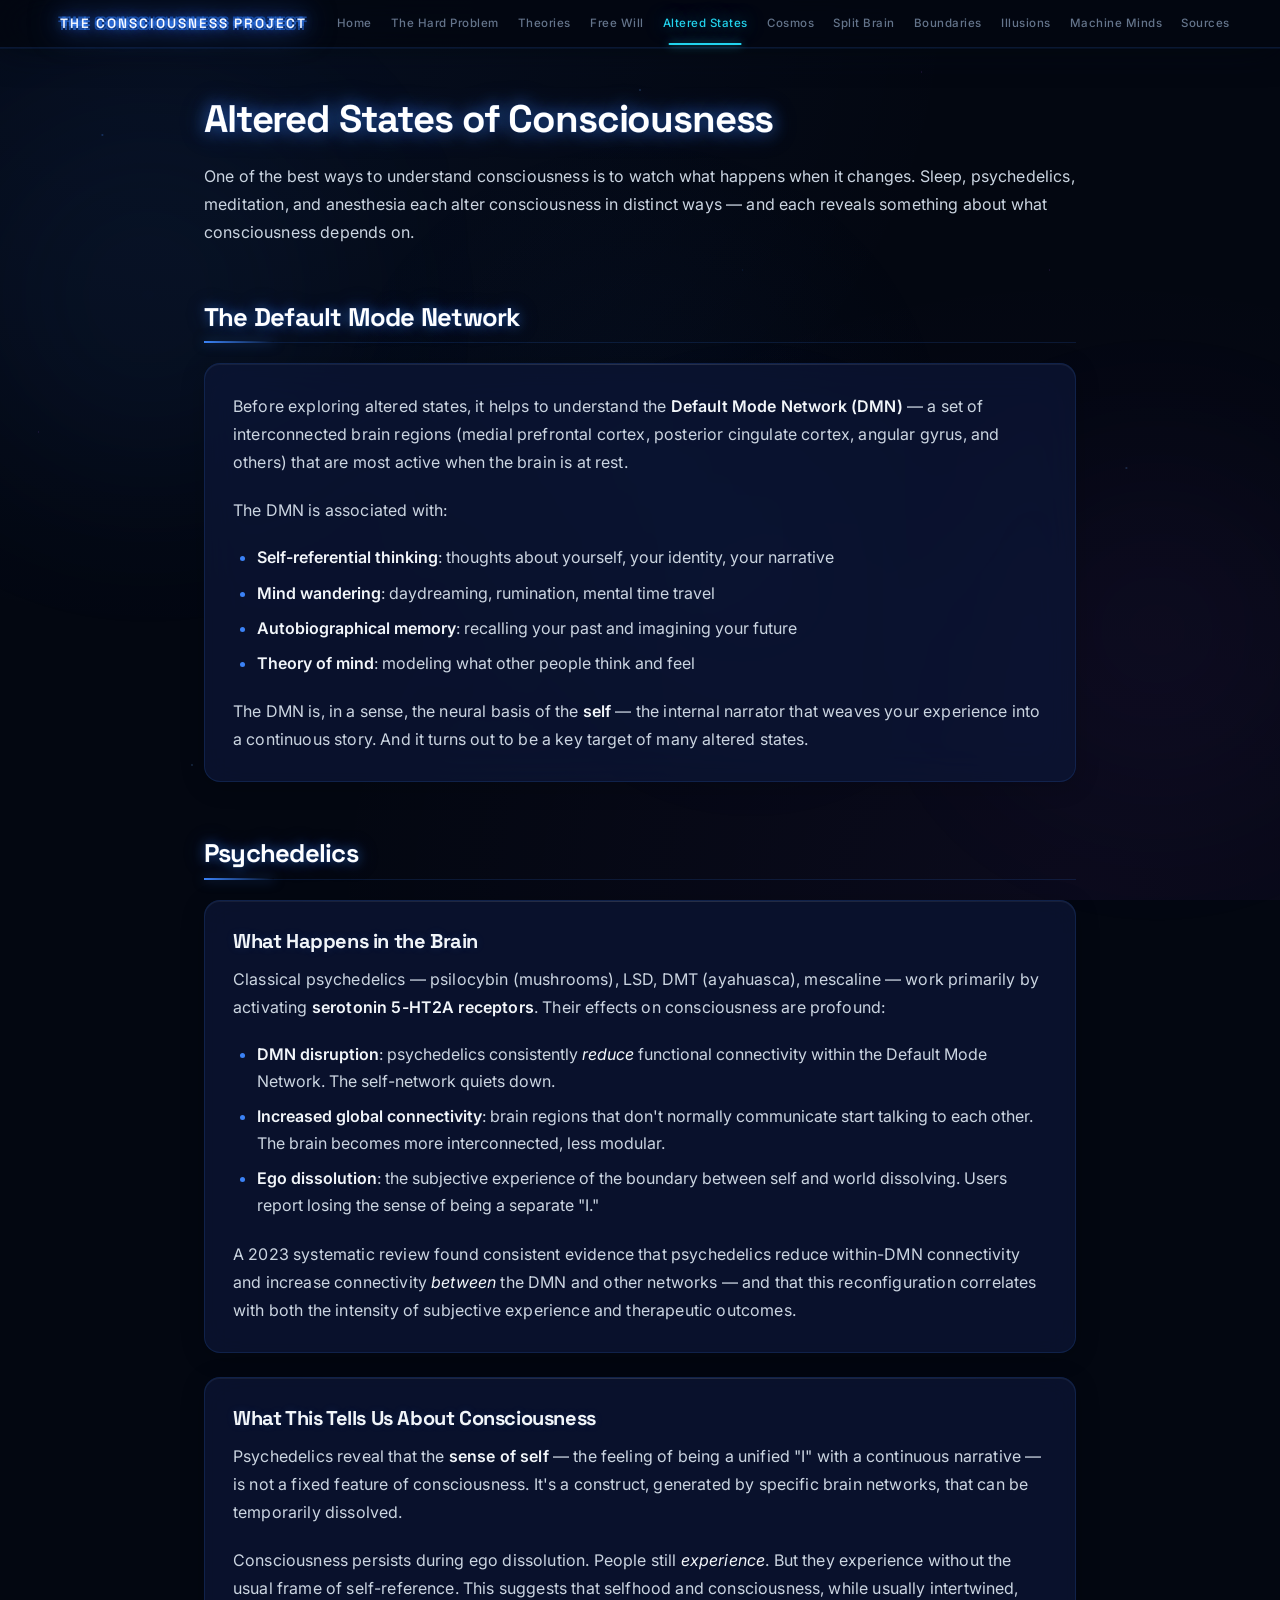
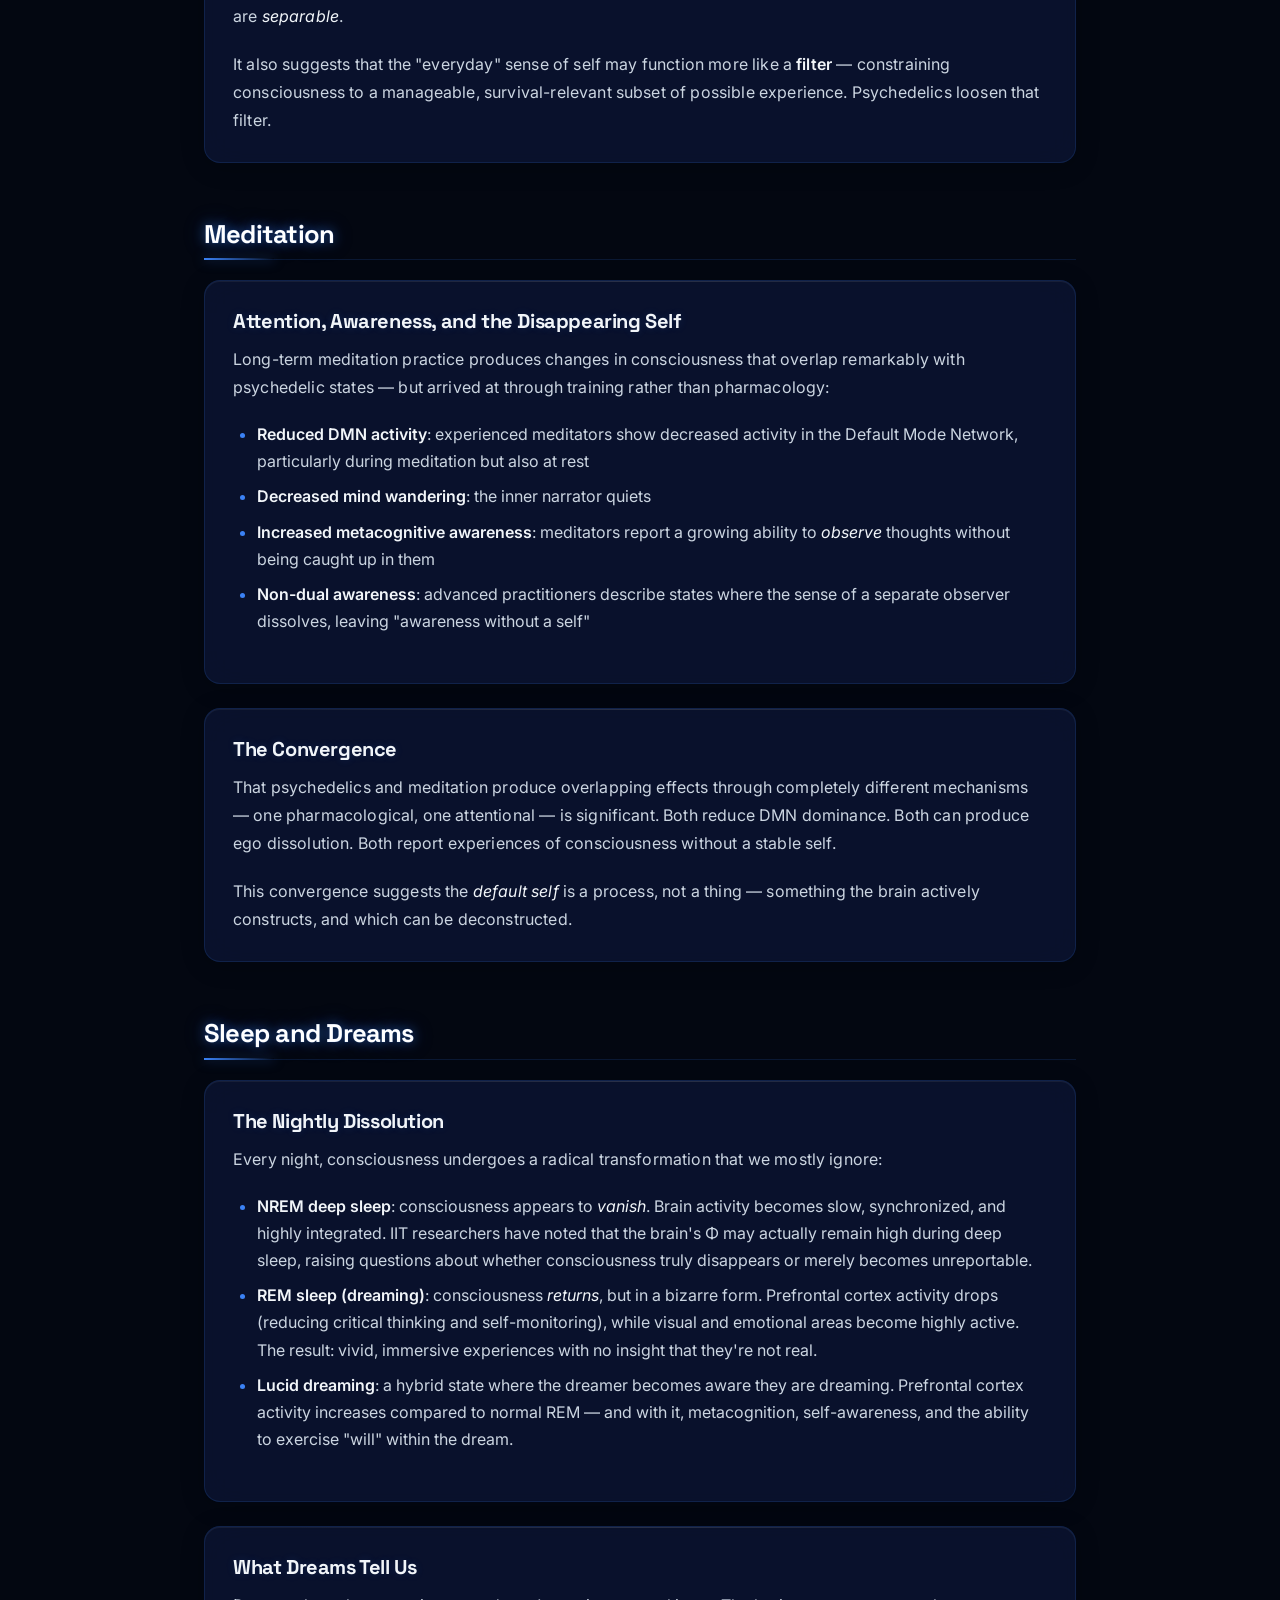
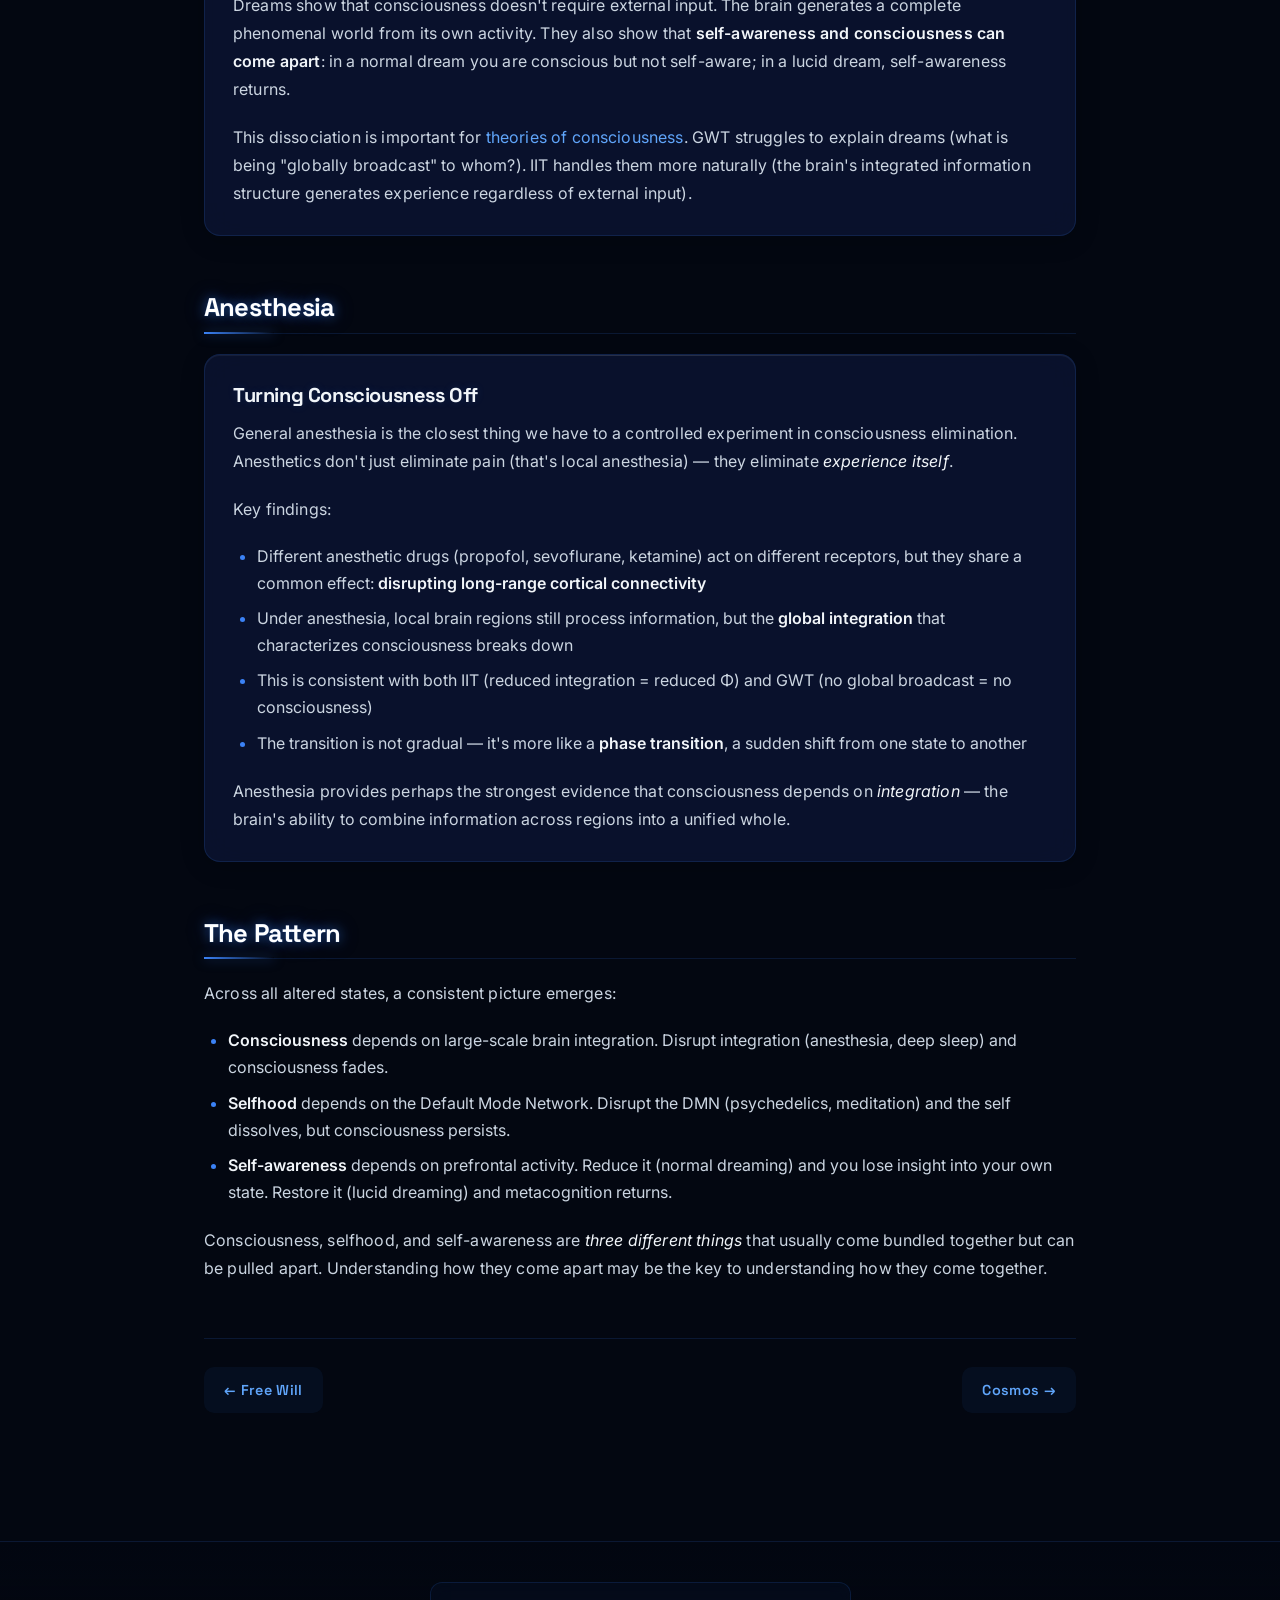
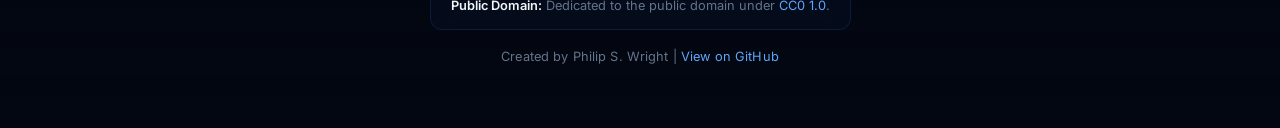
==== commit 799ad65d: "Implement cache busting to force mobile updates" ====
--- a/altered-states.html
+++ b/altered-states.html
@@ -5,7 +5,7 @@
   <meta name="viewport" content="width=device-width, initial-scale=1.0">
   <title>Altered States | The Consciousness Project</title>
   <meta name="description" content="Psychedelics, meditation, sleep, and anesthesia — states that change consciousness and what they reveal about the mind.">
-  <link rel="stylesheet" href="style.css">
+  <link rel="stylesheet" href="style.css?v=1.1">
 </head>
 <body>
   <!-- Floating orbs -->
@@ -15,6 +15,11 @@
   <nav>
     <div class="nav-inner">
       <a href="index.html" class="site-title">The Consciousness Project</a>
+      <button class="nav-toggle" aria-label="Toggle navigation menu">
+        <span></span>
+        <span></span>
+        <span></span>
+      </button>
       <a href="index.html">Home</a>
       <a href="hard-problem.html">The Hard Problem</a>
       <a href="theories.html">Theories</a>
@@ -153,6 +158,6 @@
     </div>
     <p>Created by Philip S. Wright | <a href="https://github.com/pdubbbbbs/jim-twins-project">View on GitHub</a></p>
   </footer>
-  <script src="animations.js"></script>
+  <script src="animations.js?v=1.1"></script>
 </body>
 </html>
--- a/style.css
+++ b/style.css
@@ -159,17 +159,17 @@
    NAVIGATION — Glass morphism
    ============================================ */
 nav {
-  background: rgba(3, 7, 17, 0.85);
+  background: rgba(3, 7, 17, 0.92);
   backdrop-filter: blur(24px) saturate(1.8);
   -webkit-backdrop-filter: blur(24px) saturate(1.8);
   position: sticky;
   top: 0;
-  z-index: 100;
-  border-bottom: 1px solid rgba(59, 130, 246, 0.1);
+  z-index: 9999;
+  border-bottom: 1px solid rgba(59, 130, 246, 0.15);
   box-shadow:
-    0 1px 0 rgba(59, 130, 246, 0.06),
-    0 4px 30px rgba(0, 0, 0, 0.4),
-    0 0 50px rgba(59, 130, 246, 0.04);
+    0 1px 0 rgba(59, 130, 246, 0.08),
+    0 4px 30px rgba(0, 0, 0, 0.5),
+    0 0 50px rgba(59, 130, 246, 0.06);
 }
 
 nav .nav-inner {
@@ -307,22 +307,72 @@
   100% { transform: translate(-4%, 4%) scale(1.1) rotate(1.5deg); }
 }
 
-/* Author name above title */
+/* === AUTHOR NAME — the lead of this project === */
 .hero .author-name {
   font-family: 'Space Grotesk', sans-serif;
-  font-size: 0.8rem;
+  font-size: 1.6rem;
   font-weight: 600;
-  letter-spacing: 3px;
+  letter-spacing: 8px;
   text-transform: uppercase;
-  color: var(--blue-bright);
-  margin-bottom: 1.5rem;
+  line-height: 1;
+  color: #fff;
+  margin: 0 0 0.75rem;
   position: relative;
   z-index: 3;
   text-shadow:
-    0 0 12px rgba(59, 130, 246, 0.6),
-    0 0 24px rgba(59, 130, 246, 0.3);
-  animation: fadeSlideUp 0.8s ease-out both;
-}
+    0 0 10px #3b82f6cc,
+    0 0 20px #3b82f688,
+    0 0 35px #3b82f644,
+    0 3px 10px rgba(0, 0, 0, 0.4);
+  -webkit-text-stroke: 0.4px rgba(59, 130, 246, 0.35);
+  filter: drop-shadow(0 0 12px rgba(59, 130, 246, 0.35));
+  animation: fadeSlideUp 0.85s ease-out both;
+  border-bottom: none;
+  padding-bottom: 0;
+}
+
+.hero .author-name::after { display: none; }
+
+/* "presents" connector */
+.hero .presents {
+  font-family: 'Inter', sans-serif;
+  font-size: 0.75rem;
+  font-weight: 300;
+  font-style: italic;
+  letter-spacing: 5px;
+  text-transform: lowercase;
+  color: rgba(148, 163, 184, 0.5);
+  margin: 0 0 1.75rem;
+  position: relative;
+  z-index: 3;
+  animation: fadeSlideUp 0.85s ease-out 0.06s both;
+}
+
+/* Project title */
+.hero .project-title {
+  font-family: 'Space Grotesk', sans-serif;
+  font-size: 3.4rem;
+  font-weight: 700;
+  letter-spacing: -2px;
+  line-height: 1.1;
+  color: #fff;
+  margin: 0 0 1.25rem;
+  position: relative;
+  z-index: 3;
+  text-shadow:
+    0 0 10px #3b82f6cc,
+    0 0 25px #3b82f699,
+    0 0 50px #3b82f655,
+    0 0 80px #3b82f633,
+    0 4px 12px rgba(0, 0, 0, 0.5);
+  -webkit-text-stroke: 0.5px rgba(59, 130, 246, 0.4);
+  filter: drop-shadow(0 0 20px rgba(59, 130, 246, 0.4));
+  border-bottom: none;
+  padding-bottom: 0;
+  animation: fadeSlideUp 0.9s ease-out 0.12s both;
+}
+
+.hero .project-title::after { display: none; }
 
 /* Badge */
 .hero .badge {
@@ -1017,26 +1067,249 @@
 }
 
 /* ============================================
-   RESPONSIVE
-   ============================================ */
-@media (max-width: 768px) {
+   RESPONSIVE DESIGN
+   ============================================ */
+
+/* Hamburger Menu Toggle */
+.nav-toggle {
+  display: none;
+  flex-direction: column;
+  gap: 5px;
+  background: none;
+  border: none;
+  cursor: pointer;
+  padding: 0.5rem;
+  margin-left: auto;
+}
+
+.nav-toggle span {
+  width: 24px;
+  height: 2px;
+  background: var(--text-dim);
+  border-radius: 2px;
+  transition: all 0.3s;
+}
+
+.nav-toggle.active span:nth-child(1) {
+  transform: rotate(45deg) translate(8px, 8px);
+}
+
+.nav-toggle.active span:nth-child(2) {
+  opacity: 0;
+}
+
+.nav-toggle.active span:nth-child(3) {
+  transform: rotate(-45deg) translate(7px, -7px);
+}
+
+/* Tablet and smaller screens */
+@media (max-width: 992px) {
+  .hero .author-name { font-size: 1.1rem; letter-spacing: 5px; }
+  .hero .project-title { font-size: 2rem; letter-spacing: -1px; }
   .hero h1 { font-size: 2.2rem; letter-spacing: -1px; }
   .hero .subtitle { font-size: 1.05rem; }
   .hero { padding: 5rem 1.25rem 4rem; }
   .stat-grid { grid-template-columns: 1fr; }
   .card-grid { grid-template-columns: 1fr; }
-  nav .nav-inner { flex-direction: column; align-items: flex-start; }
-  nav a { padding: 0.45rem 1.25rem; font-size: 0.72rem; }
+  
+  /* Hamburger menu for tablet & mobile */
+  .nav-toggle { display: flex; }
+  
+  nav .nav-inner {
+    display: flex;
+    flex-direction: column;
+    align-items: stretch;
+    max-height: 0;
+    overflow: hidden;
+    transition: max-height 0.3s ease-out;
+    width: 100%;
+  }
+  
+  nav .nav-inner.active {
+    max-height: 80vh;
+    overflow-y: auto;
+    transition: max-height 0.3s ease-in;
+  }
+  
+  nav a {
+    padding: 0.75rem 1rem;
+    font-size: 0.8rem;
+    border-bottom: 1px solid rgba(59, 130, 246, 0.1);
+  }
+  
+  nav .site-title {
+    width: 100%;
+    border-bottom: none;
+    padding: 0.75rem 1rem;
+  }
+  
   .container { padding: 2rem 1rem 3rem; }
   .page-nav { flex-direction: column; gap: 0.75rem; }
   h1 { font-size: 1.8rem; }
   h2 { font-size: 1.35rem; }
-}
-
+  
+  /* Responsive tables */
+  table {
+    font-size: 0.8rem;
+  }
+  
+  th, td {
+    padding: 0.6rem 0.5rem;
+  }
+  
+  /* Responsive experiment buttons */
+  .btn-row {
+    gap: 1rem;
+    margin: 1.5rem 0;
+  }
+  
+  .choice-btn {
+    padding: 1rem 1.5rem;
+    font-size: 1rem;
+    min-width: 100px;
+  }
+  
+  .stats-bar {
+    gap: 1rem;
+  }
+  
+  .stats-bar .stat .val {
+    font-size: 1.4rem;
+  }
+}
+
+/* Mobile phones */
 @media (max-width: 480px) {
   .hero h1 { font-size: 1.7rem; }
+  .hero .author-name { font-size: 0.95rem; letter-spacing: 3px; }
+  .hero .project-title { font-size: 1.6rem; }
+  .hero .subtitle { font-size: 0.95rem; }
+  .hero { padding: 3.5rem 1rem 3rem; }
+  
   .card { padding: 1.25rem; }
   .stat-box .number { font-size: 2.2rem; }
+  
+  .container { padding: 1.5rem 0.75rem 2rem; }
+  
+  h1 { font-size: 1.5rem; }
+  h2 { font-size: 1.1rem; }
+  h3 { font-size: 1rem; }
+  
+  p { font-size: 0.95rem; line-height: 1.6; }
+  
+  /* Responsive tables for mobile */
+  table {
+    font-size: 0.75rem;
+    display: block;
+    overflow-x: auto;
+    white-space: nowrap;
+    -webkit-overflow-scrolling: touch;
+  }
+  
+  thead {
+    display: none;
+  }
+  
+  tbody tr {
+    display: block;
+    margin-bottom: 1rem;
+    border: 1px solid var(--border);
+    border-radius: 8px;
+    padding: 0.75rem;
+    background: rgba(59, 130, 246, 0.03);
+  }
+  
+  td {
+    display: block;
+    padding: 0.5rem 0;
+    border: none;
+    text-align: left;
+  }
+  
+  td::before {
+    content: attr(data-label);
+    font-weight: 600;
+    color: var(--blue-bright);
+    display: block;
+    font-size: 0.7rem;
+    margin-bottom: 0.25rem;
+  }
+  
+  /* Responsive experiment buttons */
+  .btn-row {
+    flex-direction: column;
+    gap: 0.75rem;
+    margin: 1.5rem 0;
+  }
+  
+  .choice-btn {
+    width: 100%;
+    padding: 1rem 1.5rem;
+    font-size: 1rem;
+    min-width: unset;
+    min-height: 48px;
+  }
+  
+  .stats-bar {
+    flex-direction: column;
+    gap: 0.75rem;
+  }
+  
+  .stats-bar .stat {
+    padding: 0.75rem;
+    background: rgba(59, 130, 246, 0.05);
+    border-radius: 8px;
+  }
+  
+  .stats-bar .stat .val {
+    font-size: 1.3rem;
+  }
+  
+  .stats-bar .stat .lbl {
+    font-size: 0.75rem;
+  }
+  
+  /* Card improvements */
+  .card-grid {
+    gap: 1rem;
+  }
+  
+  .card h3 { font-size: 1rem; }
+  .card p { font-size: 0.9rem; }
+  
+  /* Blockquote adjustments */
+  blockquote {
+    margin: 1.5rem 0;
+    padding: 1rem 1.5rem;
+    font-size: 0.95rem;
+  }
+  
+  /* Page navigation */
+  .page-nav {
+    flex-direction: column;
+    gap: 0.75rem;
+  }
+  
+  .page-nav a {
+    width: 100%;
+    justify-content: center;
+    padding: 0.75rem 1rem;
+  }
+  
+  /* Touch-friendly button sizing */
+  button, a.button {
+    min-height: 44px;
+    min-width: 44px;
+  }
+  
+  /* Improved list spacing */
+  ul, ol {
+    margin: 1rem 0 1rem 1.25rem;
+  }
+  
+  li {
+    margin-bottom: 0.75rem;
+  }
 }
 
 @media print {
